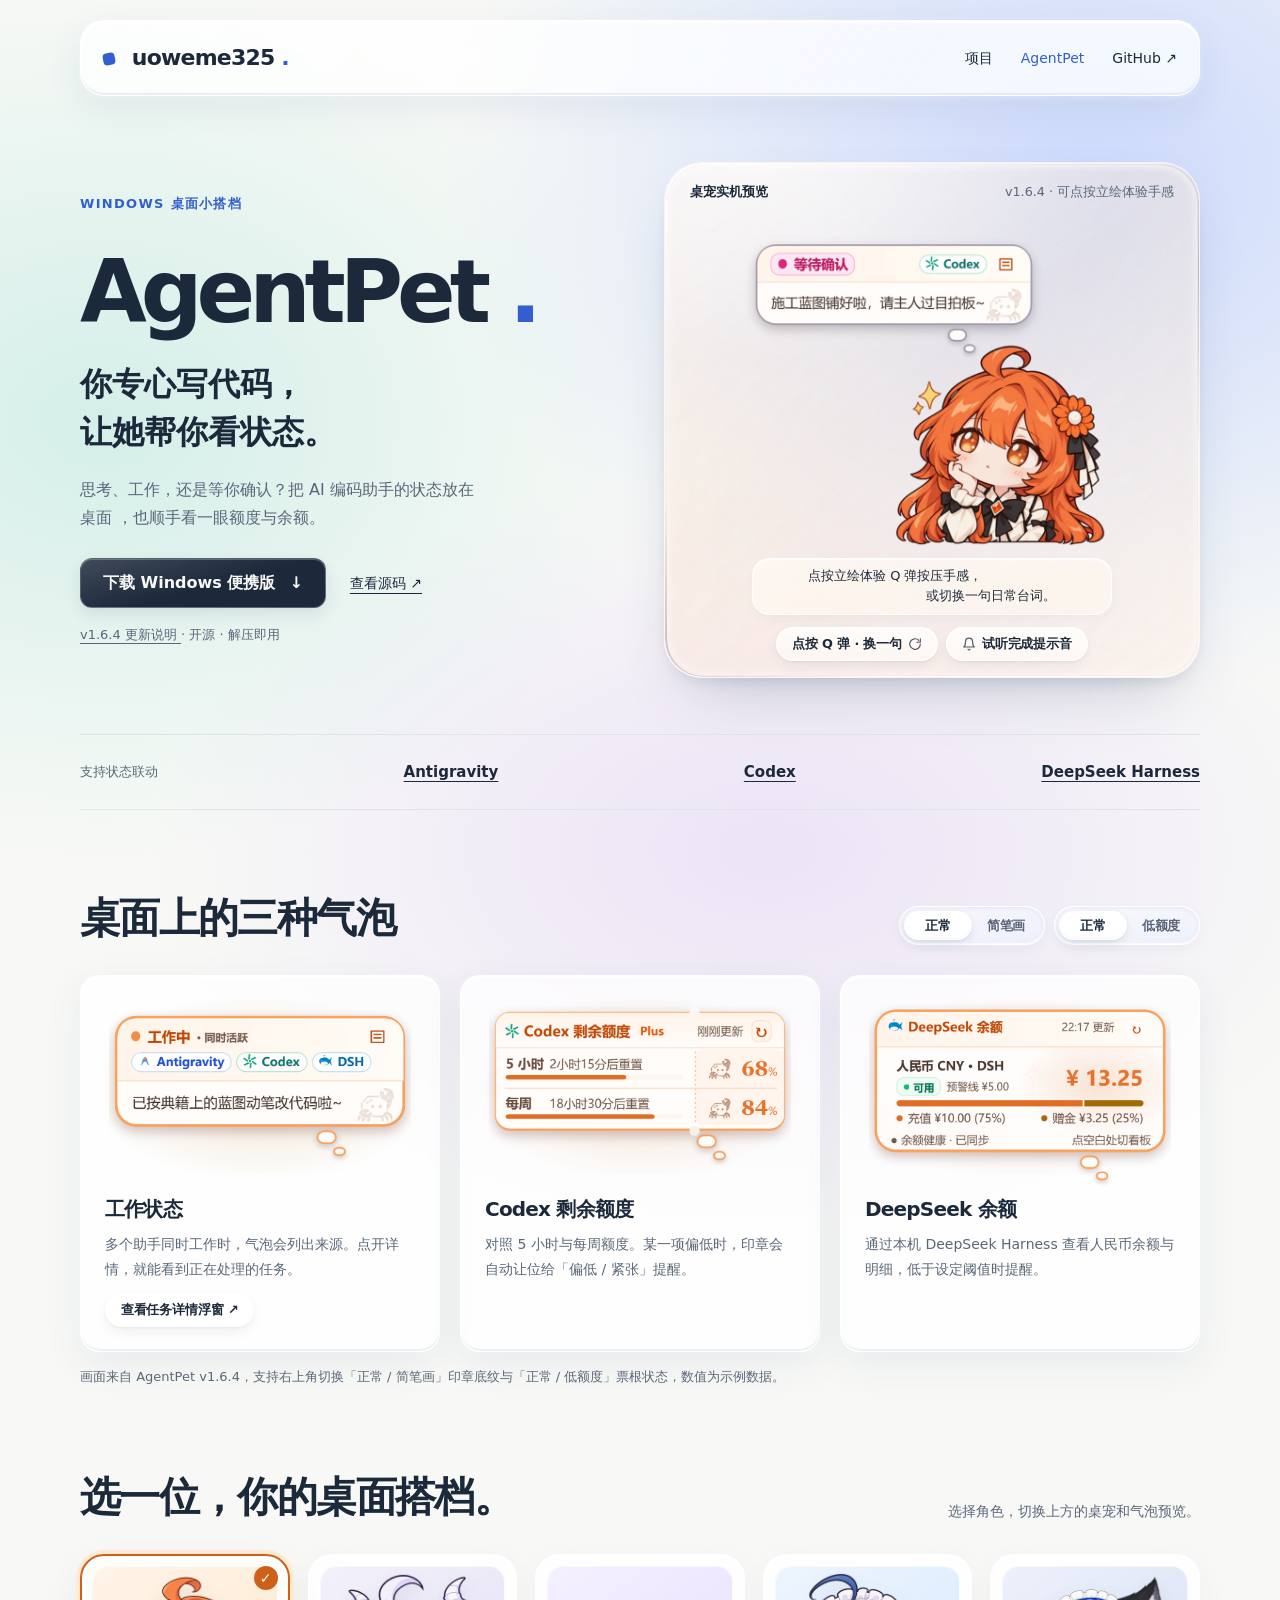
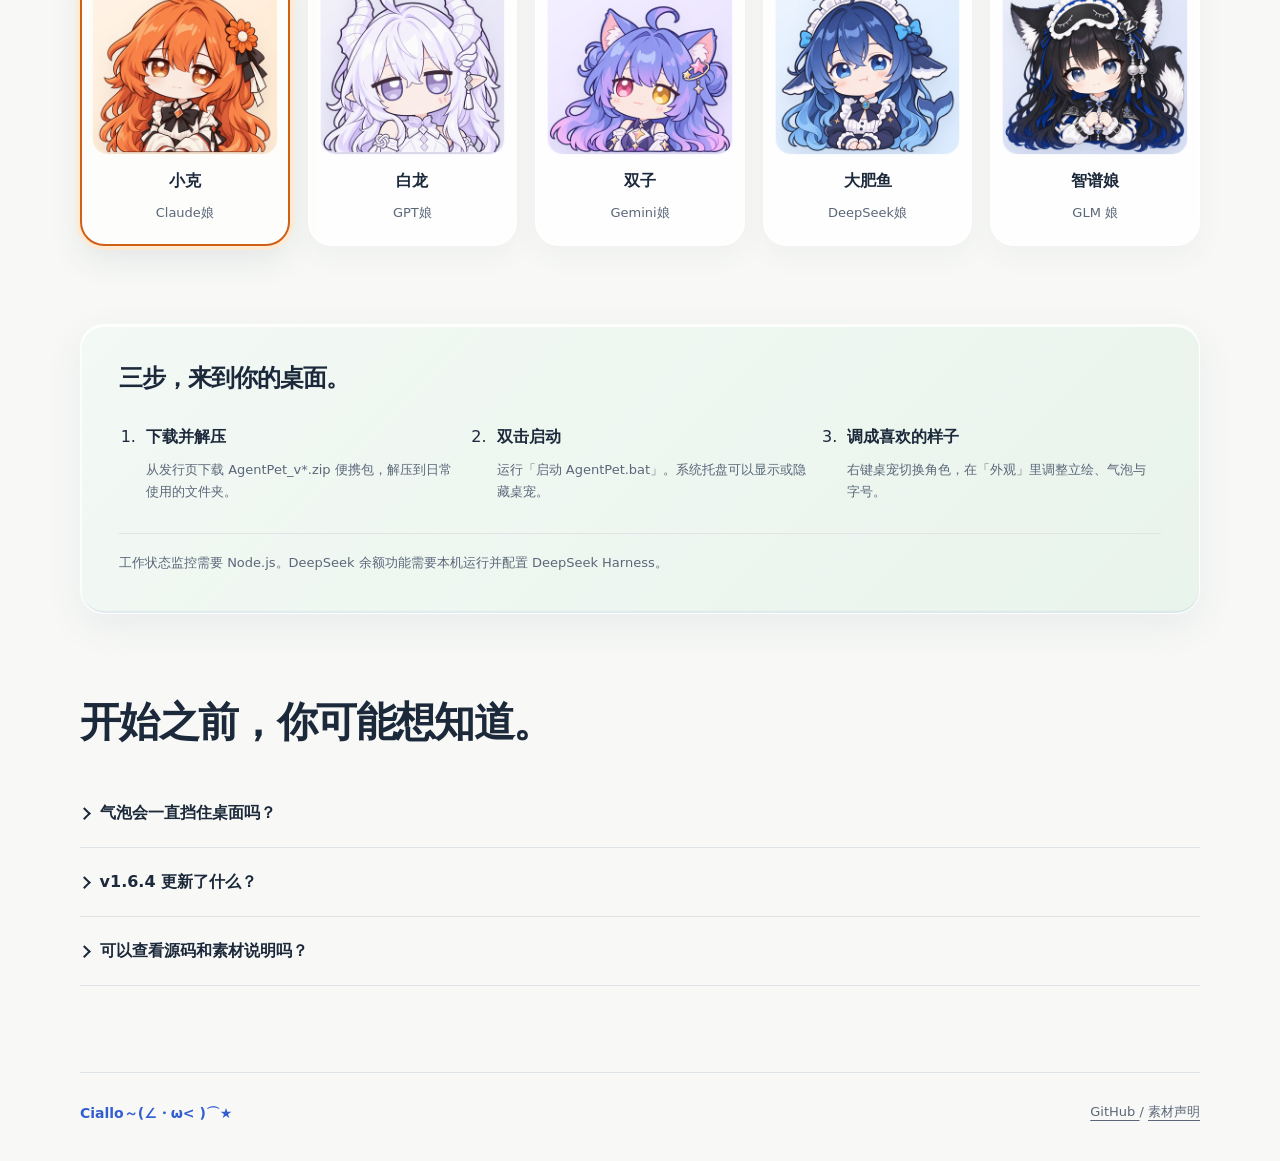
==== AgentPet/index.html @ a31d71c3 "Tighten spacing of staggered quote lines inside hero bubble" ====
<!DOCTYPE html>
<html lang="zh-CN">
 <head>
  <meta content="light dark" name="color-scheme"/>
  <meta content="scale" name="text-scale"/>
  <meta charset="utf-8"/>
  <meta content="width=device-width, initial-scale=1" name="viewport"/>
  <title>
   AgentPet — Windows 桌宠 | Antigravity、Codex 与 DeepSeek Harness
  </title>
  <meta content="AgentPet 是面向 Antigravity、Codex 与 DeepSeek Harness 的开源 Windows 桌宠。查看 AI 编码状态、Codex 额度和 DeepSeek 余额，下载免安装便携版。" name="description"/>
  <link href="https://uoweme325.github.io/AgentPet/" rel="canonical"/>
  <meta content="website" property="og:type"/>
  <meta content="AgentPet — Windows AI 编码桌宠" property="og:title"/>
  <meta content="在 Windows 桌面查看 Antigravity、Codex 和 DeepSeek Harness 的工作状态。" property="og:description"/>
  <meta content="https://uoweme325.github.io/AgentPet/" property="og:url"/>
  <meta content="https://uoweme325.github.io/assets/agentpet-social.jpg" property="og:image"/>
  <meta content="1200" property="og:image:width"/>
  <meta content="630" property="og:image:height"/>
  <meta content="AgentPet Windows 桌宠，小克与工作状态、额度和余额功能介绍" property="og:image:alt"/>
  <link href="/assets/site.css?v=164-glass5" rel="stylesheet"/>
  <meta content="#f8f9f6" media="(prefers-color-scheme: light)" name="theme-color"/>
  <meta content="#131d2a" media="(prefers-color-scheme: dark)" name="theme-color"/>
  <link href="/assets/claude-pet.ico" rel="icon" type="image/x-icon"/>
 </head>
 <body>
  <a class="skip" href="#main">
   跳到正文
  </a>
  <header class="wrap site-nav">
   <a class="brand" href="/">
    <span aria-hidden="true" class="brand-mark">
    </span>
    uoweme325
    <span class="soft">
     .
    </span>
   </a>
   <nav aria-label="主要" class="nav-links">
    <a href="/#projects">
     项目
    </a>
    <a aria-current="page" href="/AgentPet/">
     AgentPet
    </a>
    <a href="https://github.com/uoweme325">
     GitHub ↗
    </a>
   </nav>
  </header>
  <main class="wrap" id="main" tabindex="-1">
   <section aria-labelledby="pet-title" class="hero">
    <div>
     <p class="eyebrow">
      WINDOWS 桌面小搭档
     </p>
     <h1 class="latin" id="pet-title">
      AgentPet
      <span class="soft">
       .
      </span>
     </h1>
     <p class="tagline">
      你专心写代码，
      <br/>
      让她帮你看状态。
     </p>
     <p class="intro">
      思考、工作，还是等你确认？把 AI 编码助手的状态放在
      <span class="keep">
       桌面
      </span>
      ，也顺手看一眼额度与余额。
     </p>
     <div class="actions">
      <a class="btn" href="https://github.com/uoweme325/AgentPet/releases/latest">
       下载 Windows 便携版
       <span aria-hidden="true">
        ↓
       </span>
      </a>
      <a class="text-link" href="https://github.com/uoweme325/AgentPet">
       查看源码 ↗
      </a>
     </div>
     <p class="release">
      <a href="https://github.com/uoweme325/AgentPet/releases/tag/v1.6.4">
       v1.6.4 更新说明
      </a>
      · 开源 · 解压即用
     </p>
    </div>
    <div class="pet-scene" data-character="claude">
     <div class="scene-caption"><strong>桌宠实机预览</strong><span>v1.6.4 · 可点按立绘体验手感</span></div>
     <img class="hero-capture" id="hero-pet" fetchpriority="high" data-panel="scene" alt="小克等待确认，Codex 的状态气泡位于角色上方" width="816" height="710" src="/assets/agentpet-1.6.4/claude-scene.webp?v=rest-pose"/>
     <p class="scene-quote" id="scene-quote" aria-live="polite"><span class="quote-stack"><span class="quote-lead">点按立绘体验 Q 弹按压手感，</span><span class="quote-tail">或切换一句日常台词。</span></span></p>
     <div class="scene-actions">
      <button type="button" class="chip-btn" id="pet-poke-btn">
       <span>点按 Q 弹 · 换一句</span>
       <svg aria-hidden="true" width="14" height="14" viewBox="0 0 24 24" fill="none" stroke="currentColor" stroke-width="2" stroke-linecap="round" stroke-linejoin="round"><path d="M21 12a9 9 0 1 1-2.64-6.36"/><path d="M21 3v6h-6"/></svg>
      </button>
      <button type="button" class="chip-btn" id="sound-preview-btn">
       <svg aria-hidden="true" width="14" height="14" viewBox="0 0 24 24" fill="none" stroke="currentColor" stroke-width="2" stroke-linecap="round" stroke-linejoin="round"><path d="M6 8a6 6 0 0 1 12 0c0 7 3 9 3 9H3s3-2 3-9"/><path d="M10.3 21a1.94 1.94 0 0 0 3.4 0"/></svg>
       <span>试听完成提示音</span>
      </button>
     </div>
    </div>
   </section>
   <div class="compat">
    <span>
     支持状态联动
    </span>
    <strong>
     <a href="https://antigravity.google/">Antigravity</a>
    </strong>
    <strong>
     <a href="https://openai.com/codex/">Codex</a>
    </strong>
    <strong>
     <a href="https://www.deepseek.com/harness/">DeepSeek Harness</a>
    </strong>
   </div>
   <section aria-labelledby="features" class="section">
    <div class="section-heading">
     <h2 id="features">
      桌面上的三种气泡
     </h2>
     <div class="bubble-controls">
      <fieldset class="pill-switch" aria-label="切换印章与底纹风格">
       <legend class="sr-only">印章与底纹风格</legend>
       <label class="pill-option">
        <input type="radio" name="stamp-style" value="embossed" checked=""/>
        <span>正常</span>
       </label>
       <label class="pill-option">
        <input type="radio" name="stamp-style" value="lineart"/>
        <span>简笔画</span>
       </label>
      </fieldset>
      <fieldset class="pill-switch" aria-label="切换额度票根状态">
       <legend class="sr-only">额度票根状态</legend>
       <label class="pill-option">
        <input type="radio" name="quota-state" value="normal" checked=""/>
        <span>正常</span>
       </label>
       <label class="pill-option">
        <input type="radio" name="quota-state" value="low"/>
        <span>低额度</span>
       </label>
      </fieldset>
     </div>
    </div>
    <div class="features" id="panel-examples" data-character="claude" data-stamp-style="embossed" data-quota-state="normal">
     <article class="feature">
      <div class="feature-demo">
       <img decoding="async" data-panel="work" alt="工作中，Antigravity、Codex 和 DSH 同时活跃" width="816" height="417" src="/assets/agentpet-1.6.4/claude-work.webp"/>
      </div>
      <h3>
       工作状态
      </h3>
      <p>
       多个助手同时工作时，气泡会列出来源。点开详情，就能看到正在处理的任务。
      </p>
      <div class="feature-action">
       <button type="button" class="detail-trigger" popovertarget="work-detail-popover">查看任务详情浮窗 ↗</button>
       <div id="work-detail-popover" popover="auto" class="detail-popover" role="region" aria-label="任务详情预览">
        <div class="detail-card-head">
         <strong class="detail-card-title">任务详情</strong>
         <span class="detail-source-pill">Antigravity · 工作中</span>
        </div>
        <div class="detail-card-banner" id="detail-popover-banner">状态提示：正在执行多助手协同步骤</div>
        <p class="detail-card-body" id="detail-popover-body">已按典籍上的蓝图动笔改代码啦~ 当前正在核对 UI 布局与跨目录改动，同源会话运行平稳。</p>
        <div class="detail-card-foot">同源会话：1 个 · 另有 Codex、DSH 同时活跃</div>
       </div>
      </div>
     </article>
     <article class="feature">
      <div class="feature-demo">
       <img decoding="async" data-panel="quota" alt="Codex 额度票夹示例，5 小时剩余 68%，每周剩余 84%" width="816" height="437" src="/assets/agentpet-1.6.4/claude-quota.webp"/>
      </div>
      <h3>
       Codex 剩余额度
      </h3>
      <p>
       对照 5 小时与每周额度。某一项偏低时，印章会自动让位给「偏低 / 紧张」提醒。
      </p>
      <div class="feature-action" aria-hidden="true"></div>
     </article>
     <article class="feature">
      <div class="feature-demo">
       <img decoding="async" data-panel="balance" alt="DeepSeek 余额示例，共 13.25 元，其中充值 10 元、赠金 3.25 元" width="816" height="498" src="/assets/agentpet-1.6.4/claude-balance.webp"/>
      </div>
      <h3>
       DeepSeek 余额
      </h3>
      <p>
       通过本机 DeepSeek Harness 查看人民币余额与明细，低于设定阈值时提醒。
      </p>
      <div class="feature-action" aria-hidden="true"></div>
     </article>
    </div>
    <p class="demo-note" id="demo-note">
     画面来自 AgentPet v1.6.4，支持右上角切换「正常 / 简笔画」印章底纹与「正常 / 低额度」票根状态，数值为示例数据。
    </p>
   </section>
   <section aria-labelledby="characters" class="section">
    <div class="section-heading">
     <h2 id="characters">选一位，你的桌面搭档。</h2>
     <p>选择角色，切换上方的桌宠和气泡预览。</p>
    </div>
    <fieldset class="character-grid">
     <legend class="sr-only">
      切换预览角色
     </legend>
     <label class="character" data-character="claude">
      <input aria-controls="hero-pet panel-examples" checked="" class="character-input" name="character" type="radio" value="claude"/>
      <span aria-hidden="true" class="character-selected">
       ✓
      </span>
      <span class="character-portrait">
       <img alt="" height="384" loading="lazy" src="/assets/claude.png" width="384"/>
      </span>
      <strong>
       小克
      </strong>
      <span class="character-family">
       Claude娘
      </span>
     </label>
     <label class="character" data-character="dragon">
      <input aria-controls="hero-pet panel-examples" class="character-input" name="character" type="radio" value="dragon"/>
      <span aria-hidden="true" class="character-selected">
       ✓
      </span>
      <span class="character-portrait">
       <img alt="" height="384" loading="lazy" src="/assets/dragon.png" width="384"/>
      </span>
      <strong>
       白龙
      </strong>
      <span class="character-family">
       GPT娘
      </span>
     </label>
     <label class="character" data-character="gemini">
      <input aria-controls="hero-pet panel-examples" class="character-input" name="character" type="radio" value="gemini"/>
      <span aria-hidden="true" class="character-selected">
       ✓
      </span>
      <span class="character-portrait">
       <img alt="" height="384" loading="lazy" src="/assets/gemini.png" width="384"/>
      </span>
      <strong>
       双子
      </strong>
      <span class="character-family">
       Gemini娘
      </span>
     </label>
     <label class="character" data-character="deepseek">
      <input aria-controls="hero-pet panel-examples" class="character-input" name="character" type="radio" value="deepseek"/>
      <span aria-hidden="true" class="character-selected">
       ✓
      </span>
      <span class="character-portrait">
       <img alt="" height="384" loading="lazy" src="/assets/deepseek.png" width="384"/>
      </span>
      <strong>
       大肥鱼
      </strong>
      <span class="character-family">
       DeepSeek娘
      </span>
     </label>
     <label class="character" data-character="zcode">
      <input aria-controls="hero-pet panel-examples" class="character-input" name="character" type="radio" value="zcode"/>
      <span aria-hidden="true" class="character-selected">
       ✓
      </span>
      <span class="character-portrait">
       <img alt="" height="384" loading="lazy" src="/assets/zcode.png" width="384"/>
      </span>
      <strong>
       智谱娘
      </strong>
      <span class="character-family">
       GLM 娘
      </span>
     </label>
    </fieldset>
    <p aria-atomic="true" aria-live="polite" class="character-choice sr-only" role="status">
     当前预览角色为小克。
    </p>
   </section>
   <section aria-labelledby="setup" class="setup">
    <h2 id="setup">
     三步，来到你的桌面。
    </h2>
    <ol class="steps">
     <li>
      <strong>
       下载并解压
      </strong>
      <p>
       从发行页下载 AgentPet_v*.zip 便携包，解压到日常使用的文件夹。
      </p>
     </li>
     <li>
      <strong>
       双击启动
      </strong>
      <p>
       运行「启动 AgentPet.bat」。系统托盘可以显示或隐藏桌宠。
      </p>
     </li>
     <li>
      <strong>
       调成喜欢的样子
      </strong>
      <p>
       右键桌宠切换角色，在「外观」里调整立绘、气泡与字号。
      </p>
     </li>
    </ol>
    <p class="requirements">
     工作状态监控需要 Node.js。DeepSeek 余额功能需要本机运行并配置 DeepSeek Harness。
    </p>
   </section>
   <section aria-labelledby="help" class="section">
    <div class="section-heading">
     <h2 id="help">
      开始之前，你可能想知道。
     </h2>
    </div>
    <details>
     <summary>
      气泡会一直挡住桌面吗？
     </summary>
     <p>
      手动查询结果保留约 5 秒，鼠标悬停时继续显示，移开后约 2 秒恢复工作看板，空闲时收起。待确认与审批提示优先显示。
     </p>
    </details>
    <details>
     <summary>
      v1.6.4 更新了什么？
     </summary>
     <p>
      本次新增五角色 Codex 额度票夹，支持「正常 / 简笔画」双风格动物印章与状态底纹切换；加入了左键按压蓄力、松手 Q 弹回弹的物理手感与按键音效，以及 Antigravity、Codex、DSH 三源任务完成提示音（支持夜间免打扰时段与隐藏静音）。DeepSeek 余额卡也同步优化了排版，大字号更易读。
      <a class="text-link" href="https://github.com/uoweme325/AgentPet/releases/tag/v1.6.4">
       查看完整更新说明 ↗
      </a>
     </p>
    </details>
    <details>
     <summary>
      可以查看源码和素材说明吗？
     </summary>
     <p>
      项目代码采用
      <a class="text-link" href="https://github.com/uoweme325/AgentPet/blob/main/LICENSE">
       MIT 许可
      </a>
      。角色与音频素材请查看
      <a class="text-link" href="https://github.com/uoweme325/AgentPet/blob/main/THIRD_PARTY_NOTICES.md">
       第三方声明
      </a>
      。
     </p>
    </details>
   </section>
  </main>
  <footer class="wrap site-footer">
   <span class="footer-greeting">
    Ciallo
    <span aria-hidden="true">
     ～(∠・ω&lt; )⌒★
    </span>
   </span>
   <span>
    <a href="https://github.com/uoweme325">
     GitHub
    </a>
    /
    <a href="https://github.com/uoweme325/AgentPet/blob/main/THIRD_PARTY_NOTICES.md">
     素材声明
    </a>
   </span>
  </footer>
  <script defer="" src="/assets/pet-preview.js?v=164-glass4">
  </script>
 </body>
</html>
---- assets/site.css ----
:root {
  color-scheme: light dark;
  --bg: #f8f9f6;
  --surface: #fff;
  --ink: #1c293b;
  --muted: #5b6779;
  --line: #dfe4e8;
  --accent: #335ed0;
  --tint: #edf0fc;
  --mint: #e9f4ec;
  --shadow: 0 1.5rem 4.375rem #233a5710;
  --glass: #ffffffb8;
  --glass-soft: #ffffff73;
  --glass-edge: #fffffff2;
  --glass-shadow: inset 0 0.125rem 0.0625rem #ffffffee, inset 0.0625rem 0 0.0625rem #ffffffb3, inset 0 -0.125rem 0.0625rem #acbedc40, 0 0.75rem 2.25rem #3b528a16, 0 0.125rem 0.375rem #ffffff66;
  --glow-blue: #b9ccffb3;
  --glow-mint: #bce8e099;
  --glow-pink: #e4d5f899;
  --gradient-space: ;
}
* { box-sizing: border-box; }
html { scroll-padding-top: 2rem; }
body { margin: 0;
  background-color: var(--bg);
  background-image: radial-gradient(ellipse 40.625rem 32.5rem at 85% 11.25rem, var(--glow-blue), transparent), radial-gradient(ellipse 35rem 27.5rem at 8% 26.25rem, var(--glow-mint), transparent), radial-gradient(ellipse 38.75rem 23.75rem at 60% 53.125rem, var(--glow-pink), transparent);
  background-repeat: no-repeat; color: var(--ink); font: 1rem/1.75 "Segoe UI", "Microsoft YaHei", system-ui, sans-serif; }
a { color: inherit; text-decoration: none; }
a:hover { color: var(--accent); }
button { font: inherit; }
a, button, summary { -webkit-tap-highlight-color: transparent; }
:focus-visible { outline: 0.1875rem solid var(--accent); outline-offset: 0.3125rem; }
img { max-width: 100%; height: auto; }
.wrap { width: min(70rem, calc(100% - 3rem)); margin-inline: auto; }
.site-nav { display: flex; flex-wrap: wrap; padding-block: 0.75rem; align-items: center; justify-content: space-between; gap: 1.25rem; min-height: 4.75rem; margin-top: 1.25rem; padding-inline: 1.375rem;
  border: 0.0625rem solid var(--glass-edge); border-radius: 1.5rem;
  background: linear-gradient(125deg var(--gradient-space), #ffffff40, transparent 42%, #ffffff18 75%), var(--glass); box-shadow: var(--glass-shadow); }
.brand { font-family: system-ui, sans-serif; font-size: 1.375rem; font-weight: 800; letter-spacing: -0.05rem; }
.brand-mark { display: inline-block; width: 0.75rem; height: 0.75rem; border-radius: 0.25rem; background: var(--accent); margin-right: 0.625rem; transform: rotate(-12deg); }
.nav-links { display: flex; flex-wrap: wrap; min-inline-size: 0; align-items: center; gap: 1.75rem; font-size: 0.875rem; }
.nav-links a { padding-block: 0.75rem; }
.nav-links [aria-current] { color: var(--accent); }
.skip { position: absolute; top: -6.25rem; background: var(--surface); padding: 0.625rem 1.25rem; z-index: 10; }
.skip:focus { top: 0.625rem; }
h1,h2,h3,p { margin-top: 0; }
h1,h2,h3 { line-height: 1.3; letter-spacing: -.04em; text-wrap: balance; }
.latin { font-family: "Segoe UI", system-ui, sans-serif; }
.eyebrow { color: var(--accent); font-size: 0.8125rem; font-weight: 700; letter-spacing: .1em; margin-bottom: 1.25rem; }
.home-intro { padding: 4.75rem 0 3.625rem; }
.home-intro h1 { font-size: clamp(2.5rem, 1.6rem + 3vw, 4.8rem); line-height: 1.25; max-width: 55rem; margin-bottom: 1.5rem; }
.home-intro p:last-child { color: var(--muted); max-width: 40.625rem; margin-bottom: 0; }
.soft { color: var(--accent); }
.project-grid { display: grid; grid-template-columns: 1.2fr 1fr; gap: 1.5rem; }
.project { border: 0.0625rem solid var(--glass-edge); border-radius: 1.5rem; background: var(--glass-soft); box-shadow: var(--glass-shadow); overflow: hidden; }
.project-art { height: 18.75rem; display: flex; align-items: center; justify-content: center; background: linear-gradient(135deg var(--gradient-space), var(--glass-soft), transparent), var(--tint); position: relative; overflow: hidden; }
.project-art:not(.audio-art) { background-color: #ffe9d6; }
.project-art img { width: 15.9375rem; position: relative; align-self: flex-end; }
.project-art .mini-bubble { position: absolute; top: 2.25rem; left: 1.75rem; border: 0.0625rem solid var(--line); border-radius: 1rem 1rem 0.25rem 1rem; background: var(--glass); padding: 0.75rem 1.125rem; box-shadow: var(--shadow); font-size: 0.8125rem; z-index: 1; }
.project-copy { padding: 1.875rem; }
.project-copy h2 { font-size: 2rem; margin-bottom: 0.75rem; }
.project-copy p { color: var(--muted); min-height: 3.5rem; }
.actions { display: flex; flex-wrap: wrap; align-items: center; gap: 0.875rem 1.5rem; }
.btn { display: inline-flex; align-items: center; justify-content: center; gap: 0.875rem; min-height: 3rem; padding: 0.625rem 1.375rem; border-radius: 0.75rem; background: var(--ink); color: var(--bg); font-weight: 600; border: 0.0625rem solid #ffffff40; box-shadow: inset 0 0.0625rem 0 #ffffff40, 0 0.375rem 1rem #1b30551a; background-image: linear-gradient(165deg var(--gradient-space), #ffffff28, transparent 55%); }
.btn:hover { background: var(--accent); color: #fff; }
.btn-light { background: var(--glass); color: var(--ink); border-color: var(--glass-edge); box-shadow: var(--glass-shadow); }
.text-link { font-size: 0.875rem; text-decoration: underline; text-underline-offset: 0.3125rem; }
.audio-art { background: linear-gradient(135deg var(--gradient-space), var(--glass-soft), transparent), var(--mint); gap: 1.75rem; }
.device { width: 6.75rem; height: 5rem; border: 0.3125rem solid #516b63; border-radius: 0.5625rem; position: relative; }
.device::after { content: ''; position: absolute; width: 2.8125rem; height: 0.3125rem; background: #516b63; bottom: -1rem; left: 1.6875rem; border-radius: 0.25rem; }
.speaker { width: 5.1875rem; height: 7rem; border-radius: 2rem; background: repeating-linear-gradient(0deg, #58736a 0 0.0625rem, #6c877e 0.0625rem 0.1875rem); box-shadow: inset -0.75rem 0 1.25rem #263e3b33, 0 1rem 1.5625rem #263e3b18; }
.signal { color: #47695c; font-size: 2rem; }
.audio-label { position: absolute; bottom: 1.75rem; color: #365c4a; font-size: 0.8125rem; }
.site-footer { border-top: 0.0625rem solid var(--line); margin-top: 5.375rem; padding: 1.75rem 0 2.25rem; display: flex; justify-content: space-between; gap: 1.25rem; color: var(--muted); font-size: 0.8125rem; }
.site-footer a { text-decoration: underline; text-underline-offset: 0.25rem; }
.hero { display: grid; grid-template-columns: repeat(auto-fit, minmax(min(100%, 24rem), 1fr)); align-items: center; gap: 3rem; padding: 4.125rem 0 3.5rem; }
.hero h1 { font-size: clamp(3.5rem, 2.2rem + 4vw, 6.5rem); letter-spacing: -.07em; margin-bottom: 0.75rem; }
.hero .tagline { font-size: clamp(1.6rem, 1.2rem + 1vw, 2.2rem); font-weight: 650; line-height: 1.5; margin-bottom: 1.25rem; }
.hero .intro { color: var(--muted); margin-bottom: 1.625rem; max-width: 26.875rem; }
.release { color: var(--muted); font-size: 0.8125rem; margin: 1rem 0 0; }
.release a { text-decoration: underline; text-underline-offset: 0.25rem; }
.pet-scene {
  --scene-light: #ffe3c7;
  --scene-dark: #51352b;
  --scene-color: var(--scene-light);
  --scene-wash: #ffffff33;
  --scene-highlight: #ffffff99;
  container: pet-preview / inline-size;
  background: linear-gradient(145deg var(--gradient-space), var(--scene-wash), transparent 45%, var(--scene-wash)), var(--scene-color);
  border: 0.0625rem solid #ffffff80;
  box-shadow: 0 1.75rem 4rem -1.875rem #34476559, 0 0.5rem 1.25rem -0.75rem #34476540, inset 0 0.0625rem 0.0625rem #ffffffcc, inset 0 -0.0625rem 0.0625rem #ffffff80;
  border-radius: 2.375rem;
  position: relative;
  display: grid;
  grid-template-columns: minmax(0, 1fr);
  justify-items: center;
  align-content: start;
  gap: 0.875rem;
  padding: 1.25rem 1.5rem 0;
  overflow: hidden;
  overflow: clip;
  isolation: isolate;
}
.pet-scene[data-character="dragon"] { --scene-light: #e7e0f8; --scene-dark: #38304f; }
.pet-scene[data-character="gemini"] { --scene-light: #f5d9ef; --scene-dark: #51304d; }
.pet-scene[data-character="deepseek"] { --scene-light: #cfeaf7; --scene-dark: #193d56; }
.pet-scene[data-character="zcode"] { --scene-light: #d6dcf2; --scene-dark: #242b50; }
:is(.pet-scene, .features)[data-character="claude"] {
  --bubble-base: #FFF6EC;
  --bubble-body: #4A2E1B;
  --bubble-banner-start: #FFEAD3;
  --bubble-banner-end: #FFF2E2;
  --bubble-divider: #F7D9BC;
  --bubble-watermark: #CE601824;
  --bubble-glyph: "✧";
  --panel-border: #E28532;
  --panel-accent: #CE6018;
  --panel-heading: #CE6018;
  --panel-dot: #CE6018;
  --panel-subtext: #8F5B36;
  --panel-muted: #A66838;
  --panel-percent: #BA4E0E;
  --panel-track: #F3E2D2;
  --panel-bar: #E57E28;
  --panel-badge: #F7E6D5;
  --panel-badge-ink: #AA5314;
  --panel-shadow: #5E2F0D23;
}
.character[data-character="claude"] { --choice-tint: #FFEAD3; --choice-accent: #CE6018; }
:is(.pet-scene, .features)[data-character="dragon"] {
  --bubble-base: #F4F3FB;
  --bubble-body: #2C2645;
  --bubble-banner-start: #E6E4F6;
  --bubble-banner-end: #EFEEF9;
  --bubble-divider: #D8D5EC;
  --bubble-watermark: #655DA226;
  --bubble-glyph: "❖";
  --panel-border: #6D67A2;
  --panel-accent: #595094;
  --panel-heading: #484178;
  --panel-dot: #655DA2;
  --panel-subtext: #6E6799;
  --panel-muted: #8A84B0;
  --panel-percent: #484178;
  --panel-track: #E8E6F4;
  --panel-bar: #746CB0;
  --panel-badge: #EEEDF8;
  --panel-badge-ink: #4E4685;
  --panel-shadow: #2823481b;
}
.character[data-character="dragon"] { --choice-tint: #E6E4F6; --choice-accent: #595094; }
:is(.pet-scene, .features)[data-character="gemini"] {
  --bubble-base: #F5F1FF;
  --bubble-body: #2F2859;
  --bubble-banner-start: #EAE2FF;
  --bubble-banner-end: #F6ECFE;
  --bubble-divider: #E2D8FC;
  --bubble-watermark: #7C3AED28;
  --bubble-glyph: "✦";
  --panel-border: #7C6BF2;
  --panel-accent: #5340C9;
  --panel-heading: #4B38BF;
  --panel-dot: #6D5CE7;
  --panel-subtext: #63599E;
  --panel-muted: #7E74B8;
  --panel-percent: #4B38BF;
  --panel-track: #EAE6FA;
  --panel-bar: #7462F0;
  --panel-badge: #EDE9FE;
  --panel-badge-ink: #5340C9;
  --panel-shadow: #37297A1b;
}
.character[data-character="gemini"] { --choice-tint: #EAE2FF; --choice-accent: #5340C9; }
:is(.pet-scene, .features)[data-character="deepseek"] {
  --bubble-base: #F0F7FF;
  --bubble-body: #19304B;
  --bubble-banner-start: #DCEBFE;
  --bubble-banner-end: #EBF4FF;
  --bubble-divider: #C7DFF8;
  --bubble-watermark: #2B72BE24;
  --bubble-glyph: "◈";
  --panel-border: #3B82C4;
  --panel-accent: #1D5FA7;
  --panel-heading: #1A5294;
  --panel-dot: #2B72BE;
  --panel-subtext: #46698F;
  --panel-muted: #6284A8;
  --panel-percent: #1A5294;
  --panel-track: #DCEBFA;
  --panel-bar: #327AD1;
  --panel-badge: #E3EFFC;
  --panel-badge-ink: #1D5FA7;
  --panel-shadow: #1538601b;
}
.character[data-character="deepseek"] { --choice-tint: #DCEBFE; --choice-accent: #1D5FA7; }
:is(.pet-scene, .features)[data-character="zcode"] {
  --bubble-base: #F1F4FC;
  --bubble-body: #1C253B;
  --bubble-banner-start: #DCE3F7;
  --bubble-banner-end: #ECF0FA;
  --bubble-divider: #CBD5F0;
  --bubble-watermark: #3B59A824;
  --bubble-glyph: "◇";
  --panel-border: #4A66B0;
  --panel-accent: #2C478E;
  --panel-heading: #253D7D;
  --panel-dot: #3B59A8;
  --panel-subtext: #4D5E87;
  --panel-muted: #697AA3;
  --panel-percent: #253D7D;
  --panel-track: #DFE5F5;
  --panel-bar: #3F5EB5;
  --panel-badge: #E6EBF8;
  --panel-badge-ink: #2C478E;
  --panel-shadow: #1A264A1b;
}
.character[data-character="zcode"] { --choice-tint: #DCE3F7; --choice-accent: #2C478E; }
.pet-scene::before {
  content: '';
  position: absolute;
  inset: 0.125rem;
  border-radius: inherit;
  pointer-events: none;
  background: radial-gradient(ellipse 85% 48% at 18% 0%, var(--scene-highlight), transparent 80%), linear-gradient(120deg var(--gradient-space), #ffffff1a, transparent 50%, #ffffff1f);
  box-shadow: inset 0 0.125rem 0.4375rem #ffffff99, inset 0 -0.1875rem 0.75rem #ffffff33;
}
.pet-scene::after {
  content: '';
  position: absolute;
  inset: 0;
  padding: 0.09375rem;
  border-radius: inherit;
  pointer-events: none;
  background: linear-gradient(145deg var(--gradient-space), #ffffffed, #ffffff59 20%, #ffffff0d 38%, #35465f40 54%, #ffffffcc 75%, #ffffff33);
  -webkit-mask: linear-gradient(#fff 0 0) content-box, linear-gradient(#fff 0 0);
  mask: linear-gradient(#fff 0 0) content-box, linear-gradient(#fff 0 0);
  -webkit-mask-composite: xor;
  mask-composite: exclude;
}
.hero-pet { display: block; width: min(100%, 20rem); position: relative; z-index: 1; filter: drop-shadow(0 0.875rem 1rem #3447651f); }
.scene-note { position: relative; z-index: 3; justify-self: start; font-size: 0.8125rem; color: var(--muted); }
.speech {
  position: relative;
  z-index: 2;
  width: min(100%, 19.05rem);
  margin-bottom: 3rem;
  padding: 0;
  border: .12rem solid #a296a8dc;
  border-radius: 1.35rem;
  background: var(--bubble-base);
  color: var(--bubble-body);
  box-shadow: 0 .3rem 1.2rem #3b34483d;
}
.speech-header {
  padding: 0.4375rem 0.875rem;
  border-radius: 1.23rem 1.23rem 0 0;
  border-bottom: 0.0625rem solid var(--bubble-divider);
  background: linear-gradient(to bottom right var(--gradient-space), var(--bubble-banner-start), var(--bubble-banner-end));
}
.speech-state {
  display: inline-flex;
  align-items: center;
  padding: .1125rem .45rem;
  border: .0675rem solid #f9a8d4;
  border-radius: .6rem;
  background: #fce7f3;
  color: #be185d;
  font-size: .9375rem;
  line-height: 1.25;
}
.speech-body { position: relative; padding: .675rem .975rem .825rem; overflow: clip; }
.speech p { position: relative; margin: 0; font-size: .9375rem; line-height: 1.44; }
.speech-watermark { position: absolute; right: 0.75rem; bottom: 0.25rem; color: var(--bubble-watermark); font-size: 2rem; line-height: 1; }
.speech-watermark::before { content: var(--bubble-glyph); }
.speech::before, .speech::after {
  content: '';
  position: absolute;
  background: var(--bubble-base);
  border: .1125rem solid #a296a8dc;
  box-shadow: 0 0.125rem 0.5rem #3b34483b;
  pointer-events: none;
}
.speech::before { top: calc(100% + .2625rem); right: 4.5rem; width: 1.35rem; height: .9rem; border-radius: .45rem; }
.speech::after { top: calc(100% + 1.35rem); right: 3.9rem; width: .8625rem; height: .6rem; border-width: .105rem; border-radius: .3rem; }
.speech .dot { width: .6375rem; height: .6375rem; margin-right: .45rem; }
.dot { display: inline-block; flex: none; width: 0.53125rem; height: 0.53125rem; border-radius: 50%; background: #db2777; margin-right: 0.375rem; }
.compat { padding: 1.5rem 0; border-top: 0.0625rem solid var(--line); border-bottom: 0.0625rem solid var(--line); display: flex; flex-wrap: wrap; align-items: center; justify-content: space-between; gap: 1rem; font-size: 0.9375rem; }
.compat span { color: var(--muted); font-size: 0.8125rem; }
.compat a { text-decoration: underline; text-decoration-thickness: .0625rem; text-underline-offset: .25em; }
.section { padding-top: 5.125rem; }
.section-heading { display: flex; align-items: end; justify-content: space-between; gap: 1.5rem; margin-bottom: 1.875rem; }
.section h2 { font-size: clamp(1.8rem, 1.35rem + 1.5vw, 2.8rem); margin-bottom: 0; }
.section-heading p { color: var(--muted); font-size: 0.875rem; margin: 0; }
.features { display: grid; grid-template-columns: repeat(auto-fit, minmax(min(100%, 16rem), 1fr)); gap: 1.25rem; }
.feature { border: 0.0625rem solid var(--glass-edge); background: var(--glass); box-shadow: var(--glass-shadow); border-radius: 1.25rem; padding: 1.5rem; }
.feature h3 { margin: 1.375rem 0 0.625rem; font-size: 1.25rem; }
.feature > p { color: var(--muted); font-size: 0.875rem; margin-bottom: 0; }
.feature-demo { container: feature-preview / inline-size; min-inline-size: 0; min-height: 14rem; display: grid; place-items: center; padding: .5rem 0 2.5rem; }
.native-panel, .speech { color-scheme: only light; }
.native-panel, .speech { font-family: "Microsoft YaHei UI", "Segoe UI", sans-serif; line-height: 1.25; }
/* Native geometry at 1.2 times the app's DIP dimensions; sample content may grow when text is enlarged. */
.native-panel { position: relative; width: min(100%, 19.8rem); min-inline-size: 0; border: .165rem solid var(--panel-border); border-radius: 1.35rem; background: var(--bubble-base); color: var(--bubble-body); box-shadow: 0 .3rem 1.2rem var(--panel-shadow); }
.native-panel::before, .native-panel::after { content: ''; position: absolute; background: var(--bubble-base); border: .135rem solid var(--panel-border); box-shadow: 0 .15rem .675rem var(--panel-shadow); pointer-events: none; }
.native-panel::before { top: calc(100% + .2625rem); right: 4.5rem; width: 1.35rem; height: .9rem; border-radius: .45rem; }
.native-panel::after { top: calc(100% + 1.35rem); right: 3.9rem; width: .8625rem; height: .6rem; border-width: .1125rem; border-radius: .3rem; }
.native-heading { display: flex; flex-wrap: wrap; align-items: center; gap: .45rem; margin-bottom: .45rem; }
.native-heading strong { min-inline-size: 0; font-size: .9375rem; line-height: 1.3; color: var(--panel-accent); }
.native-icon { width: 1.2rem; height: 1.2rem; object-fit: contain; flex: none; }
.native-refresh { margin-inline-start: auto; color: var(--panel-accent); font-size: 1.05rem; line-height: 1; }
.native-badge { padding: .1125rem .45rem; border-radius: .375rem; background: var(--panel-badge); color: var(--panel-badge-ink); font-size: .75rem; font-weight: 600; }
.native-work { container: work-status / inline-size; width: min(100%, 19.05rem); min-block-size: 5.4rem; }
.native-work-header { display: flex; align-items: center; justify-content: space-between; gap: .375rem; padding: .5rem .625rem; border-bottom: .075rem solid var(--bubble-divider); border-radius: 1.185rem 1.185rem 0 0; background: linear-gradient(to bottom right var(--gradient-space), var(--bubble-banner-start), var(--bubble-banner-end)); }
.native-work-status { display: flex; align-items: center; flex: none; }
.native-work-state { display: inline-flex; align-items: center; color: var(--panel-heading); font-size: .875rem; white-space: nowrap; }
.native-work-dot { width: .53125rem; height: .53125rem; margin-inline-end: .375rem; border-radius: 50%; background: var(--panel-dot); }
.native-sources { display: flex; align-items: center; gap: .25rem; min-inline-size: 0; margin: 0; padding: 0; list-style: none; }
.native-source { display: inline-flex; flex: none; align-items: center; gap: .1875rem; padding: .0625rem .25rem; border: .05625rem solid #afe1cd; border-radius: .53125rem; background: #ffffffdd; color: #0f766e; font-size: .75rem; font-weight: 700; white-space: nowrap; }
.native-source[data-agent="antigravity"] { border-color: #bfdbfe; color: #1d4ed8; }
.native-source[data-agent="dsh"] { border-color: #b3ddf2; color: #026aa7; }
.native-source img { flex: none; width: .8125rem; height: .8125rem; }
@container work-status (max-width: 18rem) {
  .native-source > span { position: absolute; inline-size: .0625rem; block-size: .0625rem; padding: 0; margin: -.0625rem; overflow: clip; clip-path: inset(50%); white-space: nowrap; }
}
@container work-status (max-width: 10rem) {
  .native-work-header { padding-inline: .375rem; gap: .25rem; }
  .native-work-label { position: absolute; inline-size: .0625rem; block-size: .0625rem; padding: 0; margin: -.0625rem; overflow: clip; clip-path: inset(50%); white-space: nowrap; }
  .native-work-dot { margin-inline-end: 0; }
  .native-sources { gap: .125rem; }
  .native-source { padding-inline: .0625rem; }
  .native-source img { width: .625rem; height: .625rem; }
}
.native-work-body { position: relative; padding: .675rem .975rem .825rem; }
.native-work-body p { position: relative; margin: 0; font-size: .9375rem; line-height: 1.44; }
.native-work-body .speech-watermark { right: .75rem; bottom: .3rem; font-size: 2.1rem; }
.native-quota, .native-balance { min-block-size: 9.75rem; padding: .6rem .9rem; align-content: center; }
.native-quota { display: grid; }
.native-quota-row { display: flex; flex-wrap: wrap; align-items: baseline; gap: .15rem .6rem; margin: .15rem 0; }
.native-quota-row span { color: var(--panel-subtext); font-size: .8625rem; }
.native-quota-row small { color: var(--panel-muted); font-size: .7875rem; }
.native-quota-row span { font-weight: 600; }
.native-quota-row b { margin-inline-start: auto; color: var(--panel-percent); font-size: 1.35rem; line-height: 1.2; }
.native-meter { display: block; appearance: none; width: 100%; height: .375rem; margin: 0; border: 0; border-radius: .225rem; background: var(--panel-track); }
.native-meter + .native-quota-row { margin-top: .525rem; }
.native-meter::-webkit-meter-bar { height: .375rem; border: 0; border-radius: .225rem; background: var(--panel-track); }
.native-meter::-webkit-meter-optimum-value { border-radius: inherit; background: var(--panel-bar); }
.native-meter::-moz-meter-bar { border-radius: inherit; background: var(--panel-bar); }
.native-balance { display: grid; grid-template-columns: minmax(0, 1fr) auto; column-gap: .3rem; align-items: center; }
.native-balance .native-heading { grid-row: 1; grid-column: 1 / -1; display: grid; grid-template-columns: minmax(0, 1fr) auto auto; gap: .15rem; margin-bottom: .375rem; }
.native-title { display: flex; align-items: center; gap: .225rem; min-inline-size: 0; }
.native-title .native-icon { width: .975rem; height: .975rem; }
.native-title .native-badge { flex: none; padding: .0375rem .2625rem; font-size: .7125rem; }
.native-update { color: var(--panel-muted); font-size: .75rem; white-space: nowrap; }
.native-balance .native-refresh { margin: 0; font-size: .9375rem; }
.native-total { grid-row: 2; grid-column: 1 / -1; display: flex; flex-wrap: wrap; align-items: baseline; justify-content: space-between; gap: .3rem; min-inline-size: 0; margin: .075rem 0; }
.native-total span { color: var(--panel-subtext); font-size: .81rem; font-weight: 600; }
.native-total b { color: var(--panel-percent); font-size: 1.35rem; line-height: 1.2; overflow-wrap: anywhere; }
.native-breakdown { grid-row: 3; grid-column: 1; min-inline-size: 0; margin: .225rem 0 0; color: var(--panel-muted); font-size: .75rem; line-height: 1.25; }
.native-pricing { grid-row: 3; grid-column: 2; min-inline-size: 0; margin-top: .225rem; color: #2563eb; font-size: .7125rem; text-align: right; text-underline-offset: .2em; }
.native-pricing:hover { color: #1d4ed8; }
.native-pricing:focus-visible { outline-color: #1d4ed8; }
@container feature-preview (max-width: 18rem) {
  .native-balance .native-heading { display: contents; }
  .native-title { grid-row: 1; grid-column: 1 / -1; padding-inline-end: 1.5rem; margin-bottom: .375rem; }
  .native-title strong { font-size: .78125rem; }
  .native-title .native-icon { width: .8125rem; height: .8125rem; }
  .native-title .native-badge { font-size: .59375rem; }
  .native-balance .native-refresh { grid-row: 1; grid-column: 2; justify-self: end; align-self: center; margin-bottom: .375rem; }
  .native-update { grid-row: 2; grid-column: 1; }
  .native-pricing { grid-row: 2; grid-column: 2; align-self: center; margin-top: 0; }
  .native-total { grid-row: 3; }
  .native-total span { font-size: .675rem; }
  .native-total b { font-size: 1.125rem; }
  .native-breakdown { grid-row: 4; grid-column: 1 / -1; }
}
@container feature-preview (max-width: 12rem) {
  .native-balance { display: flex; flex-direction: column; align-items: stretch; }
  .native-title { flex-wrap: wrap; }
  .native-title strong { overflow-wrap: anywhere; }
}
.demo-note { margin: 0.875rem 0 0; color: var(--muted); font-size: 0.8125rem; }
.character-grid { min-inline-size: 0; margin: 0; padding: 0; border: 0; display: grid; grid-template-columns: repeat(5,minmax(0,1fr)); gap: 1.125rem; }
.character {
  position: relative;
  display: block;
  width: 100%;
  padding: 0.625rem 0.625rem 1.125rem;
  border: 0.125rem solid var(--glass-edge);
  border-radius: 1.5rem;
  background: var(--glass);
  box-shadow: 0 0.625rem 1.75rem #3447650d, inset 0 0.0625rem 0.0625rem #ffffffb3;
  color: var(--ink);
  text-align: center;
  cursor: pointer;
}
.character:has(input:checked) { border-color: var(--choice-accent); box-shadow: 0 0 0 0.25rem var(--choice-tint), 0 0.875rem 2rem #3447651a; }
.character-portrait {
  display: block;
  margin-bottom: 0.75rem;
  padding-top: 0.25rem;
  border: 0.0625rem solid #ffffffb3;
  border-radius: 1rem;
  overflow: hidden;
  background: linear-gradient(145deg var(--gradient-space), #ffffff80, transparent 75%), var(--choice-tint);
}
.character img { width: 100%; aspect-ratio: 1; display: block; filter: drop-shadow(0 0.5rem 0.5rem #3447651a); }
.character strong { display: block; margin-bottom: 0.1875rem; font-size: 1rem; }
.character-family { font-size: 0.8125rem; color: var(--muted); }
.character-selected {
  position: absolute;
  z-index: 1;
  top: 0.625rem;
  right: 0.625rem;
  display: grid;
  place-items: center;
  width: 1.5rem;
  height: 1.5rem;
  border-radius: 50%;
  background: var(--choice-accent);
  color: #fff;
  font-size: 0.875rem;
  font-weight: 700;
  visibility: hidden;
}
.character:has(input:checked) .character-selected { visibility: visible; }
.sr-only, .character-choice { position: absolute; width: 0.0625rem; height: 0.0625rem; overflow: hidden; clip-path: inset(50%); white-space: nowrap; }
.character-input { position: absolute; z-index: 2; inset: 0; width: 100%; height: 100%; margin: 0; opacity: 0; cursor: pointer; }
.footer-greeting { display: inline-flex; color: var(--accent); font-size: 0.875rem; font-weight: 600; }
.setup { background: linear-gradient(135deg var(--gradient-space), var(--glass-soft), transparent), var(--mint); border: 0.0625rem solid var(--glass-edge); box-shadow: var(--glass-shadow); border-radius: 1.5rem; padding: 2.375rem; margin-top: 4.875rem; }
.setup h2 { margin: 0 0 1.75rem; }
.steps { display: grid; grid-template-columns: repeat(3,minmax(0,1fr)); gap: 2rem; padding-left: 1.375rem; }
.steps li { padding-left: 0.3125rem; }
.steps strong { display: block; margin-bottom: 0.5rem; }
.steps p { font-size: 0.8125rem; color: var(--muted); }
.requirements { font-size: 0.8125rem; color: var(--muted); border-top: 0.0625rem solid var(--line); padding-top: 1.125rem; margin-bottom: 0; }
details { border-bottom: 0.0625rem solid var(--line); padding-block: 1.25rem; }
summary { cursor: pointer; font-weight: 600; list-style: none; display: flex; align-items: baseline; gap: .65em; }
summary::-webkit-details-marker { display: none; }
summary::before { content: ''; flex: none; width: .45em; height: .45em; border-right: 0.125rem solid currentColor; border-bottom: 0.125rem solid currentColor; transform: rotate(-45deg); }
details[open] > summary::before { transform: rotate(45deg); }
details p { max-width: 50rem; color: var(--muted); font-size: 0.875rem; margin: 0.9375rem 0 0; }
@media (prefers-reduced-motion: no-preference) {
  .btn, .character { transition: background-color .2s, border-color .2s, box-shadow .2s, transform .2s; }
  .btn:hover, .character:hover { transform: translateY(-0.1875rem); }
}
@media (hover: hover) and (pointer: fine) and (prefers-reduced-motion: no-preference) {
  .pet-scene::before {
    background: radial-gradient(ellipse 85% 48% at var(--light-x, 18%) var(--light-y, 0%), var(--scene-highlight), transparent 80%), linear-gradient(120deg var(--gradient-space), #ffffff1a, transparent 50%, #ffffff1f);
  }
}
@media (max-width: 50em) {
  .hero { gap: 1.75rem; }
  .project-grid { grid-template-columns: 1fr 1fr; }
}
@media (max-width: 64em) {
  .features { grid-template-columns: 1fr; }
  .feature { display: grid; grid-template-columns: 1fr 1fr; grid-template-rows: auto auto 1fr; gap: 0 1.5rem; align-items: start; }
  .feature-demo { grid-row: span 3; }
  .feature h3 { margin-top: 0.625rem; }
}
@media (max-width: 40em) {
  .wrap { width: calc(100% - 2.25rem); }
  .site-nav { min-height: 4.25rem; gap: 0.625rem; padding-inline: 0.875rem; border-radius: 1.25rem; }
  .brand { font-size: 1.125rem; }
  .nav-links { gap: 1rem; font-size: 0.8125rem; }
  .home-intro { padding: 3.125rem 0 2.25rem; }
  .project-grid, .hero { grid-template-columns: 1fr; }
  .project-art { height: 16.25rem; }
  .hero { padding-top: 2.625rem; gap: 2rem; }

  .hero .intro { max-width: none; }
  .pet-scene { border-radius: 2rem; }
  .section { padding-top: 3.5rem; }
  .section-heading { display: block; }
  .section-heading p { margin-top: 0.75rem; }
  .compat { justify-content: start; gap: 0.625rem 1.375rem; }
  .compat span { width: 100%; }
  .character-grid { display: flex; flex-wrap: wrap; justify-content: center; gap: 0.625rem; }
  .character { flex: 0 1 calc((100% - 1.25rem) / 3); min-inline-size: min(100%, 6rem); }
  .character { padding: 0.5rem 0.3125rem 0.8125rem; border-radius: 1.125rem; }
  .character-portrait { margin-bottom: 0.5rem; }
  .character strong { font-size: 0.875rem; }
  .character-family { font-size: 0.8125rem; }
  .character-selected { top: 0.375rem; right: 0.375rem; width: 1.25rem; height: 1.25rem; font-size: 0.8125rem; }
  .feature { display: block; }
  .feature h3 { margin-top: 1.25rem; }
  .steps { grid-template-columns: minmax(0, 1fr); gap: 0.625rem; }
  .setup { padding: 1.75rem; margin-top: 3.375rem; }
  .site-footer { flex-direction: column; gap: 0.625rem; margin-top: 3.5rem; }
}
@media (prefers-color-scheme: dark) {
  :root { --bg: #131d2a; --surface: #1c2939; --ink: #edf1f8; --muted: #b1bed0; --line: #354356; --accent: #a9bdff; --tint: #263149; --mint: #203b35; --shadow: 0 1.5rem 3.75rem #0002; }
  :root {
    --glass: #1c2939c9;
    --glass-soft: #1c29398c;
    --glass-edge: #ffffff24;
    --glass-shadow: inset 0 0.0625rem 0 #ffffff22, inset 0 -0.0625rem 0 #0002, 0 1rem 3rem #0003;
    --glow-blue: #4868bd40;
    --glow-mint: #2f9f8c24;
    --glow-pink: #9a60c524;
  }
  .pet-scene {
    --scene-color: var(--scene-dark);
    --scene-wash: #d8e5ff0d;
    --scene-highlight: #e0ecff1f;
    border-color: #ffffff29;
    box-shadow: 0 1.75rem 4rem -1.875rem #0009, 0 0.5rem 1.25rem -0.75rem #0006, inset 0 0.0625rem 0.0625rem #ffffff40;
  }
  .pet-scene::before { box-shadow: inset 0 0.125rem 0.4375rem #ffffff26, inset 0 -0.1875rem 0.75rem #ffffff0d; }
  .pet-scene::after { opacity: .55; }
  .character:has(input:checked) { box-shadow: 0 0 0 0.125rem var(--choice-accent), 0 0.875rem 2rem #0003; }
  .character-portrait { border-color: #ffffff1a; background: radial-gradient(ellipse at 50% 85%, #ffffff1f, transparent 80%); }
  .project-art:not(.audio-art) { background-color: #51352b; }
  .audio-label, .signal { color: #c1dece; }
  .btn:hover { background: #bed0ff; color: #131d2a; }
}

@supports (background: linear-gradient(in oklab, white, black)) {
  :root { --gradient-space: in oklab; }
}
/* Solid surfaces remain the fallback when backdrop filtering is unavailable. */
@supports ((backdrop-filter: blur(0.0625rem)) or (-webkit-backdrop-filter: blur(0.0625rem))) {
  .site-nav, .mini-bubble, .btn-light {
    -webkit-backdrop-filter: blur(1.5rem) saturate(155%);
    backdrop-filter: blur(1.5rem) saturate(155%);
  }
  .pet-scene {
    -webkit-backdrop-filter: blur(1.375rem) saturate(150%);
    backdrop-filter: blur(1.375rem) saturate(150%);
  }
}
@supports (background-color: color-mix(in oklab, white, transparent)) {
  .pet-scene { background-color: color-mix(in oklab, var(--scene-color) 38%, transparent); }
}
@media (prefers-reduced-transparency: reduce) {
  :root { --glass: var(--surface); --glass-soft: var(--surface); }
  .site-nav, .mini-bubble, .btn-light, .chip-btn, .detail-trigger, .scene-quote, .pill-switch {
    -webkit-backdrop-filter: none;
    backdrop-filter: none;
  }
  .chip-btn, .detail-trigger, .scene-quote { background: var(--surface); }
}
@media (forced-colors: active) {
  .site-nav, .project, .pet-scene, .speech, .mini-bubble, .btn, .feature, .character, .setup {
    border-color: ButtonText;
    box-shadow: none;
  }
  .character:has(input:checked) { outline: 0.125rem solid Highlight; }
}

.hero > *, .project, .feature { min-inline-size: 0; }
.brand, h1, h2 { overflow-wrap: anywhere; }
.hero .tagline, .section-heading p { text-wrap: balance; }
.hero .intro, .feature > p, .steps p, details p { text-wrap: pretty; }
.keep { white-space: nowrap; }
.steps li, .speech p, .feature-demo { min-inline-size: 0; overflow-wrap: anywhere; }
.speech-state { max-inline-size: 100%; overflow-wrap: anywhere; }
.character:has(input:focus-visible) { outline: 0.1875rem solid var(--accent); outline-offset: 0.3125rem; }
.character { -webkit-tap-highlight-color: transparent; }

@container pet-preview (max-width: 24rem) {
  .speech { margin-bottom: 3rem; }
  .hero-pet { width: min(100%, 17rem); }
}
@media (min-width: 64.0625em) {
  .features { grid-template-rows: auto auto 1fr auto; }
  .feature { display: grid; grid-row: span 4; grid-template-rows: auto auto 1fr auto; grid-template-rows: subgrid; row-gap: 0; }
}
@media (prefers-color-scheme: dark) {
  .character[data-character="claude"] { --choice-accent: #f3ae77; }
  .character[data-character="dragon"] { --choice-accent: #b6a8ee; }
  .character[data-character="gemini"] { --choice-accent: #c2a8ff; }
  .character[data-character="deepseek"] { --choice-accent: #89bdf2; }
  .character[data-character="zcode"] { --choice-accent: #a5b8f2; }
  .character-selected { color: #131d2a; }
}
@media (forced-colors: active) {
  .native-meter { outline: 0.0625rem solid CanvasText; background: Canvas; forced-color-adjust: none; }
  .native-meter::-webkit-meter-bar { background: Canvas; }
  .native-meter::-webkit-meter-optimum-value { background: Highlight; }
  .native-meter::-moz-meter-bar { background: Highlight; }
  .native-work-dot, .dot { background-color: Highlight; forced-color-adjust: none; }
  .character:has(input:checked) { border-color: Highlight; }
}
@supports (interpolate-size: allow-keywords) {
  details::details-content { interpolate-size: allow-keywords; overflow: clip; contain: layout; }
  details:not([open])::details-content { block-size: 0; }
  @media (prefers-reduced-motion: no-preference) {
    details::details-content {
      transition: block-size .25s ease, content-visibility .25s;
      transition-behavior: allow-discrete;
    }
  }
}
@media (prefers-reduced-motion: no-preference) {
  summary::before { transition: transform .2s ease; }
  ::view-transition-group(pet-portrait), ::view-transition-group(pet-bubble), ::view-transition-group(bubble-grid) { animation-duration: .2s; }
}
@media (prefers-reduced-motion: reduce) {
  ::view-transition-group(*),
  ::view-transition-old(*),
  ::view-transition-new(*) {
    animation: none !important;
  }
}
::view-transition-old(root), ::view-transition-new(root) { animation: none; }


/* Captures have their native proportions, including the two tail bubbles. */
.pet-scene { padding: 1.1rem 1.2rem 1rem; gap: .6rem; }
.scene-caption { display: flex; justify-content: space-between; align-items: baseline; flex-wrap: wrap; gap: .25rem .75rem; inline-size: 100%; padding-inline: .35rem; color: var(--muted); font-size: .8rem; position: relative; }
.scene-caption strong { color: var(--ink); font-weight: 600; }
.hero-capture {
  display: block;
  position: relative;
  width: min(100%, 24rem);
  aspect-ratio: 816 / 710;
  object-fit: contain;
  cursor: pointer;
  user-select: none;
  -webkit-user-drag: none;
  transform-origin: 65% 92%;
}
.scene-quote {
  position: relative;
  z-index: 2;
  display: grid;
  place-items: center;
  margin: .1rem 0 0;
  padding: .46rem 1.25rem;
  inline-size: min(100%, 22.5rem);
  min-block-size: 3.55rem;
  border-radius: 1.1rem;
  border: 0.0625rem solid #ffffffc9;
  background: linear-gradient(160deg, #ffffff9e 0%, #ffffff5e 100%);
  box-shadow:
    inset 0 0.0625rem 0.0625rem #ffffffeb,
    0 0.25rem 0.875rem -0.25rem #233a5712;
  -webkit-backdrop-filter: blur(0.875rem) saturate(150%);
  backdrop-filter: blur(0.875rem) saturate(150%);
  color: var(--ink);
  font-size: .8125rem;
  line-height: 1.44;
  text-align: left;
}
.quote-stack {
  display: flex;
  flex-direction: column;
  justify-content: center;
  gap: .08rem;
  inline-size: fit-content;
  min-inline-size: min(100%, 15.5rem);
  max-inline-size: 100%;
}
.quote-lead {
  align-self: flex-start;
  text-align: left;
  max-inline-size: 100%;
}
.quote-tail {
  align-self: flex-end;
  text-align: right;
  max-inline-size: 100%;
}
@container pet-preview (max-width: 22rem) {
  .scene-quote { min-block-size: 4.8rem; padding-inline: .9rem; }
}
.scene-actions {
  position: relative;
  z-index: 2;
  display: flex;
  flex-wrap: wrap;
  justify-content: center;
  gap: .5rem;
  inline-size: 100%;
  padding-top: .15rem;
}
.chip-btn, .detail-trigger {
  display: inline-flex;
  align-items: center;
  justify-content: center;
  gap: .38rem;
  min-height: 2.15rem;
  padding: .34rem .92rem;
  border-radius: 999px;
  border: 0.0625rem solid #ffffffd9;
  background: linear-gradient(180deg, #ffffffd4 0%, #ffffff8c 100%);
  box-shadow:
    inset 0 0.0625rem 0.0625rem #fffffffa,
    inset 0 -0.0625rem 0.125rem #ffffff66,
    0 0.3125rem 0.875rem -0.1875rem #233a571a,
    0 0.0625rem 0.1875rem #233a570d;
  color: var(--ink);
  font-size: .8rem;
  font-weight: 600;
  letter-spacing: -0.01em;
  line-height: 1.25;
  cursor: pointer;
  max-inline-size: 100%;
  -webkit-backdrop-filter: blur(1rem) saturate(165%);
  backdrop-filter: blur(1rem) saturate(165%);
  transition: transform 150ms ease-out, box-shadow 150ms ease-out, background 150ms ease-out, border-color 150ms ease-out, scale 150ms ease-out;
}
.chip-btn svg, .detail-trigger svg {
  flex: none;
  width: .88rem;
  height: .88rem;
  opacity: .76;
}
.chip-btn:hover, .detail-trigger:hover {
  border-color: #fff;
  background: linear-gradient(180deg, #ffffffeb 0%, #ffffffb3 100%);
  box-shadow:
    inset 0 0.0625rem 0.08rem #fff,
    0 0.4375rem 1.125rem -0.1875rem #233a5724,
    0 0.125rem 0.25rem #233a5712;
}
.chip-btn:active, .detail-trigger:active {
  scale: 0.96;
  background: linear-gradient(180deg, #ffffff99 0%, #ffffffc7 100%);
}
.chip-btn:focus-visible, .detail-trigger:focus-visible, .pill-option:has(input:focus-visible) {
  outline: 0.1875rem solid var(--accent);
  outline-offset: 0.1875rem;
}
.chip-btn[data-playing="true"] {
  border-color: #fff;
  background: linear-gradient(180deg, #fffffffa 0%, color-mix(in oklab, var(--choice-tint, var(--tint)) 42%, #ffffffc4) 100%);
  color: var(--choice-accent, var(--accent));
}

@media (prefers-reduced-motion: no-preference) {
  .hero-capture {
    transition: transform 0.42s ease-out;
    transition-timing-function: linear(0, 0.45 15%, 1.08 35%, 0.97 55%, 1.01 75%, 1);
  }
  .hero-capture.is-pressing {
    transform: translateY(0.25rem) scale(1.08, 0.88);
    transition: transform 0.09s ease-out;
  }
  .hero-capture.is-bouncing {
    transform: translateY(-0.18rem) scale(0.96, 1.05);
  }
}

.section-heading { flex-wrap: wrap; gap: 1rem 1.5rem; }
.bubble-controls {
  display: flex;
  flex-wrap: wrap;
  align-items: center;
  gap: .55rem;
  max-inline-size: 100%;
}
.pill-switch {
  position: relative;
  display: inline-grid;
  grid-template-columns: repeat(2, minmax(0, 1fr));
  align-items: center;
  gap: 0;
  margin: 0;
  padding: .25rem;
  border: 0.0625rem solid var(--glass-edge);
  border-radius: 999px;
  background: linear-gradient(165deg, #ffffffa8 0%, color-mix(in oklab, var(--accent) 7.5%, #ffffffbf) 100%);
  box-shadow:
    inset 0 0.09375rem 0.25rem #3b528a14,
    inset 0 -0.0625rem 0.0625rem #ffffffe6,
    0 0.3125rem 0.875rem -0.1875rem #233a5714,
    0 0.0625rem 0.1875rem #ffffff80;
  -webkit-backdrop-filter: blur(1.25rem) saturate(165%);
  backdrop-filter: blur(1.25rem) saturate(165%);
  max-inline-size: 100%;
}
@supports selector(:has(*)) {
  .pill-switch::before {
    content: '';
    box-sizing: border-box;
    position: absolute;
    top: .25rem;
    bottom: .25rem;
    left: .25rem;
    width: calc(50% - .25rem);
    border-radius: 999px;
    border: 0.0625rem solid #fff;
    background: linear-gradient(180deg, #ffffff 0%, #ffffffeb 100%);
    box-shadow:
      inset 0 0.0625rem 0.0625rem #fff,
      inset 0 -0.0625rem 0.09375rem #acbedc29,
      0 0.25rem 0.75rem -0.125rem #233a5724,
      0 0.0625rem 0.1875rem #233a5710;
    pointer-events: none;
    z-index: 0;
  }
  .pill-switch:has(.pill-option:last-of-type input:checked)::before {
    transform: translateX(100%);
  }
}
@supports not selector(:has(*)) {
  .pill-option input:checked + span {
    background: linear-gradient(180deg, #ffffff 0%, #ffffffeb 100%);
    box-shadow:
      inset 0 0.0625rem 0.0625rem #fff,
      0 0.1875rem 0.5625rem -0.125rem #233a571f;
  }
}
@media (prefers-reduced-motion: no-preference) {
  .pill-switch::before {
    transition: transform 0.28s ease-out;
    transition-timing-function: linear(0, 0.45 15%, 1.04 45%, 0.99 75%, 1);
  }
}
.pill-option {
  position: relative;
  z-index: 1;
  display: inline-flex;
  align-items: center;
  justify-content: center;
  border-radius: 999px;
  cursor: pointer;
}
.pill-option input {
  position: absolute;
  inset: 0;
  margin: 0;
  opacity: 0;
  cursor: pointer;
}
.pill-option span {
  display: inline-flex;
  align-items: center;
  justify-content: center;
  inline-size: 100%;
  min-height: 1.85rem;
  padding: .26rem .92rem;
  border-radius: 999px;
  color: var(--muted);
  font-size: .8rem;
  font-weight: 600;
  letter-spacing: -0.01em;
  line-height: 1.25;
  white-space: nowrap;
  transition: color 160ms ease-out, scale 150ms ease-out;
}
.pill-option:hover span { color: var(--ink); }
.pill-option:active span { scale: 0.96; }
.pill-option input:checked + span {
  color: var(--ink);
}

.feature-action {
  position: relative;
}
.feature-action:not(:empty) {
  margin-top: .7rem;
}
.feature-action:empty {
  margin: 0;
}
.detail-trigger {
  anchor-name: --detail-trigger;
}
.detail-popover {
  color-scheme: only light;
  position-anchor: --detail-trigger;
  position-area: bottom span-right;
  position-try-fallbacks: flip-block, flip-inline;
  inset: auto;
  margin: .45rem 0 0;
  max-inline-size: min(21.5rem, calc(100vw - 2rem));
  padding: .85rem .95rem;
  border: 0.1125rem solid var(--panel-border, #e28532);
  border-radius: 1rem;
  background: var(--bubble-base, #fff6ec);
  color: var(--bubble-body, #4a2e1b);
  box-shadow: 0 1.25rem 2.75rem #3447652e;
  font-size: .8125rem;
  line-height: 1.48;
  text-align: left;
  transform-origin: top left;
}
.detail-popover:is(:popover-open, .\:popover-open) {
  display: grid;
  gap: .5rem;
}
@media (prefers-reduced-motion: no-preference) {
  .detail-popover:is(:popover-open, .\:popover-open) {
    animation: popover-spring 280ms ease-out both, popover-fade 150ms ease-out both;
    animation-timing-function: linear(0, 0.45 15%, 1.08 35%, 0.97 55%, 1.01 75%, 1), ease-out;
  }
}
@keyframes popover-spring { from { scale: 0.92; } }
@keyframes popover-fade { from { opacity: 0; } }
.detail-card-head {
  display: flex;
  flex-wrap: wrap;
  align-items: center;
  justify-content: space-between;
  gap: .4rem;
}
.detail-card-title { font-size: .875rem; color: var(--bubble-body, #4a2e1b); }
.detail-source-pill {
  padding: .12rem .5rem;
  border-radius: 999px;
  border: 0.0625rem solid #bfdbfe;
  background: #eff6ff;
  color: #1d4ed8;
  font-size: .72rem;
  font-weight: 700;
}
.detail-card-banner {
  padding: .35rem .55rem;
  border-radius: .5rem;
  border: 0.0625rem solid var(--bubble-divider, #f7d9bc);
  background: var(--bubble-banner-start, #ffead3);
  color: var(--panel-subtext, #8f5b36);
  font-size: .75rem;
  font-weight: 600;
}
.detail-card-body { margin: 0; color: var(--bubble-body, #4a2e1b); }
.detail-card-foot {
  padding-top: .4rem;
  border-top: 0.0625rem solid var(--bubble-divider, #f7d9bc);
  color: var(--panel-subtext, #8f5b36);
  font-size: .73rem;
}

.feature-demo { min-height: 0; align-self: center; aspect-ratio: 1.78; border-radius: .85rem; padding: .25rem; background: radial-gradient(ellipse, var(--panel-track, #f3e7db), transparent 78%); }
.feature-demo img { display: block; width: 100%; height: 100%; object-fit: contain; }
.project-art .home-pet-capture { width: auto; height: 94%; max-width: 96%; object-fit: contain; align-self: center; }
@media (prefers-color-scheme: dark) {
  .feature-demo { background: radial-gradient(ellipse, #ffffff12, transparent 80%); }
  .scene-quote {
    border-color: #ffffff29;
    background: linear-gradient(160deg, #1c2939c7 0%, #1c29398a 100%);
    box-shadow: inset 0 0.0625rem 0.0625rem #ffffff24, 0 0.35rem 1rem #0004;
    color: var(--ink);
  }
  .chip-btn, .detail-trigger {
    border-color: #ffffff2e;
    background: linear-gradient(180deg, #ffffff26 0%, #ffffff12 100%);
    box-shadow: inset 0 0.0625rem 0.0625rem #ffffff33, 0 0.35rem 0.9rem #0004;
    color: var(--ink);
  }
  .chip-btn:hover, .detail-trigger:hover {
    border-color: #ffffff4d;
    background: linear-gradient(180deg, #ffffff36 0%, #ffffff1c 100%);
  }
  .chip-btn[data-playing="true"] {
    background: linear-gradient(180deg, #ffffff40 0%, #ffffff22 100%);
    color: #fff;
  }
  .pill-switch {
    background: linear-gradient(165deg, #ffffff18 0%, #ffffff0a 100%);
    border-color: #ffffff29;
    box-shadow: inset 0 0.0625rem 0.1875rem #0006, inset 0 0.0625rem 0.0625rem #ffffff1c, 0 0.35rem 1rem #0004;
  }
  .pill-switch::before {
    border-color: #ffffff38;
    background: linear-gradient(180deg, #ffffff33 0%, #ffffff1c 100%);
    box-shadow: inset 0 0.0625rem 0.0625rem #ffffff4d, 0 0.1875rem 0.5rem #0005;
  }
  .pill-option input:checked + span {
    color: #fff;
  }
}
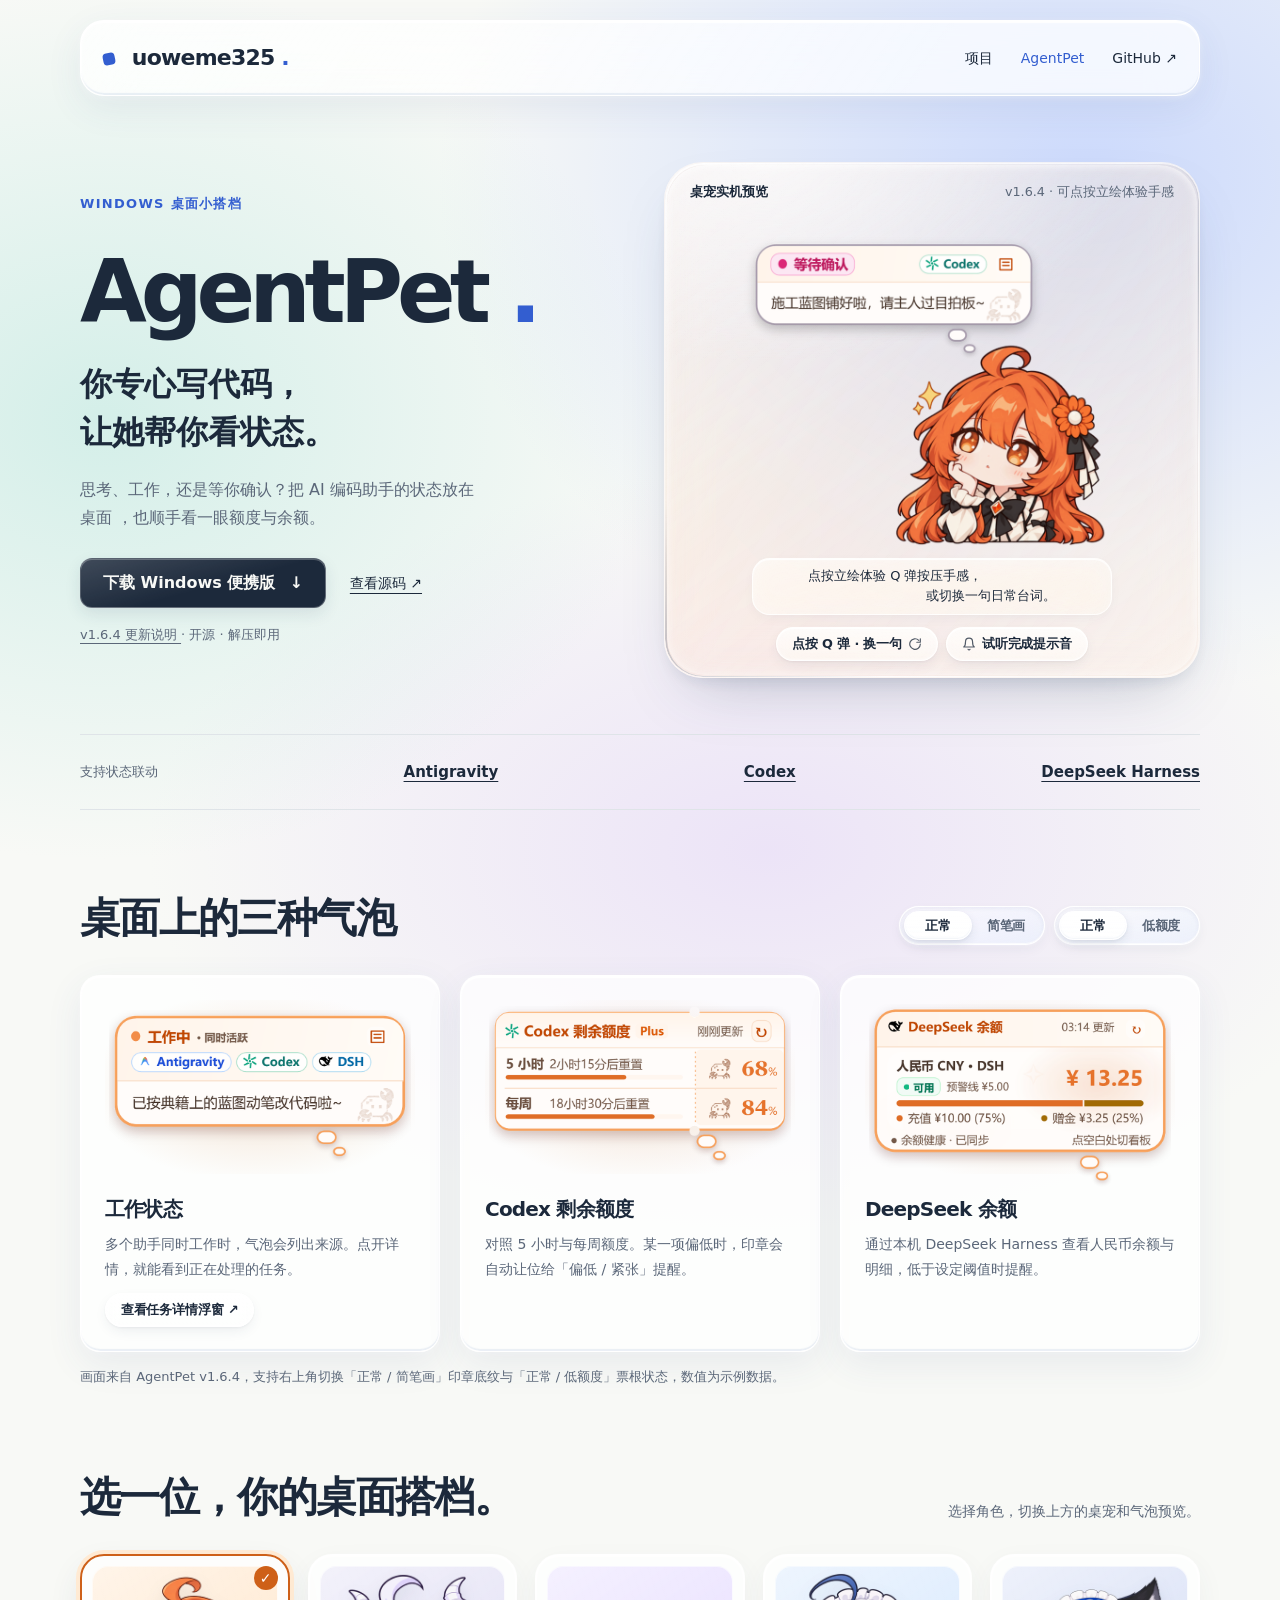
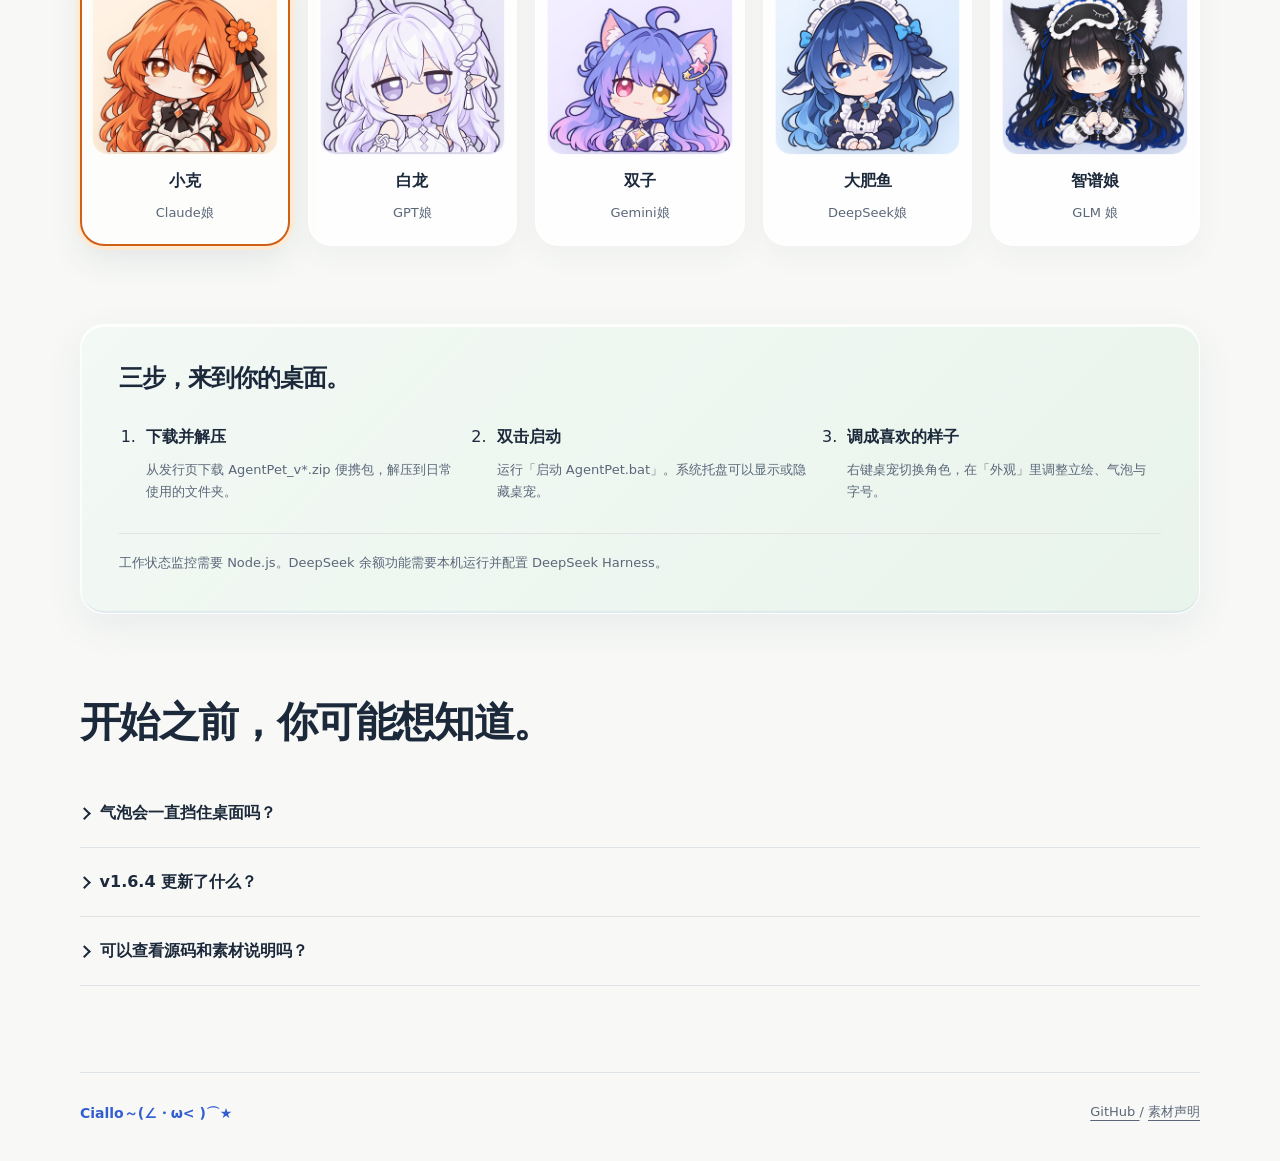
==== commit eec88f2d: "Sync the transparent DeepSeek Harness mark in project previews" ====
--- a/AgentPet/index.html
+++ b/AgentPet/index.html
@@ -153,7 +153,7 @@
     <div class="features" id="panel-examples" data-character="claude" data-stamp-style="embossed" data-quota-state="normal">
      <article class="feature">
       <div class="feature-demo">
-       <img decoding="async" data-panel="work" alt="工作中，Antigravity、Codex 和 DSH 同时活跃" width="816" height="417" src="/assets/agentpet-1.6.4/claude-work.webp"/>
+       <img decoding="async" data-panel="work" alt="工作中，Antigravity、Codex 和 DSH 同时活跃" width="816" height="417" src="/assets/agentpet-1.6.4/claude-work.webp?v=dsh-mark"/>
       </div>
       <h3>
        工作状态
@@ -188,7 +188,7 @@
      </article>
      <article class="feature">
       <div class="feature-demo">
-       <img decoding="async" data-panel="balance" alt="DeepSeek 余额示例，共 13.25 元，其中充值 10 元、赠金 3.25 元" width="816" height="498" src="/assets/agentpet-1.6.4/claude-balance.webp"/>
+       <img decoding="async" data-panel="balance" alt="DeepSeek 余额示例，共 13.25 元，其中充值 10 元、赠金 3.25 元" width="816" height="498" src="/assets/agentpet-1.6.4/claude-balance.webp?v=dsh-mark"/>
       </div>
       <h3>
        DeepSeek 余额
@@ -386,7 +386,7 @@
     </a>
    </span>
   </footer>
-  <script defer="" src="/assets/pet-preview.js?v=164-glass4">
+  <script defer="" src="/assets/pet-preview.js?v=164-dsh-mark">
   </script>
  </body>
 </html>
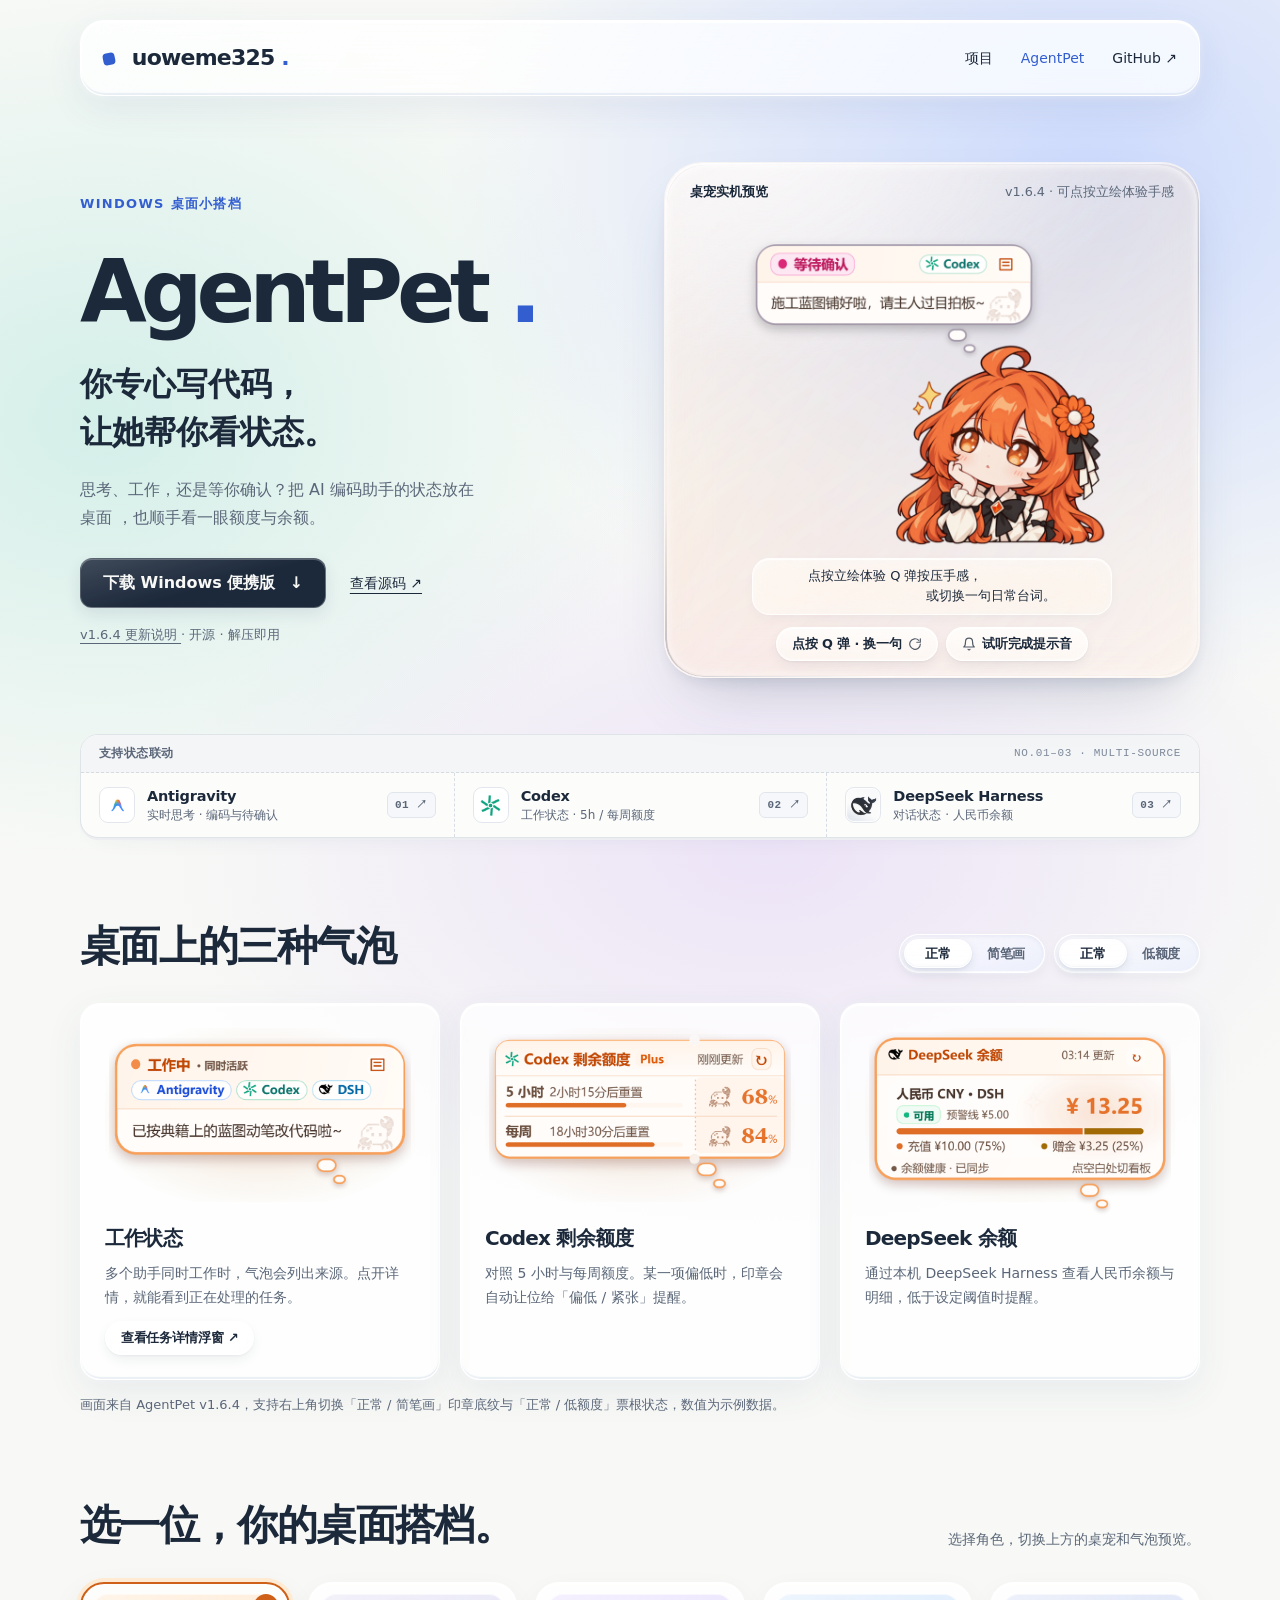
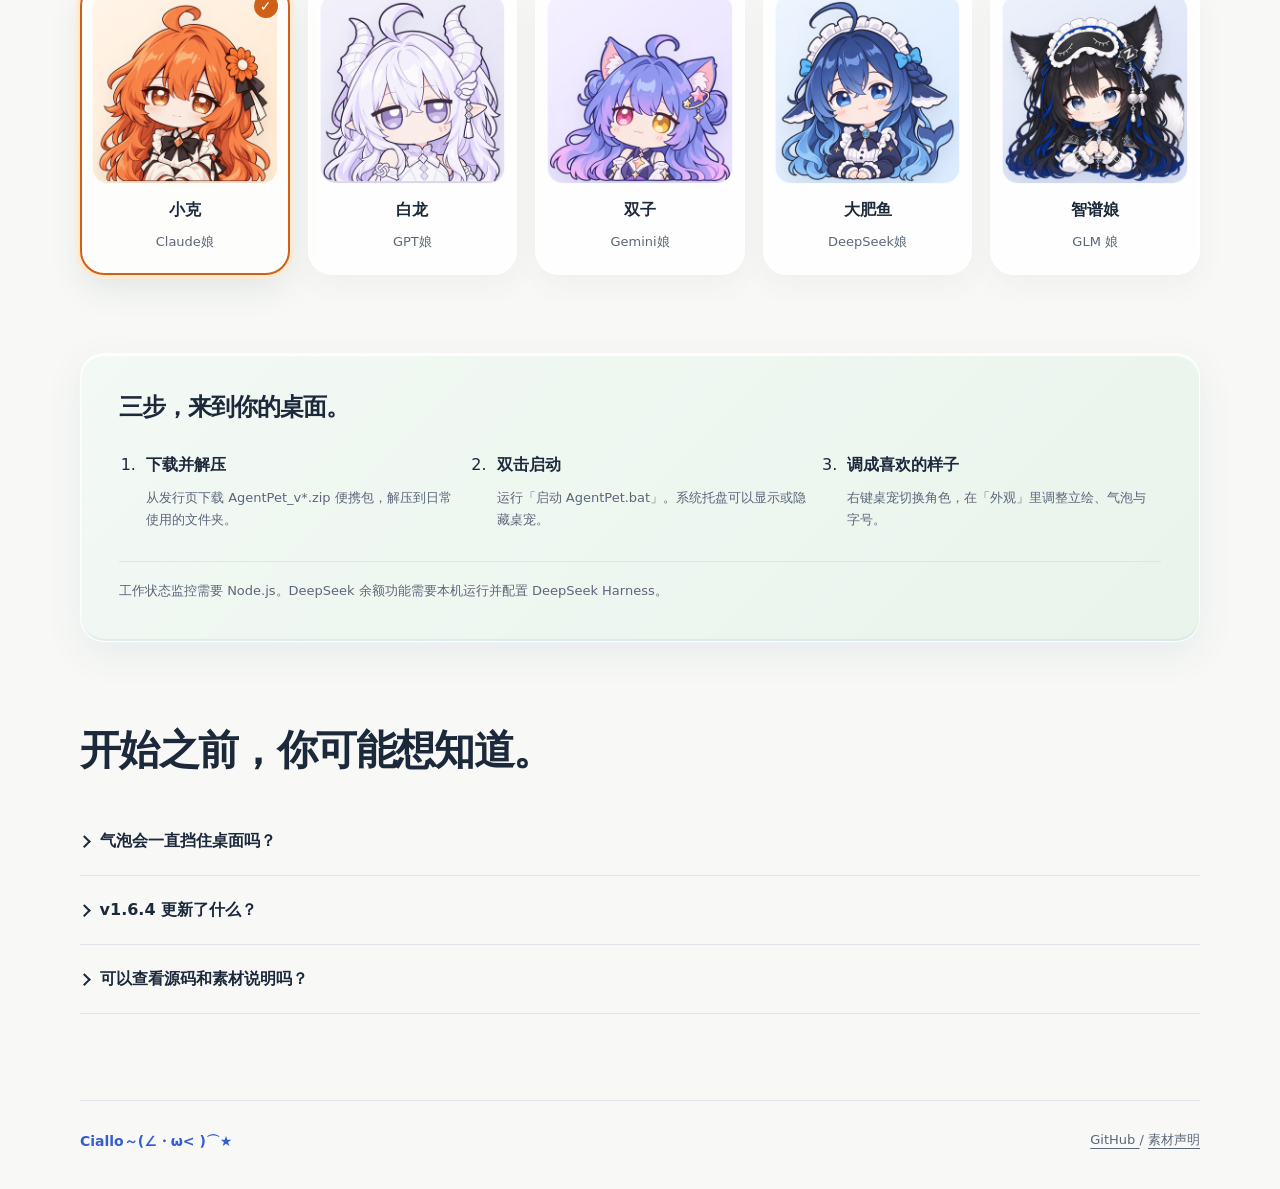
==== commit 3c94b2e4: "Redesign compat strip as cohesive T1 three-stub stationery ticket with official DSH icon" ====
--- a/AgentPet/index.html
+++ b/AgentPet/index.html
@@ -18,7 +18,7 @@
   <meta content="1200" property="og:image:width"/>
   <meta content="630" property="og:image:height"/>
   <meta content="AgentPet Windows 桌宠，小克与工作状态、额度和余额功能介绍" property="og:image:alt"/>
-  <link href="/assets/site.css?v=164-glass5" rel="stylesheet"/>
+  <link href="/assets/site.css?v=164-ticket" rel="stylesheet"/>
   <meta content="#f8f9f6" media="(prefers-color-scheme: light)" name="theme-color"/>
   <meta content="#131d2a" media="(prefers-color-scheme: dark)" name="theme-color"/>
   <link href="/assets/claude-pet.ico" rel="icon" type="image/x-icon"/>
@@ -106,20 +106,44 @@
      </div>
     </div>
    </section>
-   <div class="compat">
-    <span>
-     支持状态联动
-    </span>
-    <strong>
-     <a href="https://antigravity.google/">Antigravity</a>
-    </strong>
-    <strong>
-     <a href="https://openai.com/codex/">Codex</a>
-    </strong>
-    <strong>
-     <a href="https://www.deepseek.com/harness/">DeepSeek Harness</a>
-    </strong>
-   </div>
+   <section class="compat-ticket" aria-label="支持状态联动">
+    <div class="compat-ticket-head">
+     <strong class="compat-ticket-kicker">支持状态联动</strong>
+     <span class="compat-ticket-serial" lang="en">NO.01–03 · MULTI-SOURCE</span>
+    </div>
+    <div class="compat-ticket-row">
+     <a class="compat-ticket-part" href="https://antigravity.google/">
+      <span class="compat-app-tile">
+       <img src="/assets/antigravity-icon.png" alt="" width="64" height="64"/>
+      </span>
+      <span class="compat-part-copy">
+       <span class="compat-part-name">Antigravity</span>
+       <span class="compat-part-desc">实时思考 · 编码与待确认</span>
+      </span>
+      <span class="compat-part-stamp" aria-hidden="true">01 ↗</span>
+     </a>
+     <a class="compat-ticket-part" href="https://openai.com/codex/">
+      <span class="compat-app-tile">
+       <img src="/assets/codex-icon.png" alt="" width="64" height="64"/>
+      </span>
+      <span class="compat-part-copy">
+       <span class="compat-part-name">Codex</span>
+       <span class="compat-part-desc">工作状态 · 5h / 每周额度</span>
+      </span>
+      <span class="compat-part-stamp" aria-hidden="true">02 ↗</span>
+     </a>
+     <a class="compat-ticket-part" href="https://www.deepseek.com/harness/">
+      <span class="compat-app-tile compat-app-tile-dsh">
+       <img src="/assets/dsh-official.png" alt="" width="128" height="128"/>
+      </span>
+      <span class="compat-part-copy">
+       <span class="compat-part-name">DeepSeek Harness</span>
+       <span class="compat-part-desc">对话状态 · 人民币余额</span>
+      </span>
+      <span class="compat-part-stamp" aria-hidden="true">03 ↗</span>
+     </a>
+    </div>
+   </section>
    <section aria-labelledby="features" class="section">
     <div class="section-heading">
      <h2 id="features">
--- a/assets/site.css
+++ b/assets/site.css
@@ -283,9 +283,131 @@
 .speech::after { top: calc(100% + 1.35rem); right: 3.9rem; width: .8625rem; height: .6rem; border-width: .105rem; border-radius: .3rem; }
 .speech .dot { width: .6375rem; height: .6375rem; margin-right: .45rem; }
 .dot { display: inline-block; flex: none; width: 0.53125rem; height: 0.53125rem; border-radius: 50%; background: #db2777; margin-right: 0.375rem; }
-.compat { padding: 1.5rem 0; border-top: 0.0625rem solid var(--line); border-bottom: 0.0625rem solid var(--line); display: flex; flex-wrap: wrap; align-items: center; justify-content: space-between; gap: 1rem; font-size: 0.9375rem; }
-.compat span { color: var(--muted); font-size: 0.8125rem; }
-.compat a { text-decoration: underline; text-decoration-thickness: .0625rem; text-underline-offset: .25em; }
+.compat-ticket {
+  border-radius: 1.125rem;
+  border: 0.0625rem solid var(--line);
+  background: #fcfcfb;
+  box-shadow: 0 0.125rem 0 #edeef1, 0 0.75rem 1.75rem -1.25rem #233a571f;
+  overflow: hidden;
+}
+.compat-ticket-head {
+  display: flex;
+  flex-wrap: wrap;
+  align-items: center;
+  justify-content: space-between;
+  gap: .35rem 1rem;
+  padding: .5rem 1.125rem;
+  background: #f4f5f7;
+  border-bottom: 0.0625rem dashed #d4dbe3;
+  font-size: .75rem;
+}
+.compat-ticket-kicker {
+  color: var(--muted);
+  font-weight: 700;
+  letter-spacing: .04em;
+}
+.compat-ticket-serial {
+  font-family: ui-monospace, "Cascadia Mono", Consolas, monospace;
+  font-size: .6875rem;
+  color: #7d899a;
+  letter-spacing: .06em;
+}
+.compat-ticket-row {
+  display: grid;
+  grid-template-columns: repeat(3, minmax(0, 1fr));
+}
+.compat-ticket-part {
+  display: flex;
+  align-items: center;
+  gap: .75rem;
+  min-inline-size: 0;
+  padding: .875rem 1.125rem;
+  color: var(--ink);
+  text-decoration: none;
+  transition: background-color 150ms ease-out;
+}
+.compat-ticket-part + .compat-ticket-part {
+  border-left: 0.0625rem dashed #d7dde5;
+}
+.compat-ticket-part:hover {
+  background: #f5f7fb;
+  color: var(--ink);
+}
+.compat-app-tile {
+  flex: none;
+  width: 2.25rem;
+  height: 2.25rem;
+  border-radius: .5625rem;
+  border: 0.0625rem solid #e3e7ed;
+  background: #fff;
+  display: grid;
+  place-items: center;
+}
+.compat-app-tile img {
+  width: 1.3125rem;
+  height: 1.3125rem;
+  object-fit: contain;
+}
+.compat-app-tile-dsh {
+  overflow: hidden;
+  padding: 0;
+}
+.compat-app-tile-dsh img {
+  width: 100%;
+  height: 100%;
+  object-fit: cover;
+}
+.compat-part-copy {
+  min-inline-size: 0;
+  flex: 1;
+  display: flex;
+  flex-direction: column;
+}
+.compat-part-name {
+  font-size: .90625rem;
+  font-weight: 650;
+  line-height: 1.25;
+  letter-spacing: -.015em;
+  color: var(--ink);
+  transition: color 150ms ease-out;
+}
+.compat-ticket-part:hover .compat-part-name {
+  color: var(--accent);
+}
+.compat-part-desc {
+  margin-top: .125rem;
+  font-size: .75rem;
+  color: var(--muted);
+  line-height: 1.35;
+  white-space: nowrap;
+  overflow: hidden;
+  text-overflow: ellipsis;
+}
+.compat-part-stamp {
+  flex: none;
+  padding: .15rem .45rem;
+  border-radius: .375rem;
+  border: 0.0625rem solid #e1e6ed;
+  background: #f6f7fa;
+  font-family: ui-monospace, "Cascadia Mono", Consolas, monospace;
+  font-size: .6875rem;
+  font-weight: 700;
+  color: var(--muted);
+  letter-spacing: .04em;
+  transition: border-color 150ms ease-out, background-color 150ms ease-out, color 150ms ease-out;
+}
+.compat-ticket-part:hover .compat-part-stamp {
+  border-color: color-mix(in oklab, var(--accent) 32%, transparent);
+  background: var(--tint);
+  color: var(--accent);
+}
+@media (max-width: 56em) {
+  .compat-ticket-row { grid-template-columns: 1fr; }
+  .compat-ticket-part + .compat-ticket-part {
+    border-left: 0;
+    border-top: 0.0625rem dashed #d7dde5;
+  }
+}
 .section { padding-top: 5.125rem; }
 .section-heading { display: flex; align-items: end; justify-content: space-between; gap: 1.5rem; margin-bottom: 1.875rem; }
 .section h2 { font-size: clamp(1.8rem, 1.35rem + 1.5vw, 2.8rem); margin-bottom: 0; }
@@ -471,8 +593,8 @@
   .section { padding-top: 3.5rem; }
   .section-heading { display: block; }
   .section-heading p { margin-top: 0.75rem; }
-  .compat { justify-content: start; gap: 0.625rem 1.375rem; }
-  .compat span { width: 100%; }
+  .compat-ticket-head { padding: .45rem .875rem; }
+  .compat-ticket-part { padding: .75rem .875rem; gap: .625rem; }
   .character-grid { display: flex; flex-wrap: wrap; justify-content: center; gap: 0.625rem; }
   .character { flex: 0 1 calc((100% - 1.25rem) / 3); min-inline-size: min(100%, 6rem); }
   .character { padding: 0.5rem 0.3125rem 0.8125rem; border-radius: 1.125rem; }
@@ -960,4 +1082,22 @@
   .pill-option input:checked + span {
     color: #fff;
   }
-}
+  .compat-ticket {
+    background: var(--surface);
+    border-color: var(--line);
+    box-shadow: 0 0.125rem 0 #101925, 0 0.75rem 1.75rem -1.25rem #0006;
+  }
+  .compat-ticket-head {
+    background: #172332;
+    border-bottom-color: var(--line);
+  }
+  .compat-ticket-serial { color: #8c9bb0; }
+  .compat-ticket-part + .compat-ticket-part { border-color: var(--line); }
+  .compat-ticket-part:hover { background: #223144; }
+  .compat-app-tile { border-color: #ffffff1f; background: #fff; }
+  .compat-part-stamp {
+    background: #172332;
+    border-color: var(--line);
+    color: var(--muted);
+  }
+}
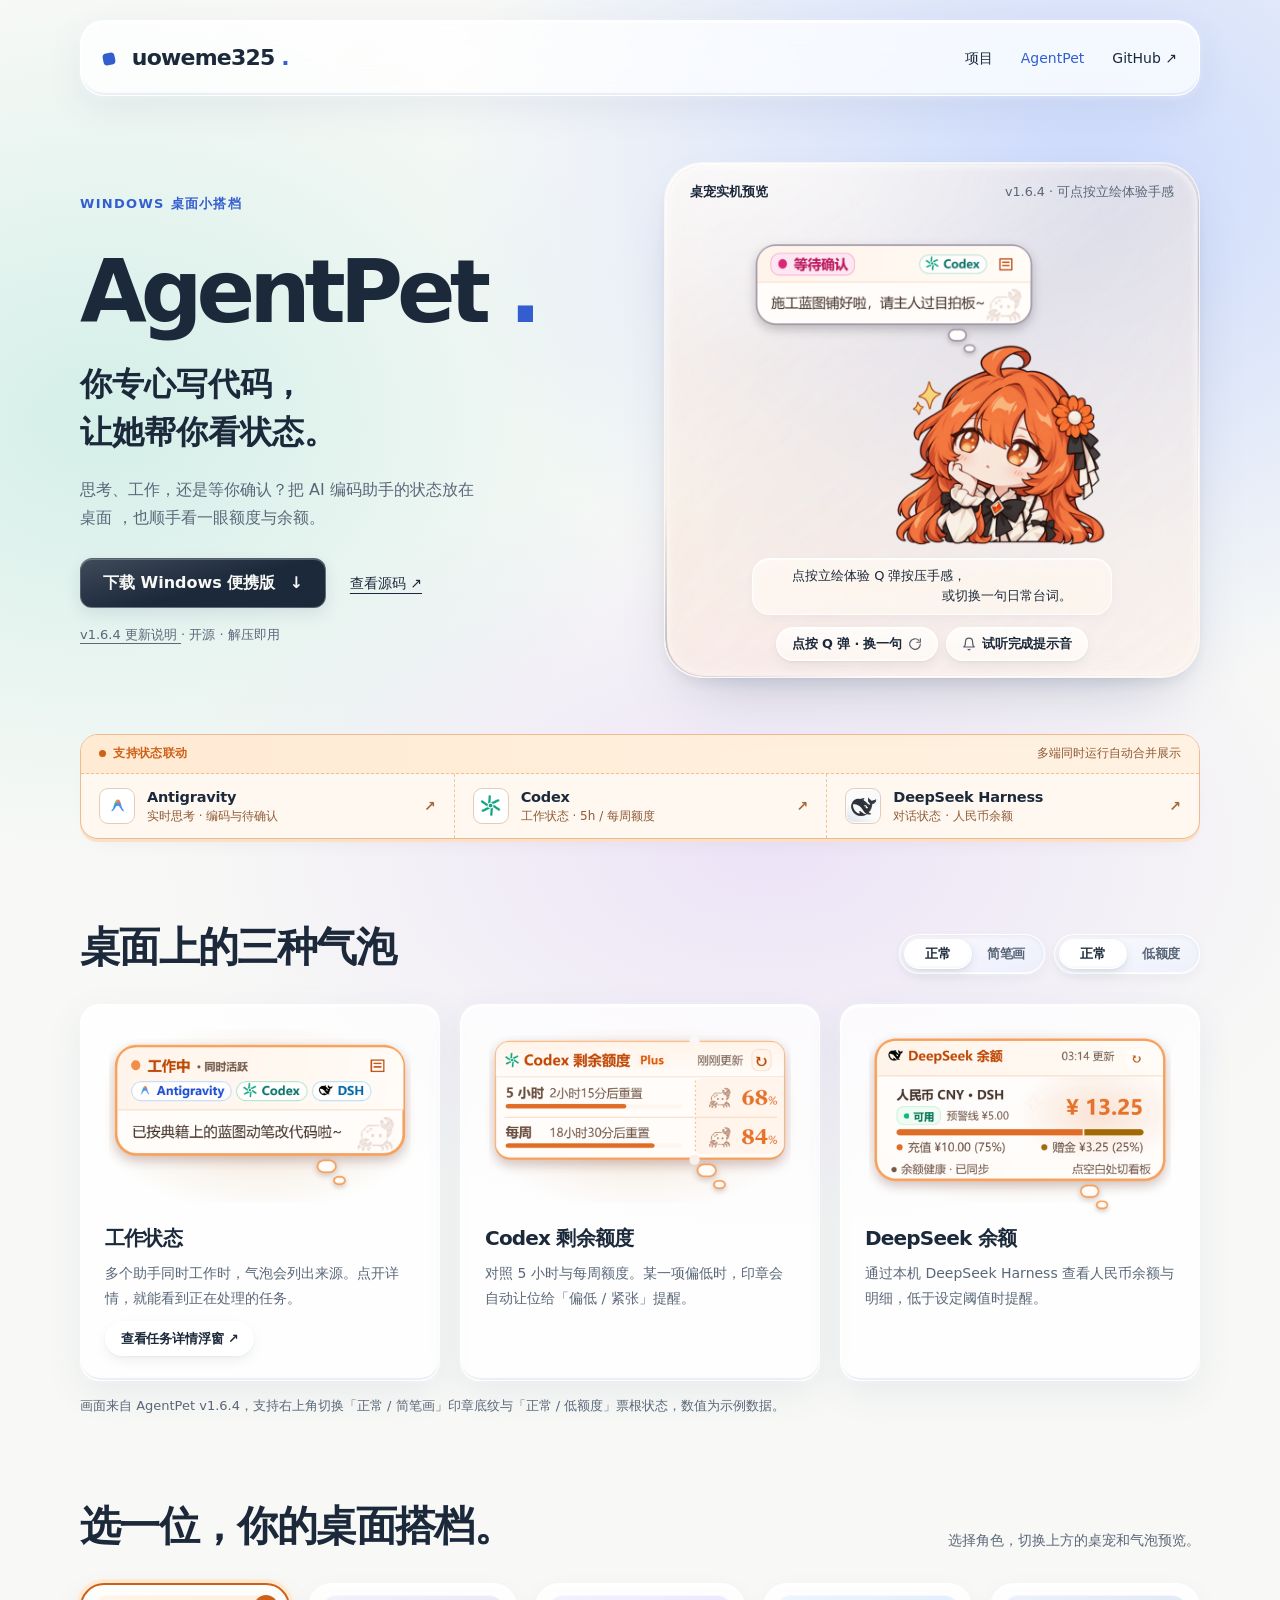
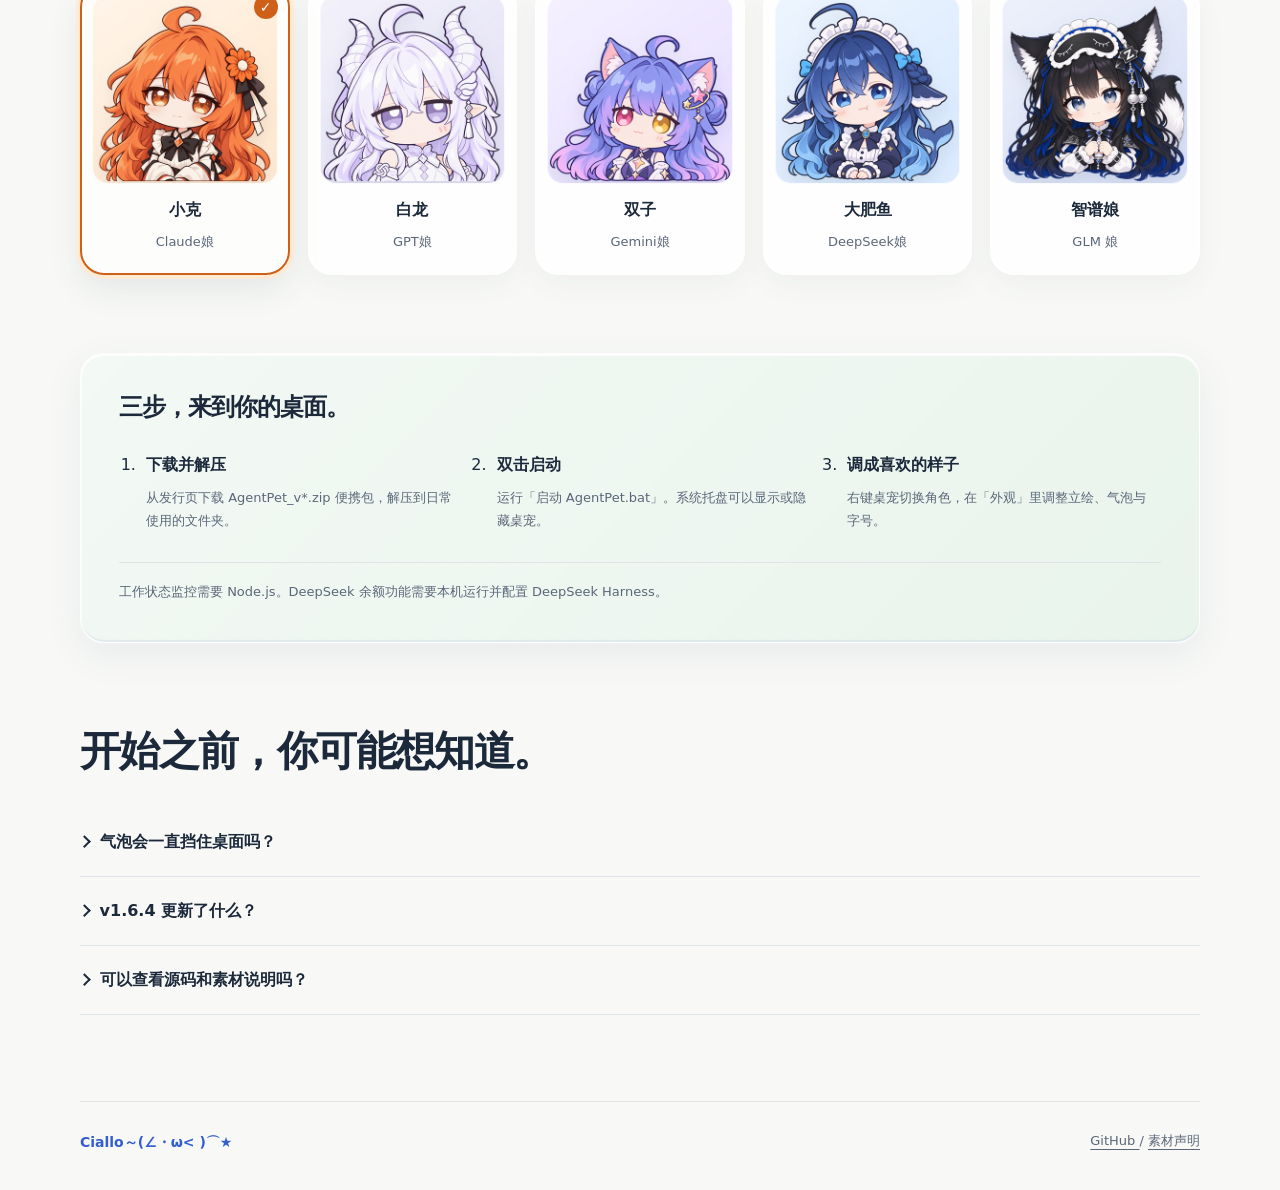
==== commit 567e56e5: "Balance web quote splits, remove ticket 01-03 numbers, and theme ticket strip by character" ====
--- a/AgentPet/index.html
+++ b/AgentPet/index.html
@@ -18,7 +18,7 @@
   <meta content="1200" property="og:image:width"/>
   <meta content="630" property="og:image:height"/>
   <meta content="AgentPet Windows 桌宠，小克与工作状态、额度和余额功能介绍" property="og:image:alt"/>
-  <link href="/assets/site.css?v=164-ticket" rel="stylesheet"/>
+  <link href="/assets/site.css?v=164-ticket2" rel="stylesheet"/>
   <meta content="#f8f9f6" media="(prefers-color-scheme: light)" name="theme-color"/>
   <meta content="#131d2a" media="(prefers-color-scheme: dark)" name="theme-color"/>
   <link href="/assets/claude-pet.ico" rel="icon" type="image/x-icon"/>
@@ -106,10 +106,10 @@
      </div>
     </div>
    </section>
-   <section class="compat-ticket" aria-label="支持状态联动">
+   <section class="compat-ticket" id="compat-ticket" data-character="claude" aria-label="支持状态联动">
     <div class="compat-ticket-head">
-     <strong class="compat-ticket-kicker">支持状态联动</strong>
-     <span class="compat-ticket-serial" lang="en">NO.01–03 · MULTI-SOURCE</span>
+     <strong class="compat-ticket-kicker"><span class="compat-live-dot" aria-hidden="true"></span>支持状态联动</strong>
+     <span class="compat-ticket-note">多端同时运行自动合并展示</span>
     </div>
     <div class="compat-ticket-row">
      <a class="compat-ticket-part" href="https://antigravity.google/">
@@ -120,7 +120,7 @@
        <span class="compat-part-name">Antigravity</span>
        <span class="compat-part-desc">实时思考 · 编码与待确认</span>
       </span>
-      <span class="compat-part-stamp" aria-hidden="true">01 ↗</span>
+      <span class="compat-part-arrow" aria-hidden="true">↗</span>
      </a>
      <a class="compat-ticket-part" href="https://openai.com/codex/">
       <span class="compat-app-tile">
@@ -130,7 +130,7 @@
        <span class="compat-part-name">Codex</span>
        <span class="compat-part-desc">工作状态 · 5h / 每周额度</span>
       </span>
-      <span class="compat-part-stamp" aria-hidden="true">02 ↗</span>
+      <span class="compat-part-arrow" aria-hidden="true">↗</span>
      </a>
      <a class="compat-ticket-part" href="https://www.deepseek.com/harness/">
       <span class="compat-app-tile compat-app-tile-dsh">
@@ -140,7 +140,7 @@
        <span class="compat-part-name">DeepSeek Harness</span>
        <span class="compat-part-desc">对话状态 · 人民币余额</span>
       </span>
-      <span class="compat-part-stamp" aria-hidden="true">03 ↗</span>
+      <span class="compat-part-arrow" aria-hidden="true">↗</span>
      </a>
     </div>
    </section>
@@ -410,7 +410,7 @@
     </a>
    </span>
   </footer>
-  <script defer="" src="/assets/pet-preview.js?v=164-dsh-mark">
+  <script defer="" src="/assets/pet-preview.js?v=164-ticket2">
   </script>
  </body>
 </html>
--- a/assets/site.css
+++ b/assets/site.css
@@ -104,7 +104,7 @@
 .pet-scene[data-character="gemini"] { --scene-light: #f5d9ef; --scene-dark: #51304d; }
 .pet-scene[data-character="deepseek"] { --scene-light: #cfeaf7; --scene-dark: #193d56; }
 .pet-scene[data-character="zcode"] { --scene-light: #d6dcf2; --scene-dark: #242b50; }
-:is(.pet-scene, .features)[data-character="claude"] {
+:is(.pet-scene, .features, .compat-ticket)[data-character="claude"] {
   --bubble-base: #FFF6EC;
   --bubble-body: #4A2E1B;
   --bubble-banner-start: #FFEAD3;
@@ -126,7 +126,7 @@
   --panel-shadow: #5E2F0D23;
 }
 .character[data-character="claude"] { --choice-tint: #FFEAD3; --choice-accent: #CE6018; }
-:is(.pet-scene, .features)[data-character="dragon"] {
+:is(.pet-scene, .features, .compat-ticket)[data-character="dragon"] {
   --bubble-base: #F4F3FB;
   --bubble-body: #2C2645;
   --bubble-banner-start: #E6E4F6;
@@ -148,7 +148,7 @@
   --panel-shadow: #2823481b;
 }
 .character[data-character="dragon"] { --choice-tint: #E6E4F6; --choice-accent: #595094; }
-:is(.pet-scene, .features)[data-character="gemini"] {
+:is(.pet-scene, .features, .compat-ticket)[data-character="gemini"] {
   --bubble-base: #F5F1FF;
   --bubble-body: #2F2859;
   --bubble-banner-start: #EAE2FF;
@@ -170,7 +170,7 @@
   --panel-shadow: #37297A1b;
 }
 .character[data-character="gemini"] { --choice-tint: #EAE2FF; --choice-accent: #5340C9; }
-:is(.pet-scene, .features)[data-character="deepseek"] {
+:is(.pet-scene, .features, .compat-ticket)[data-character="deepseek"] {
   --bubble-base: #F0F7FF;
   --bubble-body: #19304B;
   --bubble-banner-start: #DCEBFE;
@@ -192,7 +192,7 @@
   --panel-shadow: #1538601b;
 }
 .character[data-character="deepseek"] { --choice-tint: #DCEBFE; --choice-accent: #1D5FA7; }
-:is(.pet-scene, .features)[data-character="zcode"] {
+:is(.pet-scene, .features, .compat-ticket)[data-character="zcode"] {
   --bubble-base: #F1F4FC;
   --bubble-body: #1C253B;
   --bubble-banner-start: #DCE3F7;
@@ -285,10 +285,11 @@
 .dot { display: inline-block; flex: none; width: 0.53125rem; height: 0.53125rem; border-radius: 50%; background: #db2777; margin-right: 0.375rem; }
 .compat-ticket {
   border-radius: 1.125rem;
-  border: 0.0625rem solid var(--line);
-  background: #fcfcfb;
-  box-shadow: 0 0.125rem 0 #edeef1, 0 0.75rem 1.75rem -1.25rem #233a571f;
+  border: 0.09375rem solid color-mix(in oklab, var(--panel-border, #e28532) 58%, #ffffff);
+  background: color-mix(in oklab, var(--bubble-base, #fff6ec) 74%, #ffffff);
+  box-shadow: 0 0.1875rem 0 color-mix(in oklab, var(--bubble-divider, #f7d9bc) 82%, #ffffff), 0 0.75rem 1.75rem -1.25rem var(--panel-shadow, #5e2f0d23);
   overflow: hidden;
+  transition: border-color 180ms ease-out, background-color 180ms ease-out;
 }
 .compat-ticket-head {
   display: flex;
@@ -296,21 +297,30 @@
   align-items: center;
   justify-content: space-between;
   gap: .35rem 1rem;
-  padding: .5rem 1.125rem;
-  background: #f4f5f7;
-  border-bottom: 0.0625rem dashed #d4dbe3;
+  padding: .52rem 1.125rem;
+  background: linear-gradient(90deg var(--gradient-space), var(--bubble-banner-start, #ffead3), var(--bubble-banner-end, #fff2e2));
+  border-bottom: 0.09375rem dashed color-mix(in oklab, var(--panel-border, #e28532) 45%, transparent);
   font-size: .75rem;
 }
 .compat-ticket-kicker {
-  color: var(--muted);
+  display: inline-flex;
+  align-items: center;
+  gap: .45rem;
+  color: var(--panel-heading, #ce6018);
   font-weight: 700;
-  letter-spacing: .04em;
-}
-.compat-ticket-serial {
-  font-family: ui-monospace, "Cascadia Mono", Consolas, monospace;
-  font-size: .6875rem;
-  color: #7d899a;
-  letter-spacing: .06em;
+  letter-spacing: .03em;
+}
+.compat-live-dot {
+  width: .45rem;
+  height: .45rem;
+  border-radius: 50%;
+  background: var(--panel-dot, #ce6018);
+  flex: none;
+}
+.compat-ticket-note {
+  font-size: .75rem;
+  color: var(--panel-subtext, #8f5b36);
+  font-weight: 500;
 }
 .compat-ticket-row {
   display: grid;
@@ -322,23 +332,23 @@
   gap: .75rem;
   min-inline-size: 0;
   padding: .875rem 1.125rem;
-  color: var(--ink);
+  color: var(--bubble-body, var(--ink));
   text-decoration: none;
   transition: background-color 150ms ease-out;
 }
 .compat-ticket-part + .compat-ticket-part {
-  border-left: 0.0625rem dashed #d7dde5;
+  border-left: 0.09375rem dashed color-mix(in oklab, var(--panel-border, #e28532) 45%, transparent);
 }
 .compat-ticket-part:hover {
-  background: #f5f7fb;
-  color: var(--ink);
+  background: color-mix(in oklab, var(--bubble-banner-start, #ffead3) 56%, #ffffff);
+  color: var(--bubble-body, var(--ink));
 }
 .compat-app-tile {
   flex: none;
   width: 2.25rem;
   height: 2.25rem;
   border-radius: .5625rem;
-  border: 0.0625rem solid #e3e7ed;
+  border: 0.0625rem solid color-mix(in oklab, var(--panel-border, #e28532) 30%, #e3e7ed);
   background: #fff;
   display: grid;
   place-items: center;
@@ -372,40 +382,33 @@
   transition: color 150ms ease-out;
 }
 .compat-ticket-part:hover .compat-part-name {
-  color: var(--accent);
+  color: var(--panel-heading, var(--accent));
 }
 .compat-part-desc {
   margin-top: .125rem;
   font-size: .75rem;
-  color: var(--muted);
+  color: var(--panel-subtext, var(--muted));
   line-height: 1.35;
   white-space: nowrap;
   overflow: hidden;
   text-overflow: ellipsis;
 }
-.compat-part-stamp {
+.compat-part-arrow {
   flex: none;
-  padding: .15rem .45rem;
-  border-radius: .375rem;
-  border: 0.0625rem solid #e1e6ed;
-  background: #f6f7fa;
-  font-family: ui-monospace, "Cascadia Mono", Consolas, monospace;
-  font-size: .6875rem;
-  font-weight: 700;
-  color: var(--muted);
-  letter-spacing: .04em;
-  transition: border-color 150ms ease-out, background-color 150ms ease-out, color 150ms ease-out;
-}
-.compat-ticket-part:hover .compat-part-stamp {
-  border-color: color-mix(in oklab, var(--accent) 32%, transparent);
-  background: var(--tint);
-  color: var(--accent);
+  font-size: .875rem;
+  font-weight: 600;
+  color: var(--panel-muted, var(--muted));
+  transition: transform 150ms ease-out, color 150ms ease-out;
+}
+.compat-ticket-part:hover .compat-part-arrow {
+  color: var(--panel-heading, var(--accent));
+  transform: translate(0.1rem, -0.1rem);
 }
 @media (max-width: 56em) {
   .compat-ticket-row { grid-template-columns: 1fr; }
   .compat-ticket-part + .compat-ticket-part {
     border-left: 0;
-    border-top: 0.0625rem dashed #d7dde5;
+    border-top: 0.09375rem dashed color-mix(in oklab, var(--panel-border, #e28532) 45%, transparent);
   }
 }
 .section { padding-top: 5.125rem; }
@@ -768,9 +771,7 @@
   flex-direction: column;
   justify-content: center;
   gap: .08rem;
-  inline-size: fit-content;
-  min-inline-size: min(100%, 15.5rem);
-  max-inline-size: 100%;
+  inline-size: min(100%, 17.5rem);
 }
 .quote-lead {
   align-self: flex-start;
@@ -783,7 +784,8 @@
   max-inline-size: 100%;
 }
 @container pet-preview (max-width: 22rem) {
-  .scene-quote { min-block-size: 4.8rem; padding-inline: .9rem; }
+  .scene-quote { min-block-size: 3.7rem; padding-inline: .9rem; }
+  .quote-stack { inline-size: 100%; }
 }
 .scene-actions {
   position: relative;
@@ -1083,21 +1085,22 @@
     color: #fff;
   }
   .compat-ticket {
-    background: var(--surface);
-    border-color: var(--line);
-    box-shadow: 0 0.125rem 0 #101925, 0 0.75rem 1.75rem -1.25rem #0006;
+    background: color-mix(in oklab, var(--surface) 88%, var(--panel-border, #e28532));
+    border-color: color-mix(in oklab, var(--panel-border, #e28532) 48%, var(--line));
+    box-shadow: 0 0.1875rem 0 #101925, 0 0.75rem 1.75rem -1.25rem #0006;
   }
   .compat-ticket-head {
-    background: #172332;
-    border-bottom-color: var(--line);
-  }
-  .compat-ticket-serial { color: #8c9bb0; }
-  .compat-ticket-part + .compat-ticket-part { border-color: var(--line); }
-  .compat-ticket-part:hover { background: #223144; }
+    background: color-mix(in oklab, #172332 82%, var(--panel-border, #e28532));
+    border-bottom-color: color-mix(in oklab, var(--panel-border, #e28532) 40%, var(--line));
+  }
+  .compat-ticket-kicker { color: var(--choice-accent, var(--accent)); }
+  .compat-live-dot { background: var(--choice-accent, var(--accent)); }
+  .compat-ticket-note { color: var(--muted); }
+  .compat-ticket-part { color: var(--ink); }
+  .compat-ticket-part + .compat-ticket-part { border-color: color-mix(in oklab, var(--panel-border, #e28532) 38%, var(--line)); }
+  .compat-ticket-part:hover { background: #223144; color: var(--ink); }
+  .compat-part-name { color: var(--ink); }
+  .compat-part-desc { color: var(--muted); }
+  .compat-part-arrow { color: var(--muted); }
   .compat-app-tile { border-color: #ffffff1f; background: #fff; }
-  .compat-part-stamp {
-    background: #172332;
-    border-color: var(--line);
-    color: var(--muted);
-  }
-}
+}
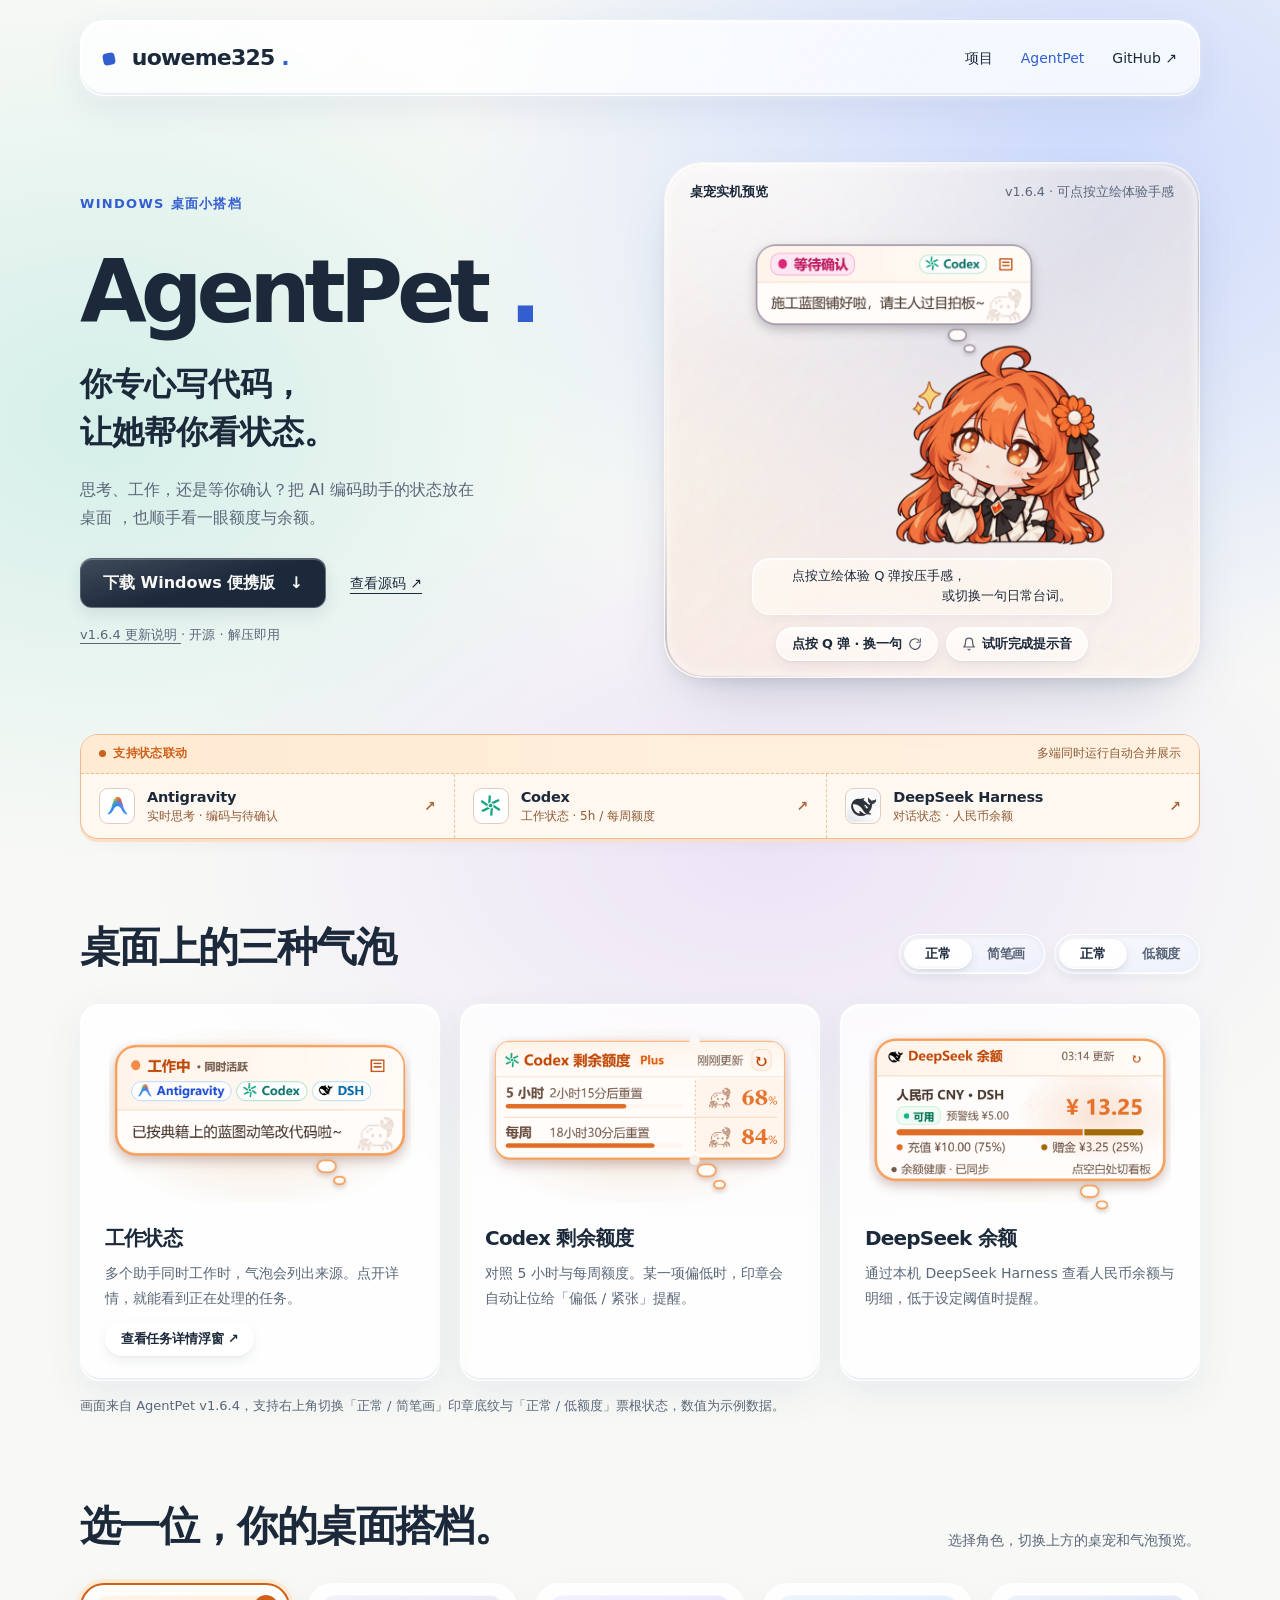
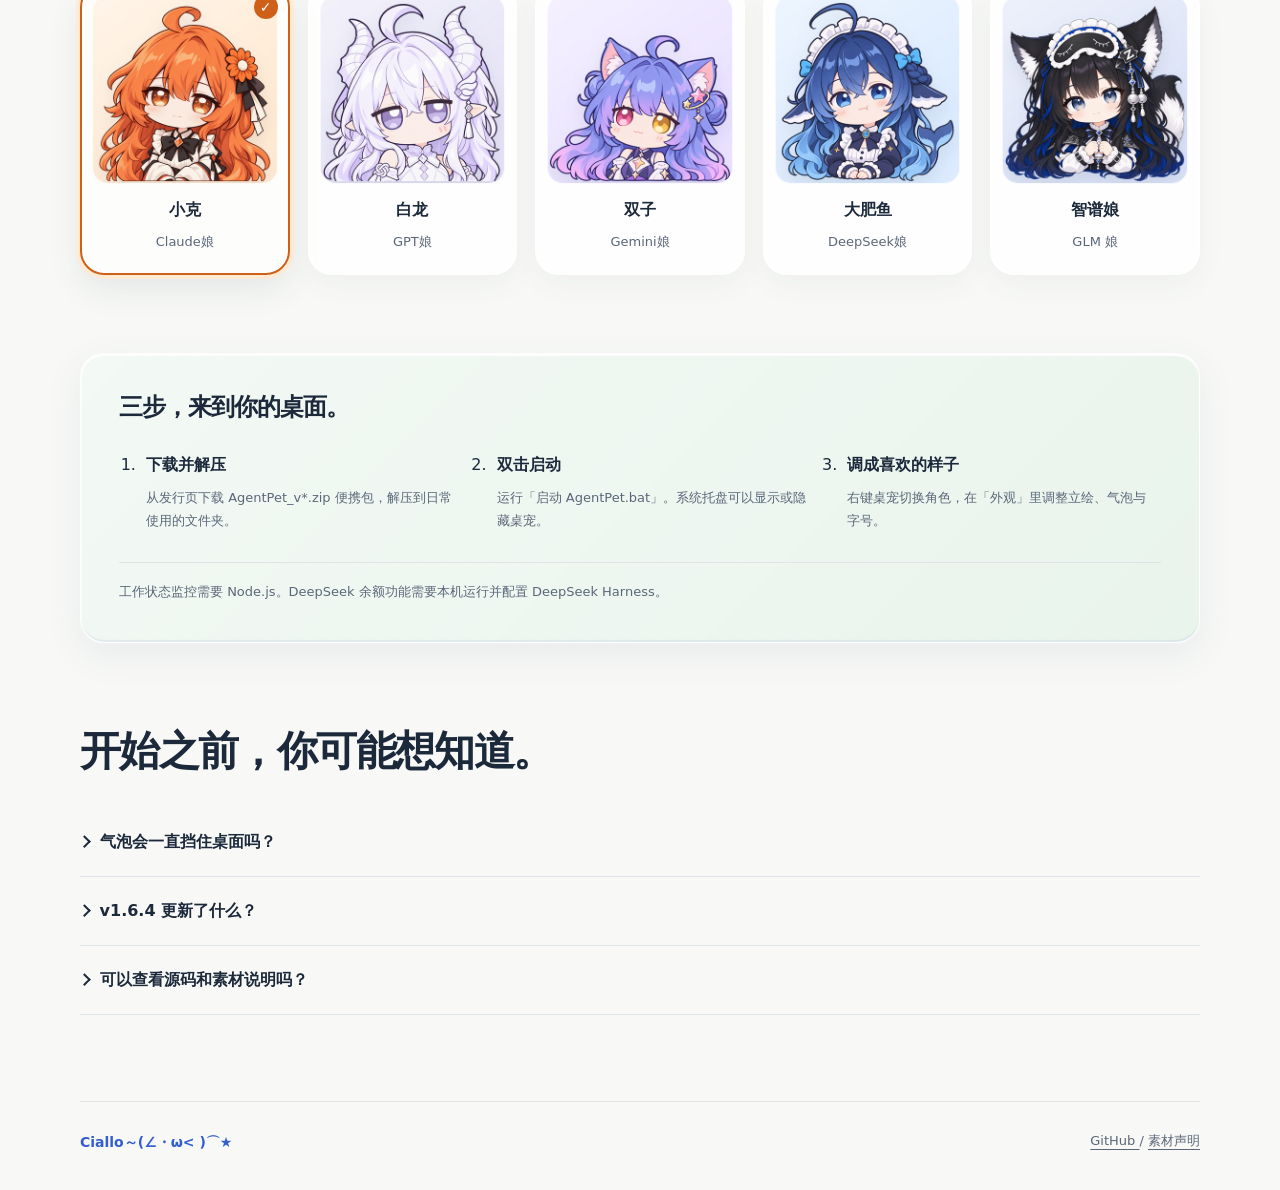
==== commit b32ad75d: "Sharpen provider marks and align the balance icon" ====
--- a/AgentPet/index.html
+++ b/AgentPet/index.html
@@ -92,7 +92,7 @@
     </div>
     <div class="pet-scene" data-character="claude">
      <div class="scene-caption"><strong>桌宠实机预览</strong><span>v1.6.4 · 可点按立绘体验手感</span></div>
-     <img class="hero-capture" id="hero-pet" fetchpriority="high" data-panel="scene" alt="小克等待确认，Codex 的状态气泡位于角色上方" width="816" height="710" src="/assets/agentpet-1.6.4/claude-scene.webp?v=rest-pose"/>
+     <img class="hero-capture" id="hero-pet" fetchpriority="high" data-panel="scene" alt="小克等待确认，Codex 的状态气泡位于角色上方" width="816" height="710" src="/assets/agentpet-1.6.4/claude-scene.webp?v=provider-icons"/>
      <p class="scene-quote" id="scene-quote" aria-live="polite"><span class="quote-stack"><span class="quote-lead">点按立绘体验 Q 弹按压手感，</span><span class="quote-tail">或切换一句日常台词。</span></span></p>
      <div class="scene-actions">
       <button type="button" class="chip-btn" id="pet-poke-btn">
@@ -114,7 +114,7 @@
     <div class="compat-ticket-row">
      <a class="compat-ticket-part" href="https://antigravity.google/">
       <span class="compat-app-tile">
-       <img src="/assets/antigravity-icon.png" alt="" width="64" height="64"/>
+       <img src="/assets/antigravity-icon.png?v=provider-icons" alt="" width="64" height="64"/>
       </span>
       <span class="compat-part-copy">
        <span class="compat-part-name">Antigravity</span>
@@ -124,7 +124,7 @@
      </a>
      <a class="compat-ticket-part" href="https://openai.com/codex/">
       <span class="compat-app-tile">
-       <img src="/assets/codex-icon.png" alt="" width="64" height="64"/>
+       <img src="/assets/codex-icon.png?v=provider-icons" alt="" width="64" height="64"/>
       </span>
       <span class="compat-part-copy">
        <span class="compat-part-name">Codex</span>
@@ -177,7 +177,7 @@
     <div class="features" id="panel-examples" data-character="claude" data-stamp-style="embossed" data-quota-state="normal">
      <article class="feature">
       <div class="feature-demo">
-       <img decoding="async" data-panel="work" alt="工作中，Antigravity、Codex 和 DSH 同时活跃" width="816" height="417" src="/assets/agentpet-1.6.4/claude-work.webp?v=dsh-mark"/>
+       <img decoding="async" data-panel="work" alt="工作中，Antigravity、Codex 和 DSH 同时活跃" width="816" height="417" src="/assets/agentpet-1.6.4/claude-work.webp?v=provider-icons"/>
       </div>
       <h3>
        工作状态
@@ -200,7 +200,7 @@
      </article>
      <article class="feature">
       <div class="feature-demo">
-       <img decoding="async" data-panel="quota" alt="Codex 额度票夹示例，5 小时剩余 68%，每周剩余 84%" width="816" height="437" src="/assets/agentpet-1.6.4/claude-quota.webp"/>
+       <img decoding="async" data-panel="quota" alt="Codex 额度票夹示例，5 小时剩余 68%，每周剩余 84%" width="816" height="437" src="/assets/agentpet-1.6.4/claude-quota.webp?v=provider-icons"/>
       </div>
       <h3>
        Codex 剩余额度
@@ -212,7 +212,7 @@
      </article>
      <article class="feature">
       <div class="feature-demo">
-       <img decoding="async" data-panel="balance" alt="DeepSeek 余额示例，共 13.25 元，其中充值 10 元、赠金 3.25 元" width="816" height="498" src="/assets/agentpet-1.6.4/claude-balance.webp?v=dsh-mark"/>
+       <img decoding="async" data-panel="balance" alt="DeepSeek 余额示例，共 13.25 元，其中充值 10 元、赠金 3.25 元" width="816" height="498" src="/assets/agentpet-1.6.4/claude-balance.webp?v=provider-icons"/>
       </div>
       <h3>
        DeepSeek 余额
@@ -410,7 +410,7 @@
     </a>
    </span>
   </footer>
-  <script defer="" src="/assets/pet-preview.js?v=164-ticket2">
+  <script defer="" src="/assets/pet-preview.js?v=164-provider-icons">
   </script>
  </body>
 </html>
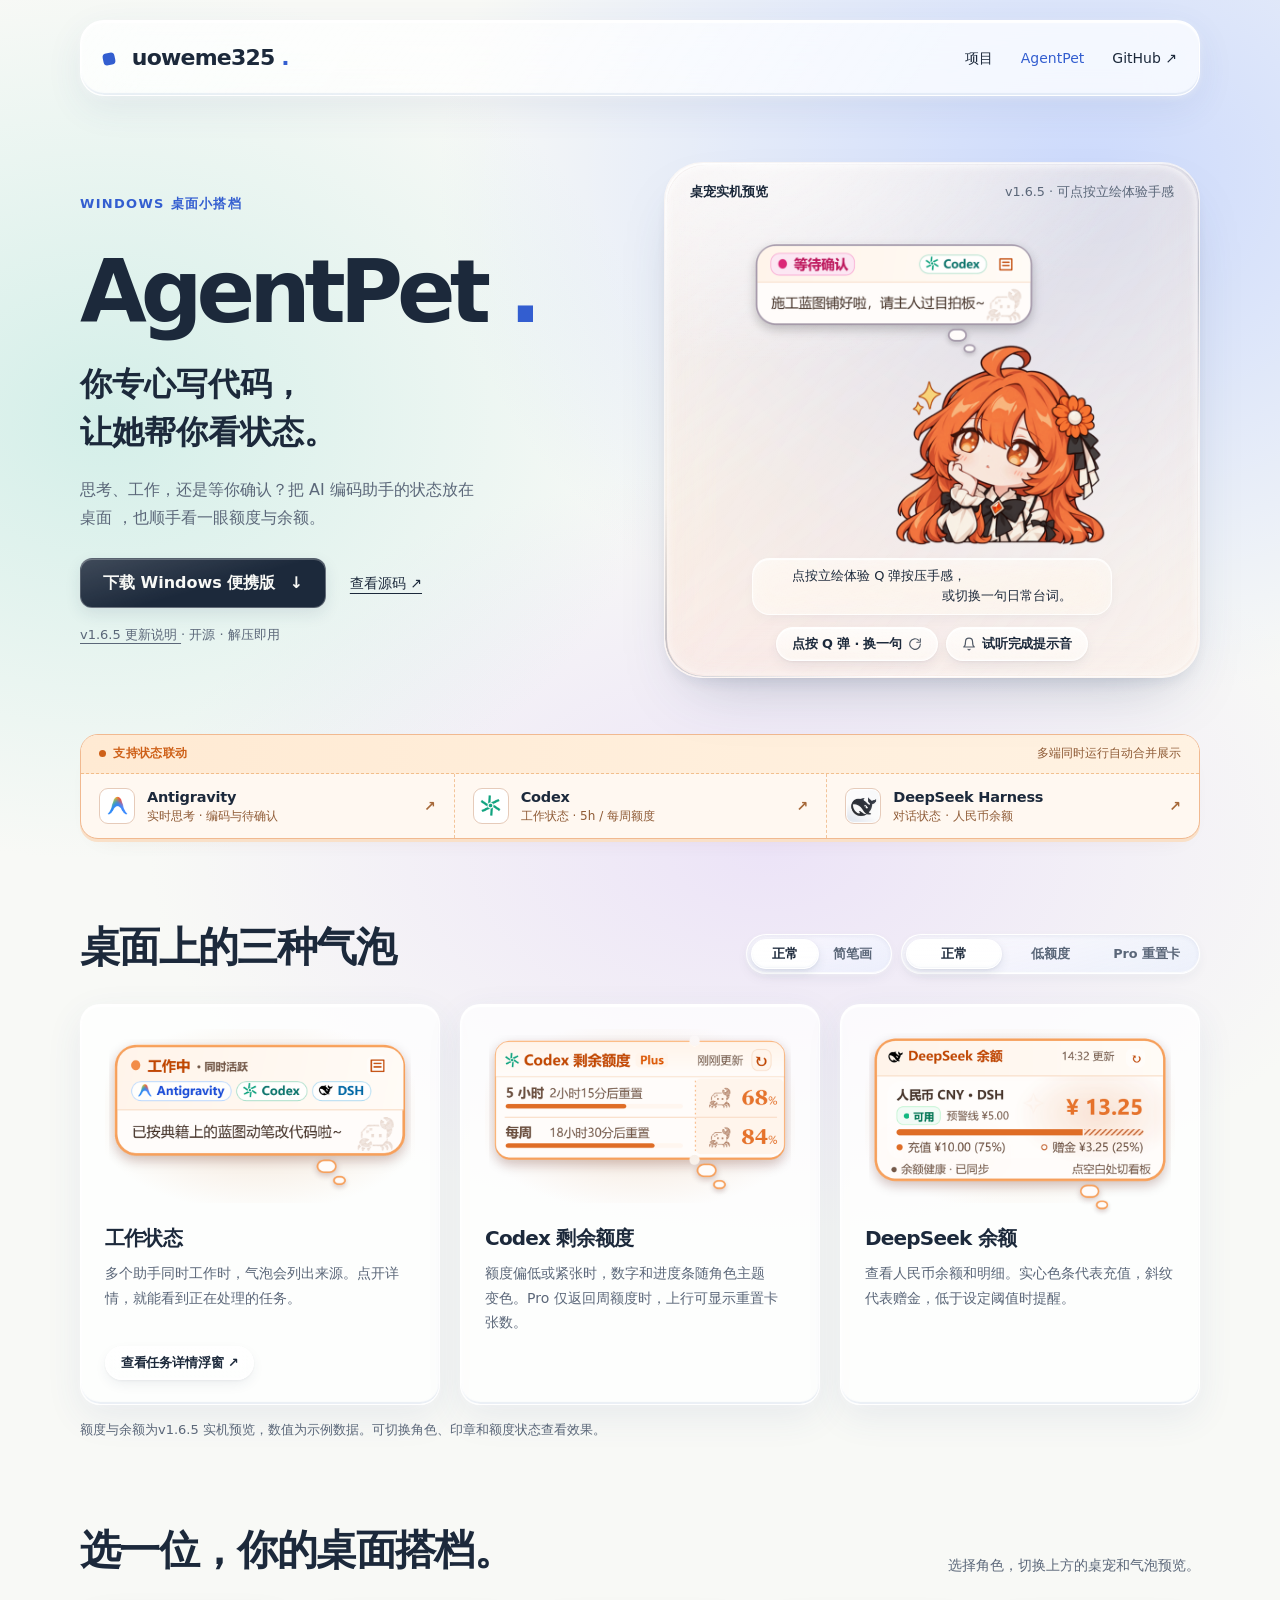
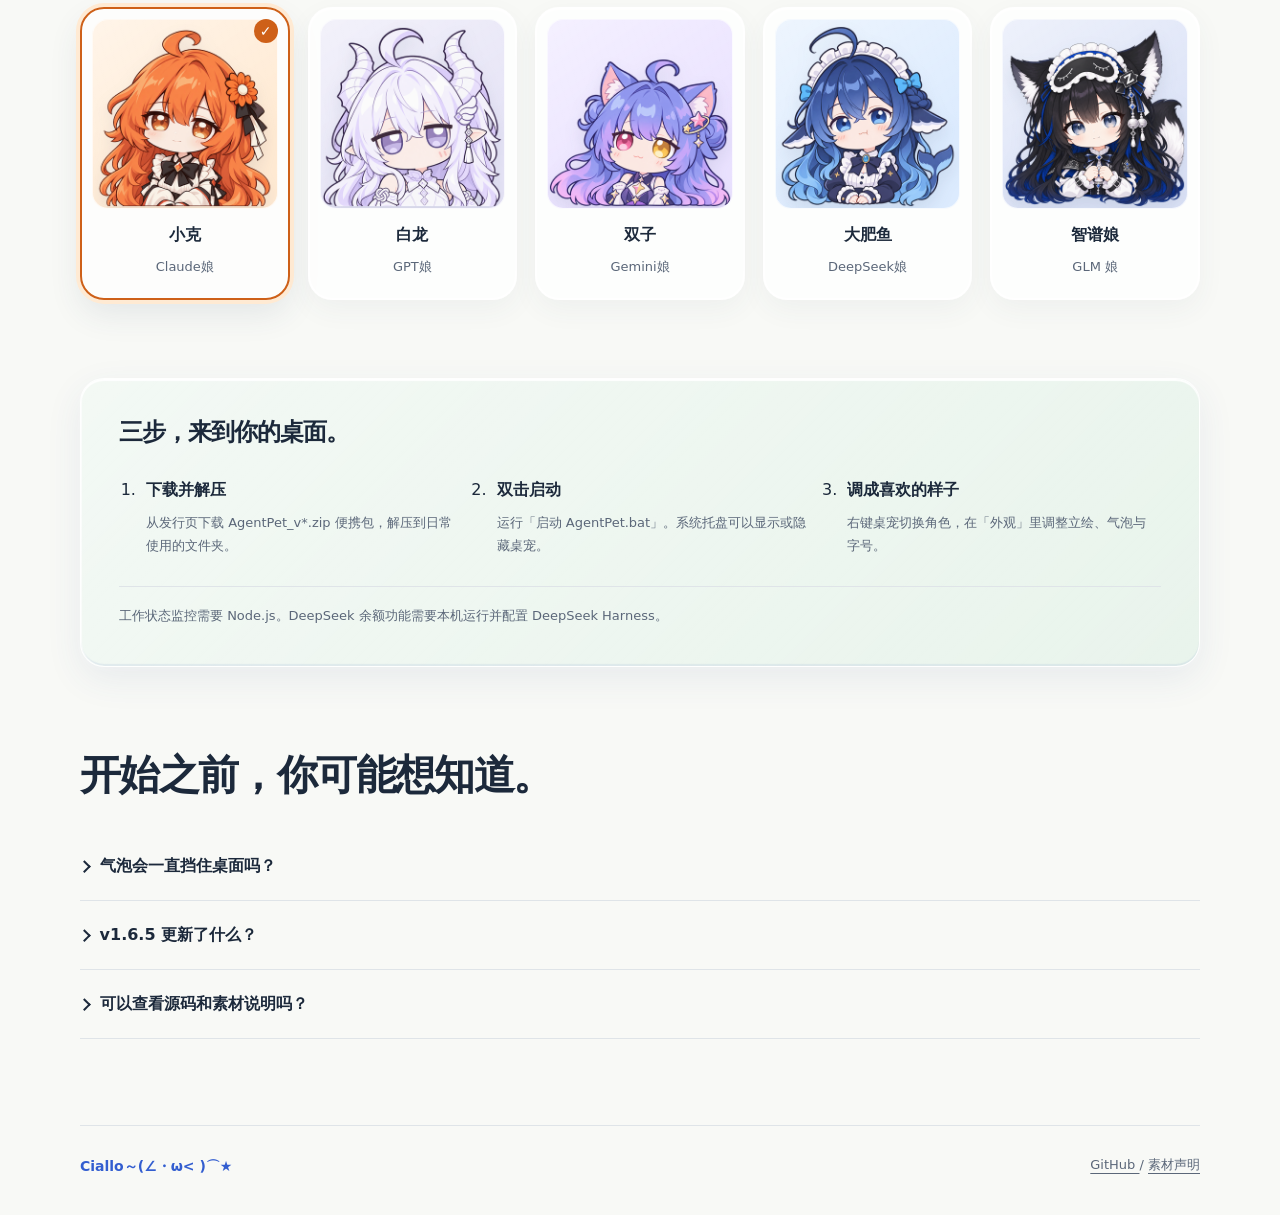
==== commit 6723a72f: "Sync AgentPet v1.6.5 release and character quota previews" ====
--- a/AgentPet/index.html
+++ b/AgentPet/index.html
@@ -18,7 +18,7 @@
   <meta content="1200" property="og:image:width"/>
   <meta content="630" property="og:image:height"/>
   <meta content="AgentPet Windows 桌宠，小克与工作状态、额度和余额功能介绍" property="og:image:alt"/>
-  <link href="/assets/site.css?v=164-ticket2" rel="stylesheet"/>
+  <link href="/assets/site.css?v=quota-themes" rel="stylesheet"/>
   <meta content="#f8f9f6" media="(prefers-color-scheme: light)" name="theme-color"/>
   <meta content="#131d2a" media="(prefers-color-scheme: dark)" name="theme-color"/>
   <link href="/assets/claude-pet.ico" rel="icon" type="image/x-icon"/>
@@ -84,14 +84,14 @@
       </a>
      </div>
      <p class="release">
-      <a href="https://github.com/uoweme325/AgentPet/releases/tag/v1.6.4">
-       v1.6.4 更新说明
+      <a href="https://github.com/uoweme325/AgentPet/releases/tag/v1.6.5">
+       v1.6.5 更新说明
       </a>
       · 开源 · 解压即用
      </p>
     </div>
     <div class="pet-scene" data-character="claude">
-     <div class="scene-caption"><strong>桌宠实机预览</strong><span>v1.6.4 · 可点按立绘体验手感</span></div>
+     <div class="scene-caption"><strong>桌宠实机预览</strong><span>v1.6.5 · 可点按立绘体验手感</span></div>
      <img class="hero-capture" id="hero-pet" fetchpriority="high" data-panel="scene" alt="小克等待确认，Codex 的状态气泡位于角色上方" width="816" height="710" src="/assets/agentpet-1.6.4/claude-scene.webp?v=provider-icons"/>
      <p class="scene-quote" id="scene-quote" aria-live="polite"><span class="quote-stack"><span class="quote-lead">点按立绘体验 Q 弹按压手感，</span><span class="quote-tail">或切换一句日常台词。</span></span></p>
      <div class="scene-actions">
@@ -161,7 +161,7 @@
         <span>简笔画</span>
        </label>
       </fieldset>
-      <fieldset class="pill-switch" aria-label="切换额度票根状态">
+      <fieldset class="pill-switch quota-switch" aria-label="切换额度票根状态">
        <legend class="sr-only">额度票根状态</legend>
        <label class="pill-option">
         <input type="radio" name="quota-state" value="normal" checked=""/>
@@ -170,6 +170,10 @@
        <label class="pill-option">
         <input type="radio" name="quota-state" value="low"/>
         <span>低额度</span>
+       </label>
+       <label class="pill-option">
+        <input type="radio" name="quota-state" value="pro"/>
+        <span>Pro 重置卡</span>
        </label>
       </fieldset>
      </div>
@@ -206,25 +210,25 @@
        Codex 剩余额度
       </h3>
       <p>
-       对照 5 小时与每周额度。某一项偏低时，印章会自动让位给「偏低 / 紧张」提醒。
+       额度偏低或紧张时，数字和进度条随角色主题变色。Pro 仅返回周额度时，上行可显示重置卡张数。
       </p>
       <div class="feature-action" aria-hidden="true"></div>
      </article>
      <article class="feature">
       <div class="feature-demo">
-       <img decoding="async" data-panel="balance" alt="DeepSeek 余额示例，共 13.25 元，其中充值 10 元、赠金 3.25 元" width="816" height="498" src="/assets/agentpet-1.6.4/claude-balance.webp?v=provider-icons"/>
+       <img decoding="async" data-panel="balance" alt="DeepSeek 余额示例，共 13.25 元，实心段为充值 10 元，斜纹段为赠金 3.25 元" width="816" height="498" src="/assets/agentpet-1.6.4/claude-balance.webp?v=quota-themes"/>
       </div>
       <h3>
        DeepSeek 余额
       </h3>
       <p>
-       通过本机 DeepSeek Harness 查看人民币余额与明细，低于设定阈值时提醒。
+       查看人民币余额和明细。实心色条代表充值，斜纹代表赠金，低于设定阈值时提醒。
       </p>
       <div class="feature-action" aria-hidden="true"></div>
      </article>
     </div>
     <p class="demo-note" id="demo-note">
-     画面来自 AgentPet v1.6.4，支持右上角切换「正常 / 简笔画」印章底纹与「正常 / 低额度」票根状态，数值为示例数据。
+     额度与余额为v1.6.5 实机预览，数值为示例数据。可切换角色、印章和额度状态查看效果。
     </p>
    </section>
    <section aria-labelledby="characters" class="section">
@@ -366,11 +370,11 @@
     </details>
     <details>
      <summary>
-      v1.6.4 更新了什么？
+      v1.6.5 更新了什么？
      </summary>
      <p>
-      本次新增五角色 Codex 额度票夹，支持「正常 / 简笔画」双风格动物印章与状态底纹切换；加入了左键按压蓄力、松手 Q 弹回弹的物理手感与按键音效，以及 Antigravity、Codex、DSH 三源任务完成提示音（支持夜间免打扰时段与隐藏静音）。DeepSeek 余额卡也同步优化了排版，大字号更易读。
-      <a class="text-link" href="https://github.com/uoweme325/AgentPet/releases/tag/v1.6.4">
+      Pro 票夹新增重置卡张数，切换账号时会重新读取额度。五个角色的额度告警各有配色，DeepSeek 赠金改用斜纹，大字号也能完整显示 Pro Max 和 Pro Lite。
+      <a class="text-link" href="https://github.com/uoweme325/AgentPet/releases/tag/v1.6.5">
        查看完整更新说明 ↗
       </a>
      </p>
@@ -410,7 +414,7 @@
     </a>
    </span>
   </footer>
-  <script defer="" src="/assets/pet-preview.js?v=164-provider-icons">
+  <script defer="" src="/assets/pet-preview.js?v=quota-themes">
   </script>
  </body>
 </html>
--- a/assets/site.css
+++ b/assets/site.css
@@ -876,7 +876,7 @@
 .pill-switch {
   position: relative;
   display: inline-grid;
-  grid-template-columns: repeat(2, minmax(0, 1fr));
+  grid-template-columns: repeat(var(--choices, 2), minmax(0, 1fr));
   align-items: center;
   gap: 0;
   margin: 0;
@@ -893,6 +893,7 @@
   backdrop-filter: blur(1.25rem) saturate(165%);
   max-inline-size: 100%;
 }
+.quota-switch { --choices: 3; }
 @supports selector(:has(*)) {
   .pill-switch::before {
     content: '';
@@ -901,7 +902,7 @@
     top: .25rem;
     bottom: .25rem;
     left: .25rem;
-    width: calc(50% - .25rem);
+    width: calc((100% - .5rem) / var(--choices, 2));
     border-radius: 999px;
     border: 0.0625rem solid #fff;
     background: linear-gradient(180deg, #ffffff 0%, #ffffffeb 100%);
@@ -913,8 +914,11 @@
     pointer-events: none;
     z-index: 0;
   }
-  .pill-switch:has(.pill-option:last-of-type input:checked)::before {
+  .pill-switch:has(.pill-option:nth-of-type(2) input:checked)::before {
     transform: translateX(100%);
+  }
+  .quota-switch:has(.pill-option:nth-of-type(3) input:checked)::before {
+    transform: translateX(200%);
   }
 }
 @supports not selector(:has(*)) {
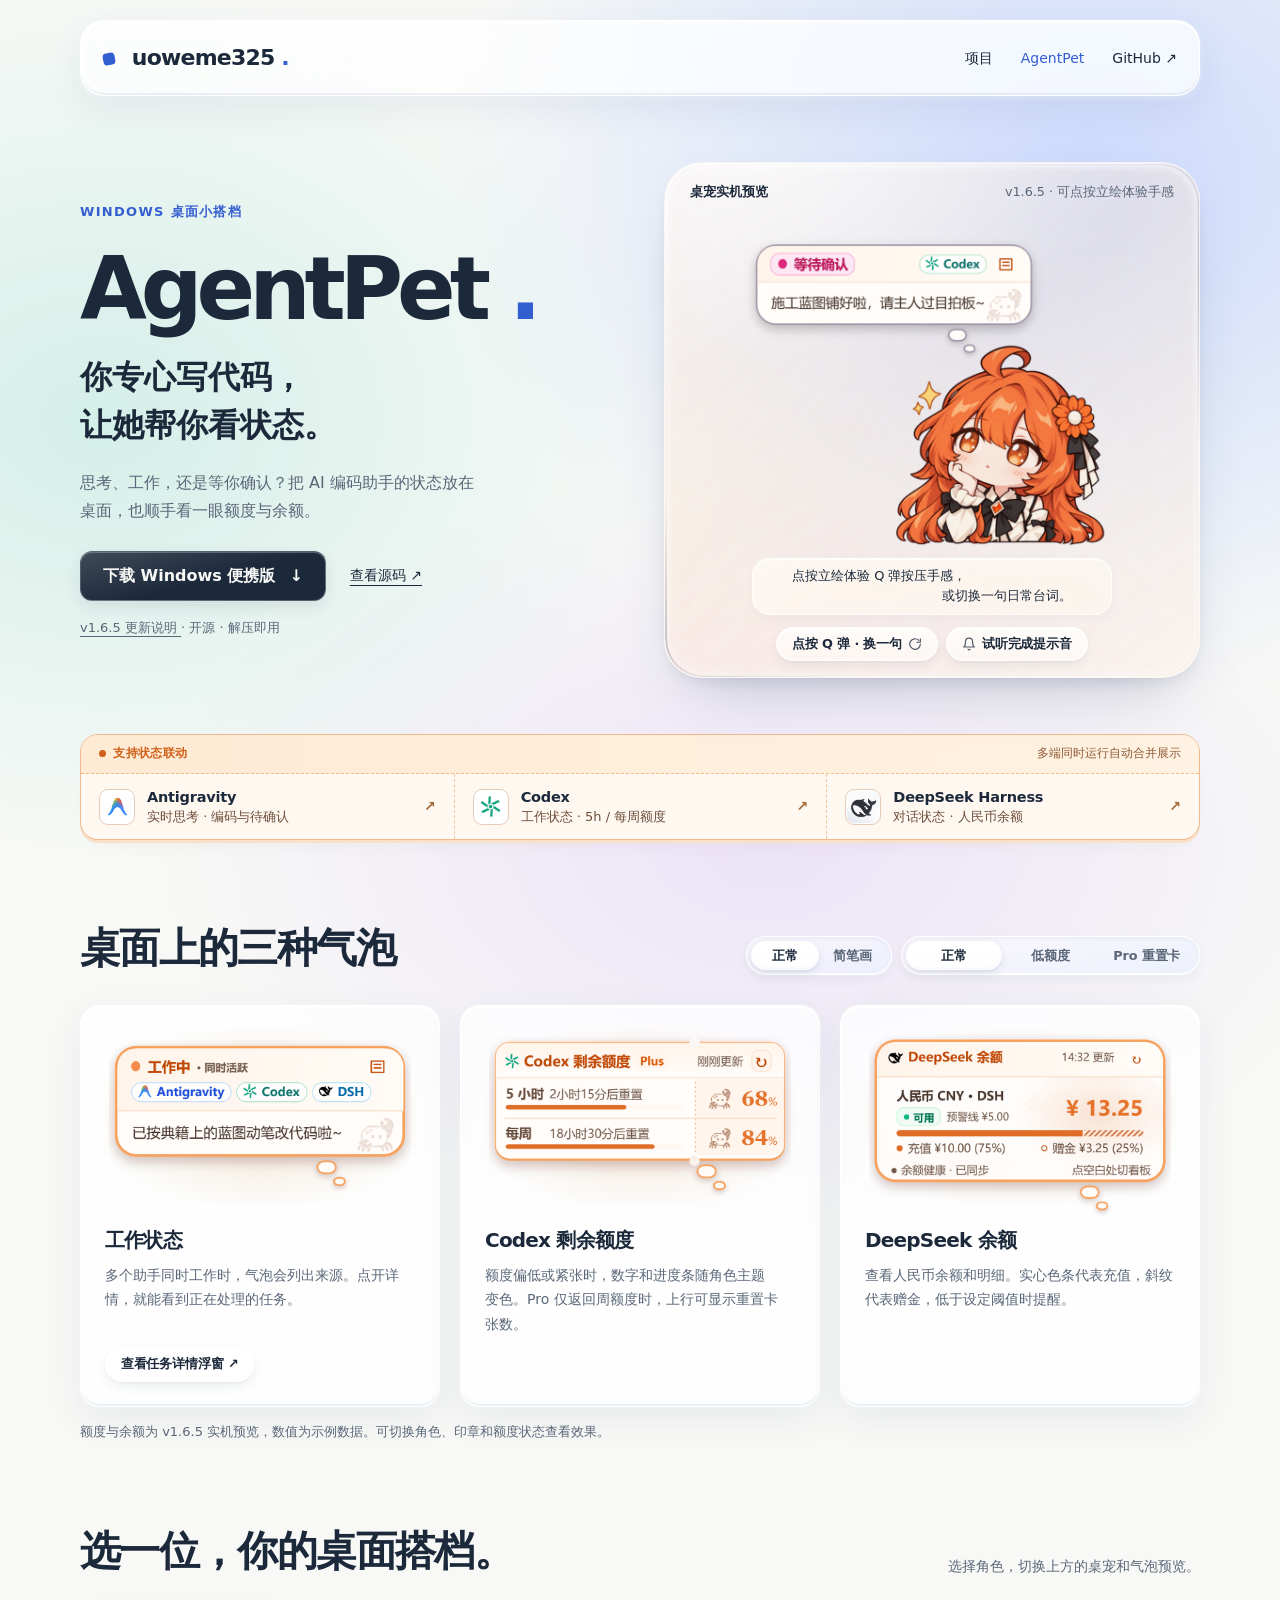
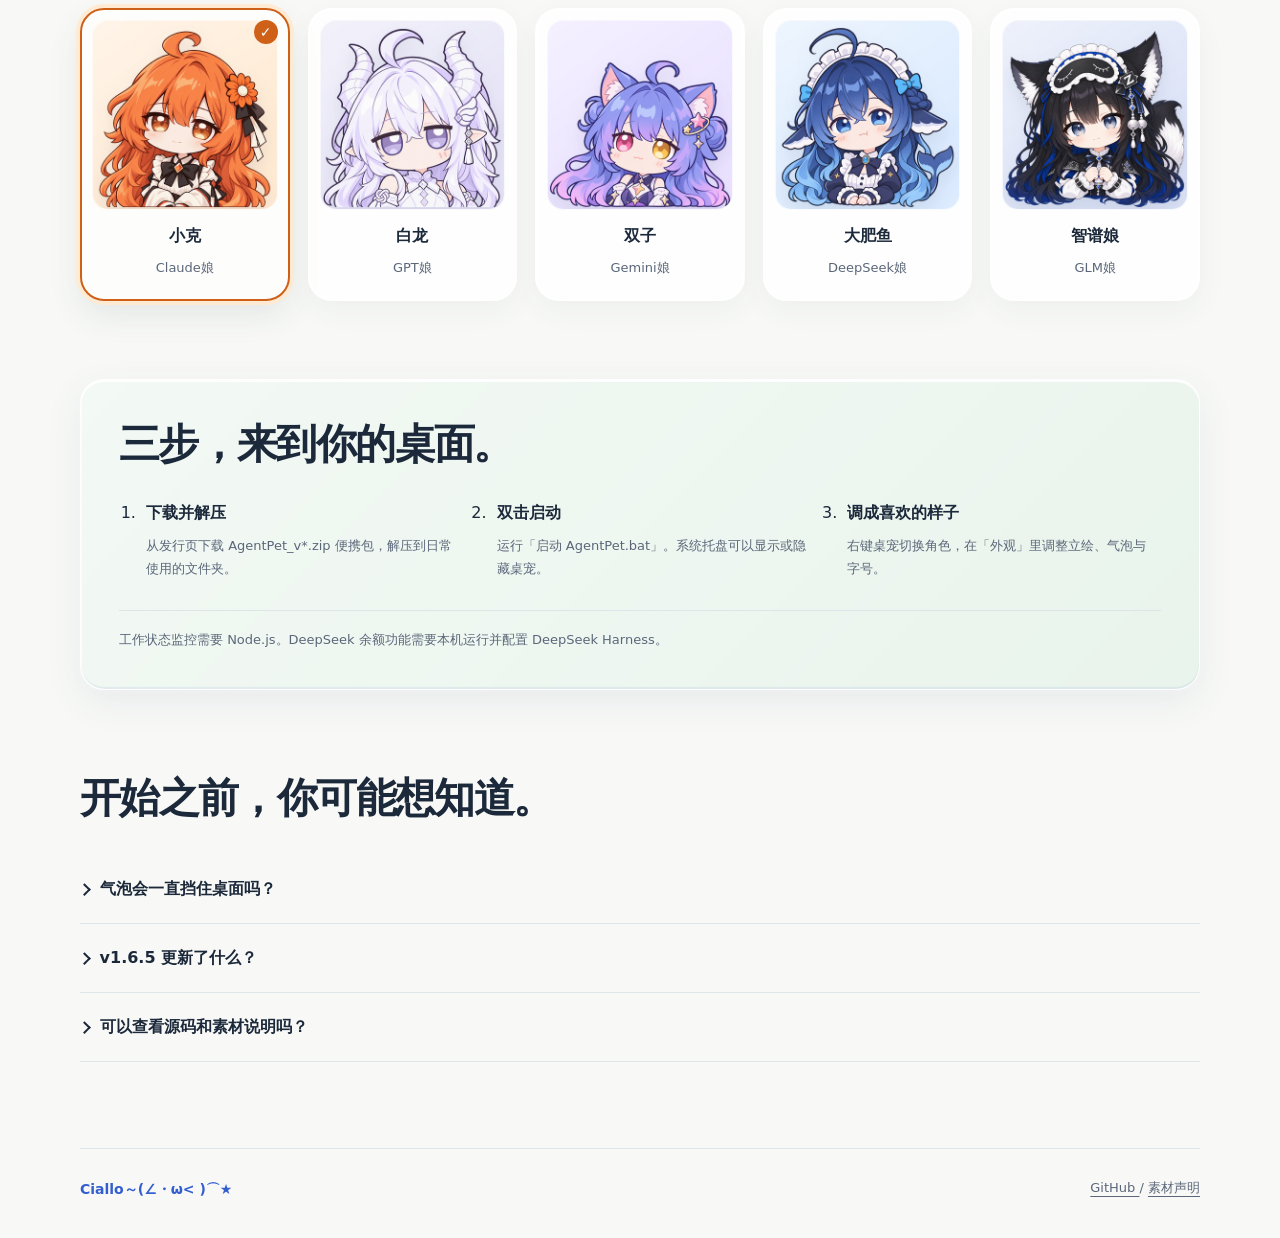
==== commit b3aaa7e1: "Polish AgentPet page typography, spacing, and mobile nav" ====
--- a/AgentPet/index.html
+++ b/AgentPet/index.html
@@ -18,7 +18,7 @@
   <meta content="1200" property="og:image:width"/>
   <meta content="630" property="og:image:height"/>
   <meta content="AgentPet Windows 桌宠，小克与工作状态、额度和余额功能介绍" property="og:image:alt"/>
-  <link href="/assets/site.css?v=quota-themes" rel="stylesheet"/>
+  <link href="/assets/site.css?v=165-design" rel="stylesheet"/>
   <meta content="#f8f9f6" media="(prefers-color-scheme: light)" name="theme-color"/>
   <meta content="#131d2a" media="(prefers-color-scheme: dark)" name="theme-color"/>
   <link href="/assets/claude-pet.ico" rel="icon" type="image/x-icon"/>
@@ -66,11 +66,7 @@
       让她帮你看状态。
      </p>
      <p class="intro">
-      思考、工作，还是等你确认？把 AI 编码助手的状态放在
-      <span class="keep">
-       桌面
-      </span>
-      ，也顺手看一眼额度与余额。
+      思考、工作，还是等你确认？把 AI 编码助手的状态放在<span class="keep">桌面</span>，也顺手看一眼额度与余额。
      </p>
      <div class="actions">
       <a class="btn" href="https://github.com/uoweme325/AgentPet/releases/latest">
@@ -228,7 +224,7 @@
      </article>
     </div>
     <p class="demo-note" id="demo-note">
-     额度与余额为v1.6.5 实机预览，数值为示例数据。可切换角色、印章和额度状态查看效果。
+     额度与余额为 v1.6.5 实机预览，数值为示例数据。可切换角色、印章和额度状态查看效果。
     </p>
    </section>
    <section aria-labelledby="characters" class="section">
@@ -312,7 +308,7 @@
        智谱娘
       </strong>
       <span class="character-family">
-       GLM 娘
+       GLM娘
       </span>
      </label>
     </fieldset>
@@ -414,7 +410,7 @@
     </a>
    </span>
   </footer>
-  <script defer="" src="/assets/pet-preview.js?v=quota-themes">
+  <script defer="" src="/assets/pet-preview.js?v=165-polish">
   </script>
  </body>
 </html>
--- a/assets/site.css
+++ b/assets/site.css
@@ -73,7 +73,7 @@
 .site-footer { border-top: 0.0625rem solid var(--line); margin-top: 5.375rem; padding: 1.75rem 0 2.25rem; display: flex; justify-content: space-between; gap: 1.25rem; color: var(--muted); font-size: 0.8125rem; }
 .site-footer a { text-decoration: underline; text-underline-offset: 0.25rem; }
 .hero { display: grid; grid-template-columns: repeat(auto-fit, minmax(min(100%, 24rem), 1fr)); align-items: center; gap: 3rem; padding: 4.125rem 0 3.5rem; }
-.hero h1 { font-size: clamp(3.5rem, 2.2rem + 4vw, 6.5rem); letter-spacing: -.07em; margin-bottom: 0.75rem; }
+.hero h1 { font-size: clamp(3.5rem, 2.2rem + 4vw, 6.5rem); line-height: 1.08; letter-spacing: -.07em; margin-bottom: 1rem; }
 .hero .tagline { font-size: clamp(1.6rem, 1.2rem + 1vw, 2.2rem); font-weight: 650; line-height: 1.5; margin-bottom: 1.25rem; }
 .hero .intro { color: var(--muted); margin-bottom: 1.625rem; max-width: 26.875rem; }
 .release { color: var(--muted); font-size: 0.8125rem; margin: 1rem 0 0; }
@@ -386,8 +386,8 @@
 }
 .compat-part-desc {
   margin-top: .125rem;
-  font-size: .75rem;
-  color: var(--panel-subtext, var(--muted));
+  font-size: .8125rem;
+  color: color-mix(in oklab, var(--panel-subtext, var(--muted)) 72%, var(--ink));
   line-height: 1.35;
   white-space: nowrap;
   overflow: hidden;
@@ -550,7 +550,7 @@
 .character-input { position: absolute; z-index: 2; inset: 0; width: 100%; height: 100%; margin: 0; opacity: 0; cursor: pointer; }
 .footer-greeting { display: inline-flex; color: var(--accent); font-size: 0.875rem; font-weight: 600; }
 .setup { background: linear-gradient(135deg var(--gradient-space), var(--glass-soft), transparent), var(--mint); border: 0.0625rem solid var(--glass-edge); box-shadow: var(--glass-shadow); border-radius: 1.5rem; padding: 2.375rem; margin-top: 4.875rem; }
-.setup h2 { margin: 0 0 1.75rem; }
+.setup h2 { font-size: clamp(1.8rem, 1.35rem + 1.5vw, 2.8rem); margin: 0 0 1.75rem; }
 .steps { display: grid; grid-template-columns: repeat(3,minmax(0,1fr)); gap: 2rem; padding-left: 1.375rem; }
 .steps li { padding-left: 0.3125rem; }
 .steps strong { display: block; margin-bottom: 0.5rem; }
@@ -584,8 +584,9 @@
 @media (max-width: 40em) {
   .wrap { width: calc(100% - 2.25rem); }
   .site-nav { min-height: 4.25rem; gap: 0.625rem; padding-inline: 0.875rem; border-radius: 1.25rem; }
-  .brand { font-size: 1.125rem; }
-  .nav-links { gap: 1rem; font-size: 0.8125rem; }
+  .brand { font-size: 1.0625rem; }
+  .brand-mark { margin-right: 0.5rem; }
+  .nav-links { gap: 0.75rem; font-size: 0.8125rem; }
   .home-intro { padding: 3.125rem 0 2.25rem; }
   .project-grid, .hero { grid-template-columns: 1fr; }
   .project-art { height: 16.25rem; }
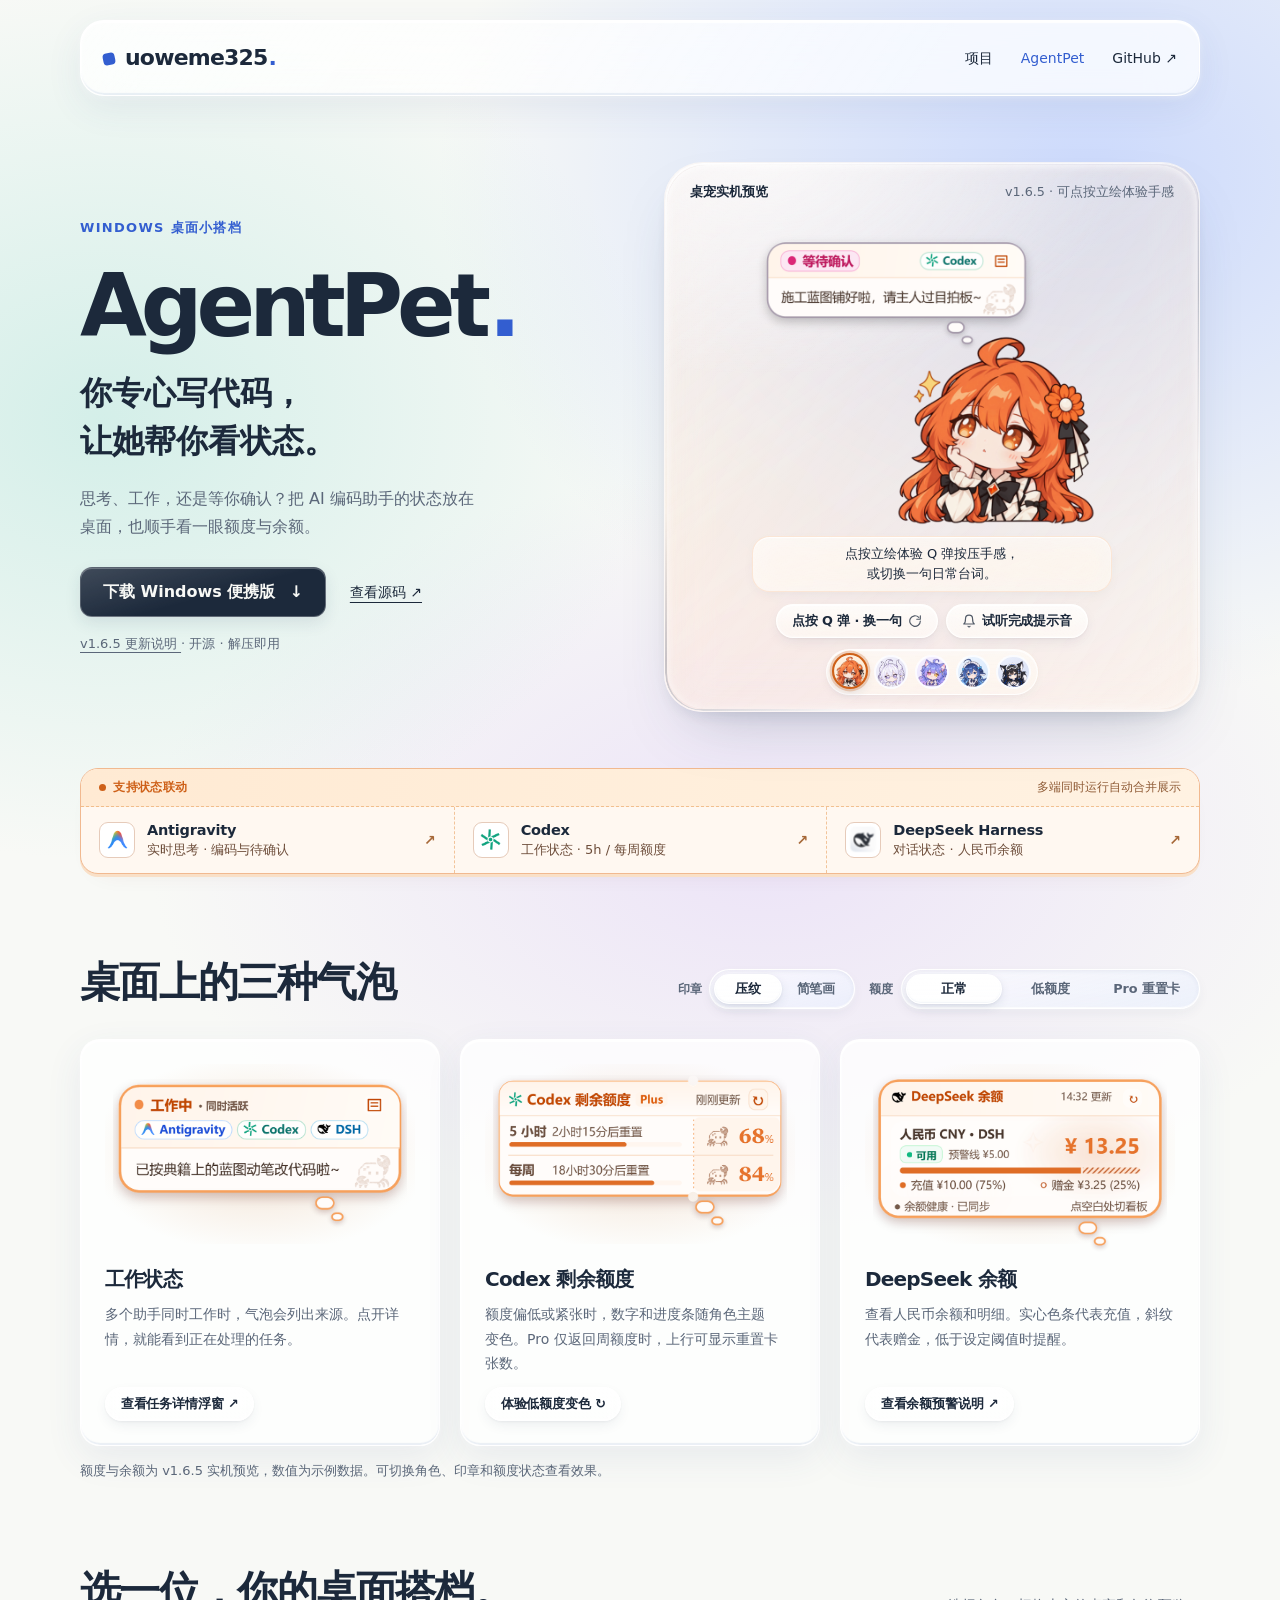
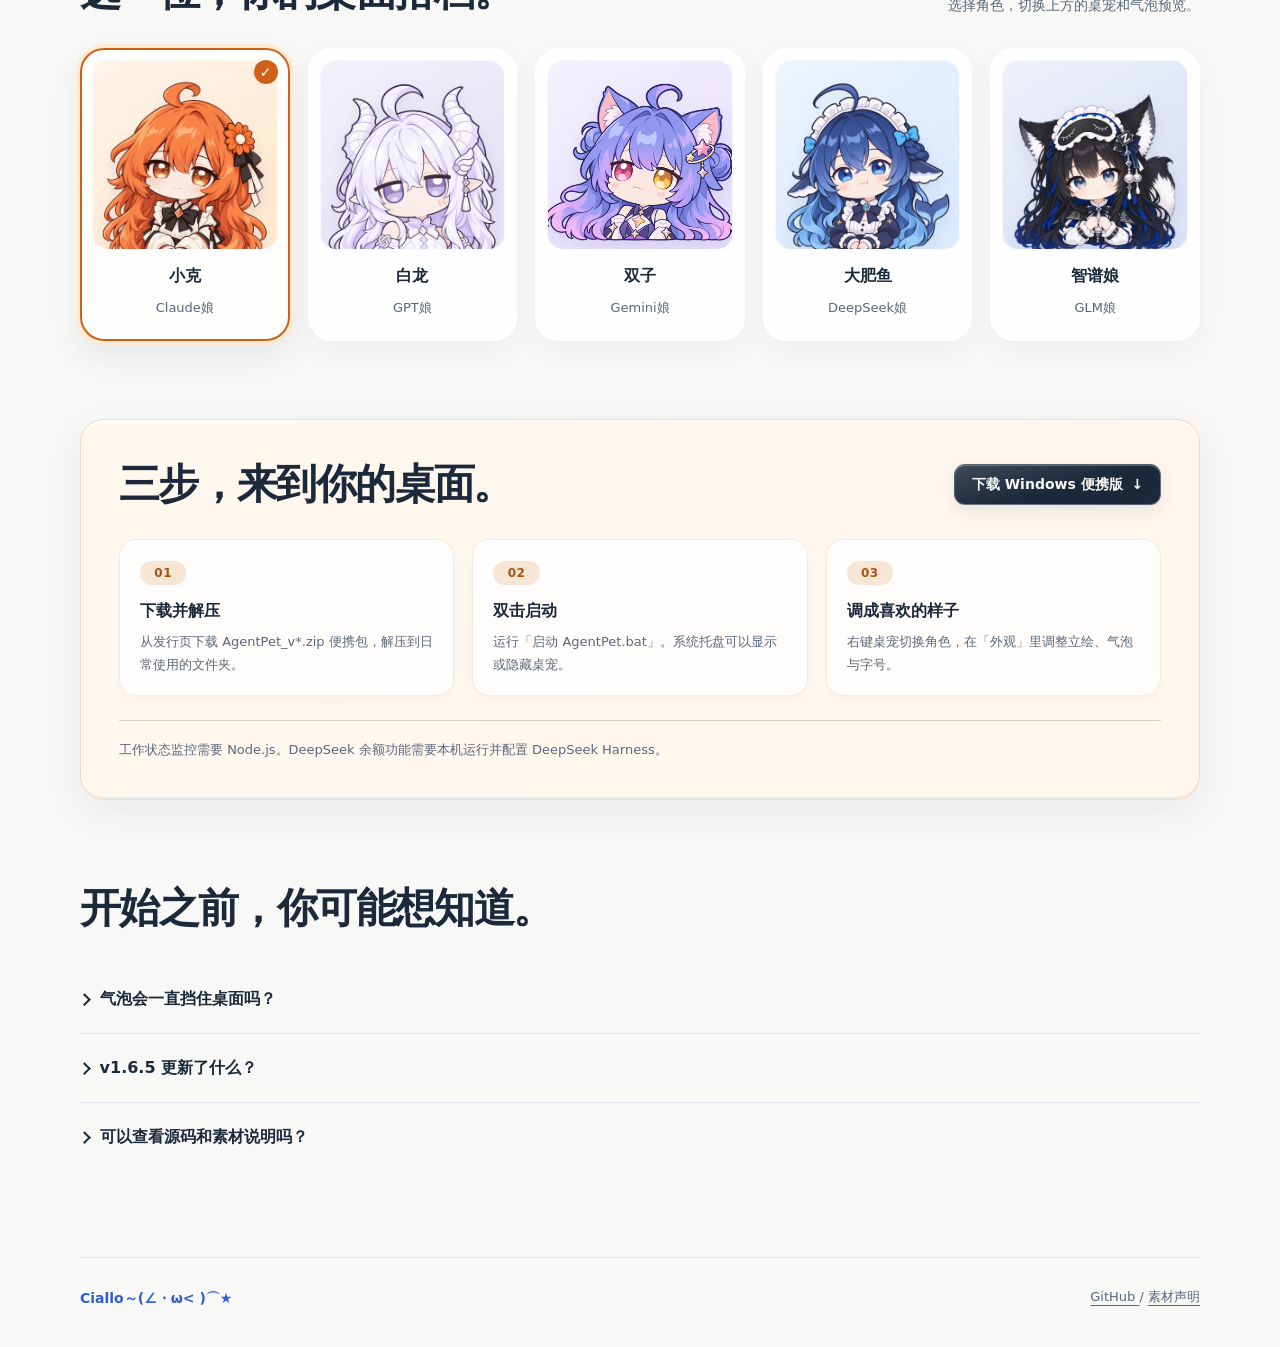
==== commit f808c6cc: "Redesign AgentPet page: hero roster dock, interactive bubble cards (Option B), themed setup, and dar" ====
--- a/AgentPet/index.html
+++ b/AgentPet/index.html
@@ -18,7 +18,7 @@
   <meta content="1200" property="og:image:width"/>
   <meta content="630" property="og:image:height"/>
   <meta content="AgentPet Windows 桌宠，小克与工作状态、额度和余额功能介绍" property="og:image:alt"/>
-  <link href="/assets/site.css?v=165-design" rel="stylesheet"/>
+  <link href="/assets/site.css?v=165-polish2" rel="stylesheet"/>
   <meta content="#f8f9f6" media="(prefers-color-scheme: light)" name="theme-color"/>
   <meta content="#131d2a" media="(prefers-color-scheme: dark)" name="theme-color"/>
   <link href="/assets/claude-pet.ico" rel="icon" type="image/x-icon"/>
@@ -29,12 +29,7 @@
   </a>
   <header class="wrap site-nav">
    <a class="brand" href="/">
-    <span aria-hidden="true" class="brand-mark">
-    </span>
-    uoweme325
-    <span class="soft">
-     .
-    </span>
+    <span aria-hidden="true" class="brand-mark"></span>uoweme325<span class="soft">.</span>
    </a>
    <nav aria-label="主要" class="nav-links">
     <a href="/#projects">
@@ -54,12 +49,7 @@
      <p class="eyebrow">
       WINDOWS 桌面小搭档
      </p>
-     <h1 class="latin" id="pet-title">
-      AgentPet
-      <span class="soft">
-       .
-      </span>
-     </h1>
+     <h1 class="latin" id="pet-title">AgentPet<span class="soft">.</span></h1>
      <p class="tagline">
       你专心写代码，
       <br/>
@@ -95,12 +85,29 @@
        <span>点按 Q 弹 · 换一句</span>
        <svg aria-hidden="true" width="14" height="14" viewBox="0 0 24 24" fill="none" stroke="currentColor" stroke-width="2" stroke-linecap="round" stroke-linejoin="round"><path d="M21 12a9 9 0 1 1-2.64-6.36"/><path d="M21 3v6h-6"/></svg>
       </button>
-      <button type="button" class="chip-btn" id="sound-preview-btn">
-       <svg aria-hidden="true" width="14" height="14" viewBox="0 0 24 24" fill="none" stroke="currentColor" stroke-width="2" stroke-linecap="round" stroke-linejoin="round"><path d="M6 8a6 6 0 0 1 12 0c0 7 3 9 3 9H3s3-2 3-9"/><path d="M10.3 21a1.94 1.94 0 0 0 3.4 0"/></svg>
-       <span>试听完成提示音</span>
-      </button>
+       <button type="button" class="chip-btn" id="sound-preview-btn">
+        <svg aria-hidden="true" width="14" height="14" viewBox="0 0 24 24" fill="none" stroke="currentColor" stroke-width="2" stroke-linecap="round" stroke-linejoin="round"><path d="M6 8a6 6 0 0 1 12 0c0 7 3 9 3 9H3s3-2 3-9"/><path d="M10.3 21a1.94 1.94 0 0 0 3.4 0"/></svg>
+        <span>试听完成提示音</span>
+       </button>
+      </div>
+      <div class="scene-roster" role="group" aria-label="快速切换预览角色">
+       <button type="button" class="roster-btn" data-character="claude" aria-pressed="true" title="小克 · Claude娘">
+        <img src="/assets/claude.png" alt="小克" width="64" height="64"/>
+       </button>
+       <button type="button" class="roster-btn" data-character="dragon" aria-pressed="false" title="白龙 · GPT娘">
+        <img src="/assets/dragon.png" alt="白龙" width="64" height="64"/>
+       </button>
+       <button type="button" class="roster-btn" data-character="gemini" aria-pressed="false" title="双子 · Gemini娘">
+        <img src="/assets/gemini.png" alt="双子" width="64" height="64"/>
+       </button>
+       <button type="button" class="roster-btn" data-character="deepseek" aria-pressed="false" title="大肥鱼 · DeepSeek娘">
+        <img src="/assets/deepseek.png" alt="大肥鱼" width="64" height="64"/>
+       </button>
+       <button type="button" class="roster-btn" data-character="zcode" aria-pressed="false" title="智谱娘 · GLM娘">
+        <img src="/assets/zcode.png" alt="智谱娘" width="64" height="64"/>
+       </button>
+      </div>
      </div>
-    </div>
    </section>
    <section class="compat-ticket" id="compat-ticket" data-character="claude" aria-label="支持状态联动">
     <div class="compat-ticket-head">
@@ -146,32 +153,38 @@
       桌面上的三种气泡
      </h2>
      <div class="bubble-controls">
-      <fieldset class="pill-switch" aria-label="切换印章与底纹风格">
-       <legend class="sr-only">印章与底纹风格</legend>
-       <label class="pill-option">
-        <input type="radio" name="stamp-style" value="embossed" checked=""/>
-        <span>正常</span>
-       </label>
-       <label class="pill-option">
-        <input type="radio" name="stamp-style" value="lineart"/>
-        <span>简笔画</span>
-       </label>
-      </fieldset>
-      <fieldset class="pill-switch quota-switch" aria-label="切换额度票根状态">
-       <legend class="sr-only">额度票根状态</legend>
-       <label class="pill-option">
-        <input type="radio" name="quota-state" value="normal" checked=""/>
-        <span>正常</span>
-       </label>
-       <label class="pill-option">
-        <input type="radio" name="quota-state" value="low"/>
-        <span>低额度</span>
-       </label>
-       <label class="pill-option">
-        <input type="radio" name="quota-state" value="pro"/>
-        <span>Pro 重置卡</span>
-       </label>
-      </fieldset>
+      <div class="control-group">
+       <span class="control-label" aria-hidden="true">印章</span>
+       <fieldset class="pill-switch" aria-label="切换印章与底纹风格">
+        <legend class="sr-only">印章与底纹风格</legend>
+        <label class="pill-option">
+         <input type="radio" name="stamp-style" value="embossed" checked=""/>
+         <span>压纹</span>
+        </label>
+        <label class="pill-option">
+         <input type="radio" name="stamp-style" value="lineart"/>
+         <span>简笔画</span>
+        </label>
+       </fieldset>
+      </div>
+      <div class="control-group">
+       <span class="control-label" aria-hidden="true">额度</span>
+       <fieldset class="pill-switch quota-switch" aria-label="切换额度票根状态">
+        <legend class="sr-only">额度票根状态</legend>
+        <label class="pill-option">
+         <input type="radio" name="quota-state" value="normal" checked=""/>
+         <span>正常</span>
+        </label>
+        <label class="pill-option">
+         <input type="radio" name="quota-state" value="low"/>
+         <span>低额度</span>
+        </label>
+        <label class="pill-option">
+         <input type="radio" name="quota-state" value="pro"/>
+         <span>Pro 重置卡</span>
+        </label>
+       </fieldset>
+      </div>
      </div>
     </div>
     <div class="features" id="panel-examples" data-character="claude" data-stamp-style="embossed" data-quota-state="normal">
@@ -186,8 +199,8 @@
        多个助手同时工作时，气泡会列出来源。点开详情，就能看到正在处理的任务。
       </p>
       <div class="feature-action">
-       <button type="button" class="detail-trigger" popovertarget="work-detail-popover">查看任务详情浮窗 ↗</button>
-       <div id="work-detail-popover" popover="auto" class="detail-popover" role="region" aria-label="任务详情预览">
+       <button type="button" class="detail-trigger work-trigger" popovertarget="work-detail-popover">查看任务详情浮窗 ↗</button>
+       <div id="work-detail-popover" popover="auto" class="detail-popover work-popover" role="region" aria-label="任务详情预览">
         <div class="detail-card-head">
          <strong class="detail-card-title">任务详情</strong>
          <span class="detail-source-pill">Antigravity · 工作中</span>
@@ -208,7 +221,9 @@
       <p>
        额度偏低或紧张时，数字和进度条随角色主题变色。Pro 仅返回周额度时，上行可显示重置卡张数。
       </p>
-      <div class="feature-action" aria-hidden="true"></div>
+      <div class="feature-action">
+       <button type="button" class="detail-trigger" id="quota-cycle-btn">体验低额度变色 ↻</button>
+      </div>
      </article>
      <article class="feature">
       <div class="feature-demo">
@@ -220,7 +235,18 @@
       <p>
        查看人民币余额和明细。实心色条代表充值，斜纹代表赠金，低于设定阈值时提醒。
       </p>
-      <div class="feature-action" aria-hidden="true"></div>
+      <div class="feature-action">
+       <button type="button" class="detail-trigger balance-trigger" popovertarget="balance-detail-popover">查看余额预警说明 ↗</button>
+       <div id="balance-detail-popover" popover="auto" class="detail-popover balance-popover" role="region" aria-label="DeepSeek 余额明细说明">
+        <div class="detail-card-head">
+         <strong class="detail-card-title">余额明细与预警</strong>
+         <span class="detail-source-pill">DSH · 人民币</span>
+        </div>
+        <div class="detail-card-banner">实心段：充值余额 · 斜纹段：平台赠金</div>
+        <p class="detail-card-body">客户端会按角色主题配色展示充值与赠金比例；余额低于自定义预警线（默认 ¥5.00）时自动切换醒目告警色。</p>
+        <div class="detail-card-foot">点空白处即可切换工作看板与余额视图</div>
+       </div>
+      </div>
      </article>
     </div>
     <p class="demo-note" id="demo-note">
@@ -316,10 +342,14 @@
      当前预览角色为小克。
     </p>
    </section>
-   <section aria-labelledby="setup" class="setup">
-    <h2 id="setup">
-     三步，来到你的桌面。
-    </h2>
+   <section aria-labelledby="setup" class="setup" id="setup-card" data-character="claude">
+    <div class="setup-head">
+     <h2 id="setup">三步，来到你的桌面。</h2>
+     <a class="btn btn-compact" href="https://github.com/uoweme325/AgentPet/releases/latest">
+      下载 Windows 便携版
+      <span aria-hidden="true">↓</span>
+     </a>
+    </div>
     <ol class="steps">
      <li>
       <strong>
@@ -410,7 +440,7 @@
     </a>
    </span>
   </footer>
-  <script defer="" src="/assets/pet-preview.js?v=165-polish">
+  <script defer="" src="/assets/pet-preview.js?v=165-polish2">
   </script>
  </body>
 </html>
--- a/assets/site.css
+++ b/assets/site.css
@@ -50,6 +50,7 @@
 .home-intro h1 { font-size: clamp(2.5rem, 1.6rem + 3vw, 4.8rem); line-height: 1.25; max-width: 55rem; margin-bottom: 1.5rem; }
 .home-intro p:last-child { color: var(--muted); max-width: 40.625rem; margin-bottom: 0; }
 .soft { color: var(--accent); }
+.brand .soft, .hero h1 .soft { margin-inline-start: 0.04em; }
 .project-grid { display: grid; grid-template-columns: 1.2fr 1fr; gap: 1.5rem; }
 .project { border: 0.0625rem solid var(--glass-edge); border-radius: 1.5rem; background: var(--glass-soft); box-shadow: var(--glass-shadow); overflow: hidden; }
 .project-art { height: 18.75rem; display: flex; align-items: center; justify-content: center; background: linear-gradient(135deg var(--gradient-space), var(--glass-soft), transparent), var(--tint); position: relative; overflow: hidden; }
@@ -61,6 +62,7 @@
 .project-copy p { color: var(--muted); min-height: 3.5rem; }
 .actions { display: flex; flex-wrap: wrap; align-items: center; gap: 0.875rem 1.5rem; }
 .btn { display: inline-flex; align-items: center; justify-content: center; gap: 0.875rem; min-height: 3rem; padding: 0.625rem 1.375rem; border-radius: 0.75rem; background: var(--ink); color: var(--bg); font-weight: 600; border: 0.0625rem solid #ffffff40; box-shadow: inset 0 0.0625rem 0 #ffffff40, 0 0.375rem 1rem #1b30551a; background-image: linear-gradient(165deg var(--gradient-space), #ffffff28, transparent 55%); }
+.btn-compact { min-height: 2.55rem; padding: 0.45rem 1.05rem; gap: 0.55rem; font-size: 0.875rem; border-radius: 0.6875rem; }
 .btn:hover { background: var(--accent); color: #fff; }
 .btn-light { background: var(--glass); color: var(--ink); border-color: var(--glass-edge); box-shadow: var(--glass-shadow); }
 .text-link { font-size: 0.875rem; text-decoration: underline; text-underline-offset: 0.3125rem; }
@@ -104,7 +106,9 @@
 .pet-scene[data-character="gemini"] { --scene-light: #f5d9ef; --scene-dark: #51304d; }
 .pet-scene[data-character="deepseek"] { --scene-light: #cfeaf7; --scene-dark: #193d56; }
 .pet-scene[data-character="zcode"] { --scene-light: #d6dcf2; --scene-dark: #242b50; }
-:is(.pet-scene, .features, .compat-ticket)[data-character="claude"] {
+:is(.pet-scene, .features, .compat-ticket, .setup)[data-character="claude"] {
+  --choice-tint: #FFEAD3;
+  --choice-accent: #CE6018;
   --bubble-base: #FFF6EC;
   --bubble-body: #4A2E1B;
   --bubble-banner-start: #FFEAD3;
@@ -125,8 +129,10 @@
   --panel-badge-ink: #AA5314;
   --panel-shadow: #5E2F0D23;
 }
-.character[data-character="claude"] { --choice-tint: #FFEAD3; --choice-accent: #CE6018; }
-:is(.pet-scene, .features, .compat-ticket)[data-character="dragon"] {
+:is(.character, .roster-btn)[data-character="claude"] { --choice-tint: #FFEAD3; --choice-accent: #CE6018; --portrait-scale: 0.96; --portrait-y: 2%; }
+:is(.pet-scene, .features, .compat-ticket, .setup)[data-character="dragon"] {
+  --choice-tint: #E6E4F6;
+  --choice-accent: #595094;
   --bubble-base: #F4F3FB;
   --bubble-body: #2C2645;
   --bubble-banner-start: #E6E4F6;
@@ -147,8 +153,10 @@
   --panel-badge-ink: #4E4685;
   --panel-shadow: #2823481b;
 }
-.character[data-character="dragon"] { --choice-tint: #E6E4F6; --choice-accent: #595094; }
-:is(.pet-scene, .features, .compat-ticket)[data-character="gemini"] {
+:is(.character, .roster-btn)[data-character="dragon"] { --choice-tint: #E6E4F6; --choice-accent: #595094; --portrait-scale: 0.94; --portrait-y: 2.5%; }
+:is(.pet-scene, .features, .compat-ticket, .setup)[data-character="gemini"] {
+  --choice-tint: #EAE2FF;
+  --choice-accent: #5340C9;
   --bubble-base: #F5F1FF;
   --bubble-body: #2F2859;
   --bubble-banner-start: #EAE2FF;
@@ -169,8 +177,10 @@
   --panel-badge-ink: #5340C9;
   --panel-shadow: #37297A1b;
 }
-.character[data-character="gemini"] { --choice-tint: #EAE2FF; --choice-accent: #5340C9; }
-:is(.pet-scene, .features, .compat-ticket)[data-character="deepseek"] {
+:is(.character, .roster-btn)[data-character="gemini"] { --choice-tint: #EAE2FF; --choice-accent: #5340C9; --portrait-scale: 1.07; --portrait-y: -3.5%; }
+:is(.pet-scene, .features, .compat-ticket, .setup)[data-character="deepseek"] {
+  --choice-tint: #DCEBFE;
+  --choice-accent: #1D5FA7;
   --bubble-base: #F0F7FF;
   --bubble-body: #19304B;
   --bubble-banner-start: #DCEBFE;
@@ -191,8 +201,10 @@
   --panel-badge-ink: #1D5FA7;
   --panel-shadow: #1538601b;
 }
-.character[data-character="deepseek"] { --choice-tint: #DCEBFE; --choice-accent: #1D5FA7; }
-:is(.pet-scene, .features, .compat-ticket)[data-character="zcode"] {
+:is(.character, .roster-btn)[data-character="deepseek"] { --choice-tint: #DCEBFE; --choice-accent: #1D5FA7; --portrait-scale: 0.94; --portrait-y: 2.5%; }
+:is(.pet-scene, .features, .compat-ticket, .setup)[data-character="zcode"] {
+  --choice-tint: #DCE3F7;
+  --choice-accent: #2C478E;
   --bubble-base: #F1F4FC;
   --bubble-body: #1C253B;
   --bubble-banner-start: #DCE3F7;
@@ -213,7 +225,7 @@
   --panel-badge-ink: #2C478E;
   --panel-shadow: #1A264A1b;
 }
-.character[data-character="zcode"] { --choice-tint: #DCE3F7; --choice-accent: #2C478E; }
+:is(.character, .roster-btn)[data-character="zcode"] { --choice-tint: #DCE3F7; --choice-accent: #2C478E; --portrait-scale: 0.90; --portrait-y: 3%; }
 .pet-scene::before {
   content: '';
   position: absolute;
@@ -317,6 +329,16 @@
   background: var(--panel-dot, #ce6018);
   flex: none;
 }
+@media (prefers-reduced-motion: no-preference) {
+  .compat-live-dot {
+    animation: compat-live-pulse 2.6s ease-out infinite;
+  }
+  @keyframes compat-live-pulse {
+    0% { box-shadow: 0 0 0 0 color-mix(in oklab, var(--panel-dot, #ce6018) 45%, transparent); }
+    65% { box-shadow: 0 0 0 0.32rem transparent; }
+    100% { box-shadow: 0 0 0 0 transparent; }
+  }
+}
 .compat-ticket-note {
   font-size: .75rem;
   color: var(--panel-subtext, #8f5b36);
@@ -360,12 +382,15 @@
 }
 .compat-app-tile-dsh {
   overflow: hidden;
-  padding: 0;
+  padding: 0.125rem;
+  background: #fff;
 }
 .compat-app-tile-dsh img {
   width: 100%;
   height: 100%;
-  object-fit: cover;
+  object-fit: contain;
+  transform: scale(0.9) translateY(-0.0625rem);
+  mix-blend-mode: multiply;
 }
 .compat-part-copy {
   min-inline-size: 0;
@@ -526,7 +551,7 @@
   overflow: hidden;
   background: linear-gradient(145deg var(--gradient-space), #ffffff80, transparent 75%), var(--choice-tint);
 }
-.character img { width: 100%; aspect-ratio: 1; display: block; filter: drop-shadow(0 0.5rem 0.5rem #3447651a); }
+.character img { width: 100%; aspect-ratio: 1; display: block; transform: translateY(var(--portrait-y, 0%)) scale(var(--portrait-scale, 1)); transform-origin: center bottom; filter: drop-shadow(0 0.5rem 0.5rem #3447651a); }
 .character strong { display: block; margin-bottom: 0.1875rem; font-size: 1rem; }
 .character-family { font-size: 0.8125rem; color: var(--muted); }
 .character-selected {
@@ -549,22 +574,65 @@
 .sr-only, .character-choice { position: absolute; width: 0.0625rem; height: 0.0625rem; overflow: hidden; clip-path: inset(50%); white-space: nowrap; }
 .character-input { position: absolute; z-index: 2; inset: 0; width: 100%; height: 100%; margin: 0; opacity: 0; cursor: pointer; }
 .footer-greeting { display: inline-flex; color: var(--accent); font-size: 0.875rem; font-weight: 600; }
-.setup { background: linear-gradient(135deg var(--gradient-space), var(--glass-soft), transparent), var(--mint); border: 0.0625rem solid var(--glass-edge); box-shadow: var(--glass-shadow); border-radius: 1.5rem; padding: 2.375rem; margin-top: 4.875rem; }
-.setup h2 { font-size: clamp(1.8rem, 1.35rem + 1.5vw, 2.8rem); margin: 0 0 1.75rem; }
-.steps { display: grid; grid-template-columns: repeat(3,minmax(0,1fr)); gap: 2rem; padding-left: 1.375rem; }
-.steps li { padding-left: 0.3125rem; }
-.steps strong { display: block; margin-bottom: 0.5rem; }
-.steps p { font-size: 0.8125rem; color: var(--muted); }
-.requirements { font-size: 0.8125rem; color: var(--muted); border-top: 0.0625rem solid var(--line); padding-top: 1.125rem; margin-bottom: 0; }
+.setup {
+  background: linear-gradient(145deg var(--gradient-space), color-mix(in oklab, var(--bubble-base, #fff6ec) 84%, #ffffff), color-mix(in oklab, var(--bubble-banner-start, #ffead3) 40%, #ffffff));
+  border: 0.0625rem solid color-mix(in oklab, var(--panel-border, #e28532) 32%, var(--glass-edge));
+  box-shadow: var(--glass-shadow);
+  border-radius: 1.5rem;
+  padding: 2.375rem;
+  margin-top: 4.875rem;
+  transition: background-color 200ms ease-out, border-color 200ms ease-out;
+}
+.setup-head {
+  display: flex;
+  flex-wrap: wrap;
+  align-items: center;
+  justify-content: space-between;
+  gap: 1rem 1.5rem;
+  margin-bottom: 1.75rem;
+}
+.setup h2 { font-size: clamp(1.8rem, 1.35rem + 1.5vw, 2.8rem); margin: 0; }
+.steps { display: grid; grid-template-columns: repeat(3,minmax(0,1fr)); gap: 1.125rem; list-style: none; padding-left: 0; margin: 0 0 1.5rem; counter-reset: setup-step; }
+.steps li {
+  counter-increment: setup-step;
+  padding: 1.125rem 1.25rem;
+  border-radius: 1.05rem;
+  border: 0.0625rem solid color-mix(in oklab, var(--panel-border, #e28532) 18%, #ffffffcc);
+  background: color-mix(in oklab, #ffffff 74%, transparent);
+  box-shadow: inset 0 0.0625rem 0 #ffffffd9, 0 0.35rem 1rem -0.4rem #233a570f;
+}
+.steps li::before {
+  content: "0" counter(setup-step);
+  display: inline-grid;
+  place-items: center;
+  min-width: 2rem;
+  height: 1.55rem;
+  padding: 0 0.45rem;
+  margin-bottom: 0.7rem;
+  border-radius: 999px;
+  background: var(--panel-badge, var(--tint));
+  color: var(--panel-badge-ink, var(--accent));
+  font-size: 0.75rem;
+  font-weight: 700;
+  font-variant-numeric: tabular-nums;
+  letter-spacing: 0.04em;
+}
+.steps strong { display: block; margin-bottom: 0.4rem; }
+.steps p { font-size: 0.8125rem; color: var(--muted); margin-bottom: 0; }
+.requirements { font-size: 0.8125rem; color: var(--muted); border-top: 0.0625rem solid color-mix(in oklab, var(--panel-border, #e28532) 24%, var(--line)); padding-top: 1.125rem; margin-bottom: 0; }
 details { border-bottom: 0.0625rem solid var(--line); padding-block: 1.25rem; }
-summary { cursor: pointer; font-weight: 600; list-style: none; display: flex; align-items: baseline; gap: .65em; }
+details:last-of-type { border-bottom: 0; }
+summary { cursor: pointer; font-weight: 600; list-style: none; display: flex; align-items: baseline; gap: .65em; transition: color 150ms ease-out; }
+summary:hover { color: var(--accent); }
 summary::-webkit-details-marker { display: none; }
 summary::before { content: ''; flex: none; width: .45em; height: .45em; border-right: 0.125rem solid currentColor; border-bottom: 0.125rem solid currentColor; transform: rotate(-45deg); }
 details[open] > summary::before { transform: rotate(45deg); }
-details p { max-width: 50rem; color: var(--muted); font-size: 0.875rem; margin: 0.9375rem 0 0; }
+details p { max-width: 50rem; color: var(--muted); font-size: 0.875rem; margin: 0.9375rem 0 0; padding-inline-start: 1.15em; }
 @media (prefers-reduced-motion: no-preference) {
   .btn, .character { transition: background-color .2s, border-color .2s, box-shadow .2s, transform .2s; }
+  .character img { transition: transform .22s ease-out; }
   .btn:hover, .character:hover { transform: translateY(-0.1875rem); }
+  .character:hover img { transform: translateY(calc(var(--portrait-y, 0%) - 3%)) scale(calc(var(--portrait-scale, 1) * 1.04)); }
 }
 @media (hover: hover) and (pointer: fine) and (prefers-reduced-motion: no-preference) {
   .pet-scene::before {
@@ -608,8 +676,11 @@
   .character-selected { top: 0.375rem; right: 0.375rem; width: 1.25rem; height: 1.25rem; font-size: 0.8125rem; }
   .feature { display: block; }
   .feature h3 { margin-top: 1.25rem; }
-  .steps { grid-template-columns: minmax(0, 1fr); gap: 0.625rem; }
-  .setup { padding: 1.75rem; margin-top: 3.375rem; }
+  .steps { grid-template-columns: minmax(0, 1fr); gap: 0.75rem; margin-bottom: 1.25rem; }
+  .steps li { padding: 1rem 1.05rem; }
+  .setup { padding: 1.5rem; margin-top: 3.375rem; }
+  .setup-head { margin-bottom: 1.25rem; }
+  .bubble-controls { margin-top: .85rem; gap: .55rem; }
   .site-footer { flex-direction: column; gap: 0.625rem; margin-top: 3.5rem; }
 }
 @media (prefers-color-scheme: dark) {
@@ -691,11 +762,11 @@
   .feature { display: grid; grid-row: span 4; grid-template-rows: auto auto 1fr auto; grid-template-rows: subgrid; row-gap: 0; }
 }
 @media (prefers-color-scheme: dark) {
-  .character[data-character="claude"] { --choice-accent: #f3ae77; }
-  .character[data-character="dragon"] { --choice-accent: #b6a8ee; }
-  .character[data-character="gemini"] { --choice-accent: #c2a8ff; }
-  .character[data-character="deepseek"] { --choice-accent: #89bdf2; }
-  .character[data-character="zcode"] { --choice-accent: #a5b8f2; }
+  :is(.character, .roster-btn, .pet-scene, .features, .compat-ticket, .setup)[data-character="claude"] { --choice-accent: #f3ae77; }
+  :is(.character, .roster-btn, .pet-scene, .features, .compat-ticket, .setup)[data-character="dragon"] { --choice-accent: #b6a8ee; }
+  :is(.character, .roster-btn, .pet-scene, .features, .compat-ticket, .setup)[data-character="gemini"] { --choice-accent: #c2a8ff; }
+  :is(.character, .roster-btn, .pet-scene, .features, .compat-ticket, .setup)[data-character="deepseek"] { --choice-accent: #89bdf2; }
+  :is(.character, .roster-btn, .pet-scene, .features, .compat-ticket, .setup)[data-character="zcode"] { --choice-accent: #a5b8f2; }
   .character-selected { color: #131d2a; }
 }
 @media (forced-colors: active) {
@@ -737,7 +808,7 @@
 .hero-capture {
   display: block;
   position: relative;
-  width: min(100%, 24rem);
+  width: min(100%, 22.5rem);
   aspect-ratio: 816 / 710;
   object-fit: contain;
   cursor: pointer;
@@ -750,13 +821,13 @@
   z-index: 2;
   display: grid;
   place-items: center;
-  margin: .1rem 0 0;
-  padding: .46rem 1.25rem;
+  margin: .05rem 0 0;
+  padding: .48rem 1.15rem;
   inline-size: min(100%, 22.5rem);
-  min-block-size: 3.55rem;
+  min-block-size: 3.45rem;
   border-radius: 1.1rem;
-  border: 0.0625rem solid #ffffffc9;
-  background: linear-gradient(160deg, #ffffff9e 0%, #ffffff5e 100%);
+  border: 0.0625rem solid color-mix(in oklab, var(--panel-border, #e28532) 20%, #ffffffc9);
+  background: linear-gradient(160deg, #ffffffa8 0%, #ffffff66 100%);
   box-shadow:
     inset 0 0.0625rem 0.0625rem #ffffffeb,
     0 0.25rem 0.875rem -0.25rem #233a5712;
@@ -764,28 +835,25 @@
   backdrop-filter: blur(0.875rem) saturate(150%);
   color: var(--ink);
   font-size: .8125rem;
-  line-height: 1.44;
-  text-align: left;
+  line-height: 1.46;
+  text-align: center;
 }
 .quote-stack {
   display: flex;
   flex-direction: column;
+  align-items: center;
   justify-content: center;
-  gap: .08rem;
-  inline-size: min(100%, 17.5rem);
-}
-.quote-lead {
-  align-self: flex-start;
-  text-align: left;
+  gap: .06rem;
+  inline-size: 100%;
+}
+.quote-lead,
+.quote-tail {
+  align-self: center;
+  text-align: center;
   max-inline-size: 100%;
 }
-.quote-tail {
-  align-self: flex-end;
-  text-align: right;
-  max-inline-size: 100%;
-}
 @container pet-preview (max-width: 22rem) {
-  .scene-quote { min-block-size: 3.7rem; padding-inline: .9rem; }
+  .scene-quote { min-block-size: 3.6rem; padding-inline: .85rem; }
   .quote-stack { inline-size: 100%; }
 }
 .scene-actions {
@@ -796,7 +864,58 @@
   justify-content: center;
   gap: .5rem;
   inline-size: 100%;
-  padding-top: .15rem;
+  padding-top: .1rem;
+}
+.scene-roster {
+  position: relative;
+  z-index: 2;
+  display: inline-flex;
+  align-items: center;
+  justify-content: center;
+  gap: .4rem;
+  margin-top: .1rem;
+  padding: .28rem .42rem;
+  border-radius: 999px;
+  border: 0.0625rem solid #ffffffc9;
+  background: linear-gradient(180deg, #ffffff9e 0%, #ffffff66 100%);
+  box-shadow: inset 0 0.0625rem 0.0625rem #ffffffeb, 0 0.25rem 0.75rem -0.2rem #233a5714;
+  -webkit-backdrop-filter: blur(0.875rem) saturate(150%);
+  backdrop-filter: blur(0.875rem) saturate(150%);
+}
+.roster-btn {
+  position: relative;
+  flex: none;
+  width: 2.15rem;
+  height: 2.15rem;
+  padding: 0;
+  border-radius: 50%;
+  border: 0.125rem solid #ffffffd9;
+  background: linear-gradient(145deg var(--gradient-space), #ffffff75, transparent 70%), var(--choice-tint);
+  overflow: hidden;
+  cursor: pointer;
+  transition: transform 150ms ease-out, border-color 150ms ease-out, box-shadow 150ms ease-out;
+}
+.roster-btn img {
+  display: block;
+  width: 100%;
+  height: 100%;
+  object-fit: contain;
+  transform: translateY(var(--portrait-y, 0%)) scale(calc(var(--portrait-scale, 1) * 1.04));
+  transform-origin: center bottom;
+  pointer-events: none;
+}
+.roster-btn:hover {
+  transform: translateY(-0.1rem) scale(1.06);
+  border-color: var(--choice-accent);
+}
+.roster-btn[aria-pressed="true"] {
+  border-color: var(--choice-accent);
+  box-shadow: 0 0 0 0.14rem color-mix(in oklab, var(--choice-accent) 26%, transparent), 0 0.25rem 0.6rem -0.1rem #233a5724;
+  transform: translateY(-0.0625rem) scale(1.06);
+}
+.roster-btn:focus-visible {
+  outline: 0.1875rem solid var(--accent);
+  outline-offset: 0.15rem;
 }
 .chip-btn, .detail-trigger {
   display: inline-flex;
@@ -871,8 +990,20 @@
   display: flex;
   flex-wrap: wrap;
   align-items: center;
-  gap: .55rem;
+  gap: .55rem .9rem;
   max-inline-size: 100%;
+}
+.control-group {
+  display: inline-flex;
+  align-items: center;
+  gap: .45rem;
+  max-inline-size: 100%;
+}
+.control-label {
+  font-size: .75rem;
+  font-weight: 600;
+  color: var(--muted);
+  white-space: nowrap;
 }
 .pill-switch {
   position: relative;
@@ -983,12 +1114,14 @@
 .feature-action:empty {
   margin: 0;
 }
-.detail-trigger {
-  anchor-name: --detail-trigger;
+.work-trigger {
+  anchor-name: --work-trigger;
+}
+.balance-trigger {
+  anchor-name: --balance-trigger;
 }
 .detail-popover {
   color-scheme: only light;
-  position-anchor: --detail-trigger;
   position-area: bottom span-right;
   position-try-fallbacks: flip-block, flip-inline;
   inset: auto;
@@ -1005,6 +1138,12 @@
   text-align: left;
   transform-origin: top left;
 }
+.work-popover {
+  position-anchor: --work-trigger;
+}
+.balance-popover {
+  position-anchor: --balance-trigger;
+}
 .detail-popover:is(:popover-open, .\:popover-open) {
   display: grid;
   gap: .5rem;
@@ -1051,7 +1190,7 @@
   font-size: .73rem;
 }
 
-.feature-demo { min-height: 0; align-self: center; aspect-ratio: 1.78; border-radius: .85rem; padding: .25rem; background: radial-gradient(ellipse, var(--panel-track, #f3e7db), transparent 78%); }
+.feature-demo { position: relative; min-height: 0; align-self: center; aspect-ratio: 1.72; border-radius: .9rem; padding: .6rem .5rem; background: radial-gradient(ellipse, var(--panel-track, #f3e7db), transparent 78%); }
 .feature-demo img { display: block; width: 100%; height: 100%; object-fit: contain; }
 .project-art .home-pet-capture { width: auto; height: 94%; max-width: 96%; object-fit: contain; align-self: center; }
 @media (prefers-color-scheme: dark) {
@@ -1062,6 +1201,31 @@
     box-shadow: inset 0 0.0625rem 0.0625rem #ffffff24, 0 0.35rem 1rem #0004;
     color: var(--ink);
   }
+  .scene-roster {
+    border-color: #ffffff29;
+    background: linear-gradient(180deg, #1c2939c7 0%, #1c29398a 100%);
+    box-shadow: inset 0 0.0625rem 0.0625rem #ffffff24, 0 0.35rem 1rem #0004;
+  }
+  .roster-btn {
+    border-color: #ffffff30;
+    background: radial-gradient(ellipse at 50% 85%, #ffffff22, transparent 80%), #243347;
+  }
+  .setup {
+    background: linear-gradient(145deg var(--gradient-space), color-mix(in oklab, var(--surface) 88%, var(--panel-border, #e28532)), var(--surface));
+    border-color: color-mix(in oklab, var(--panel-border, #e28532) 38%, var(--line));
+  }
+  .steps li {
+    background: #ffffff0a;
+    border-color: #ffffff1a;
+    box-shadow: inset 0 0.0625rem 0 #ffffff14;
+  }
+  .steps li::before {
+    background: color-mix(in oklab, var(--choice-accent, var(--accent)) 20%, var(--surface));
+    color: var(--choice-accent, var(--accent));
+  }
+  .requirements {
+    border-top-color: color-mix(in oklab, var(--panel-border, #e28532) 32%, var(--line));
+  }
   .chip-btn, .detail-trigger {
     border-color: #ffffff2e;
     background: linear-gradient(180deg, #ffffff26 0%, #ffffff12 100%);
@@ -1073,8 +1237,9 @@
     background: linear-gradient(180deg, #ffffff36 0%, #ffffff1c 100%);
   }
   .chip-btn[data-playing="true"] {
-    background: linear-gradient(180deg, #ffffff40 0%, #ffffff22 100%);
-    color: #fff;
+    border-color: var(--choice-accent, var(--accent));
+    background: linear-gradient(180deg, color-mix(in oklab, var(--choice-accent, var(--accent)) 28%, #ffffff26) 0%, #ffffff1a 100%);
+    color: var(--choice-accent, #fff);
   }
   .pill-switch {
     background: linear-gradient(165deg, #ffffff18 0%, #ffffff0a 100%);
